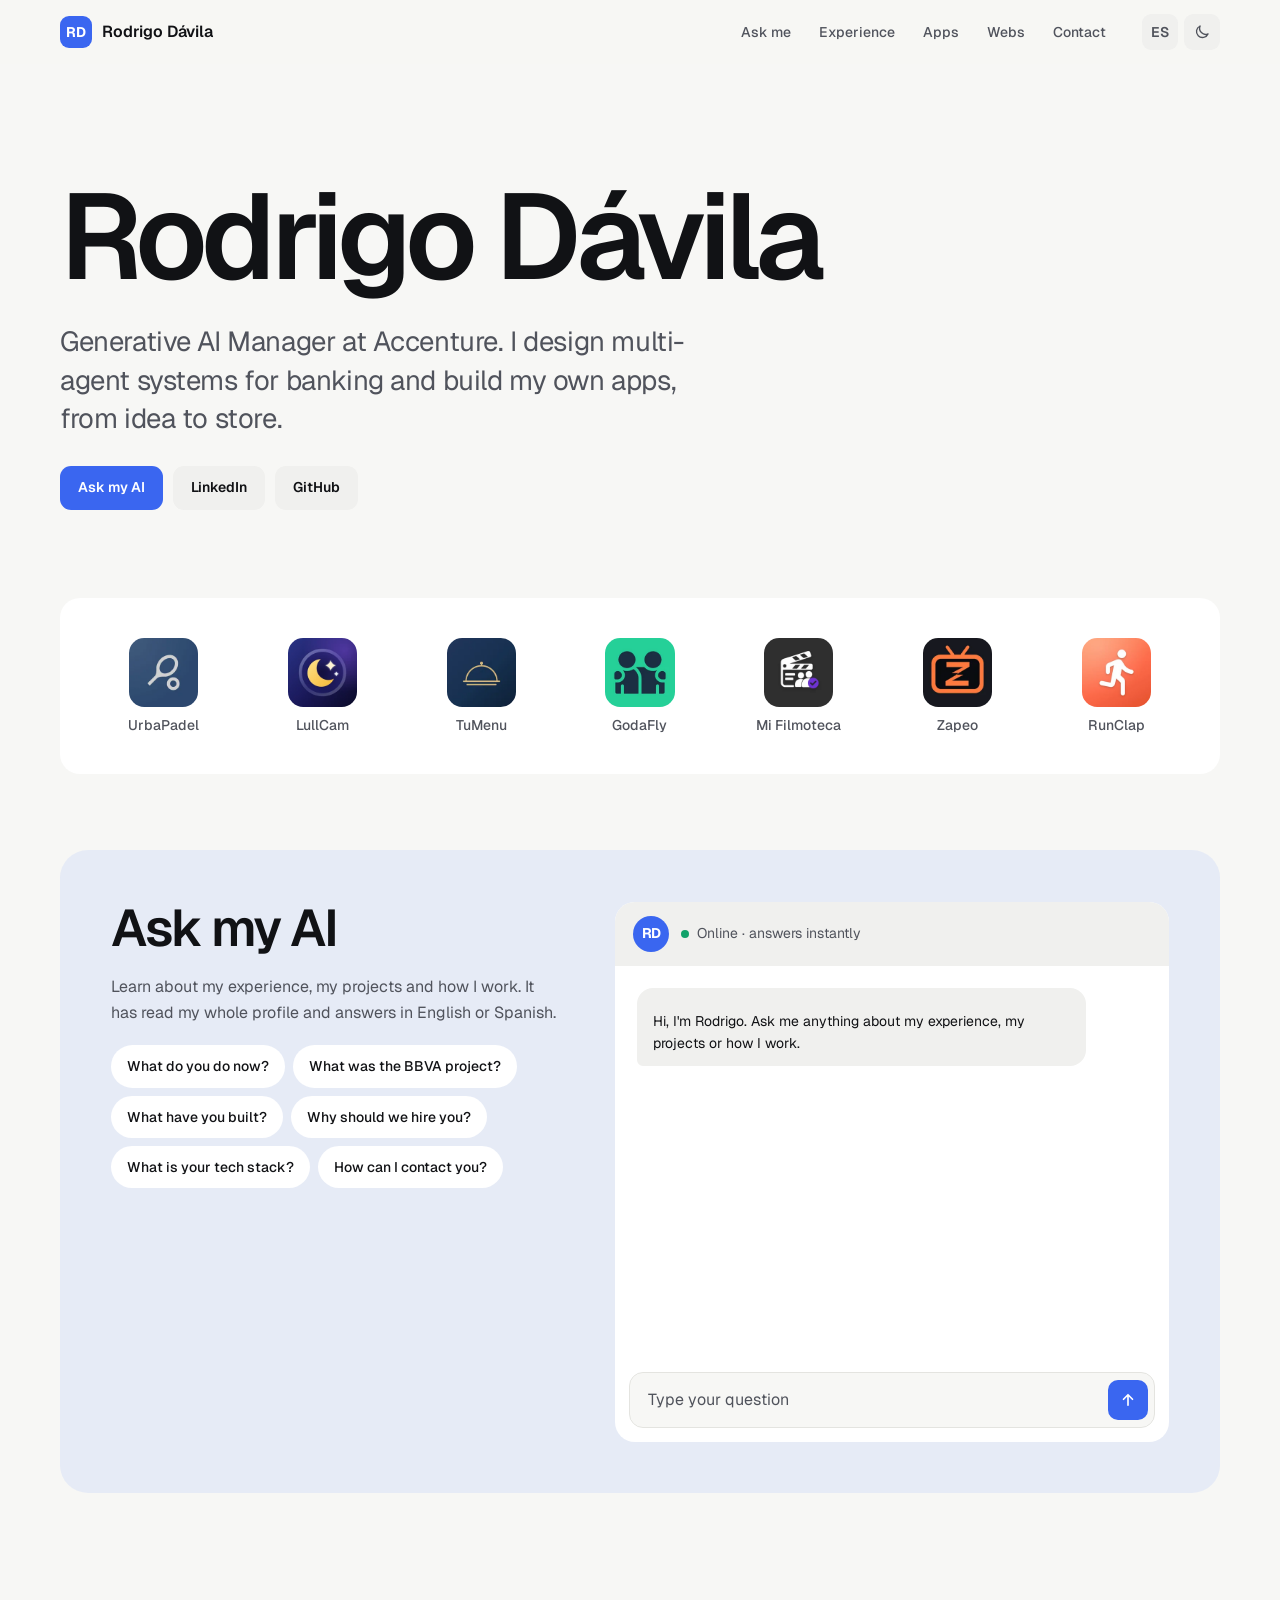
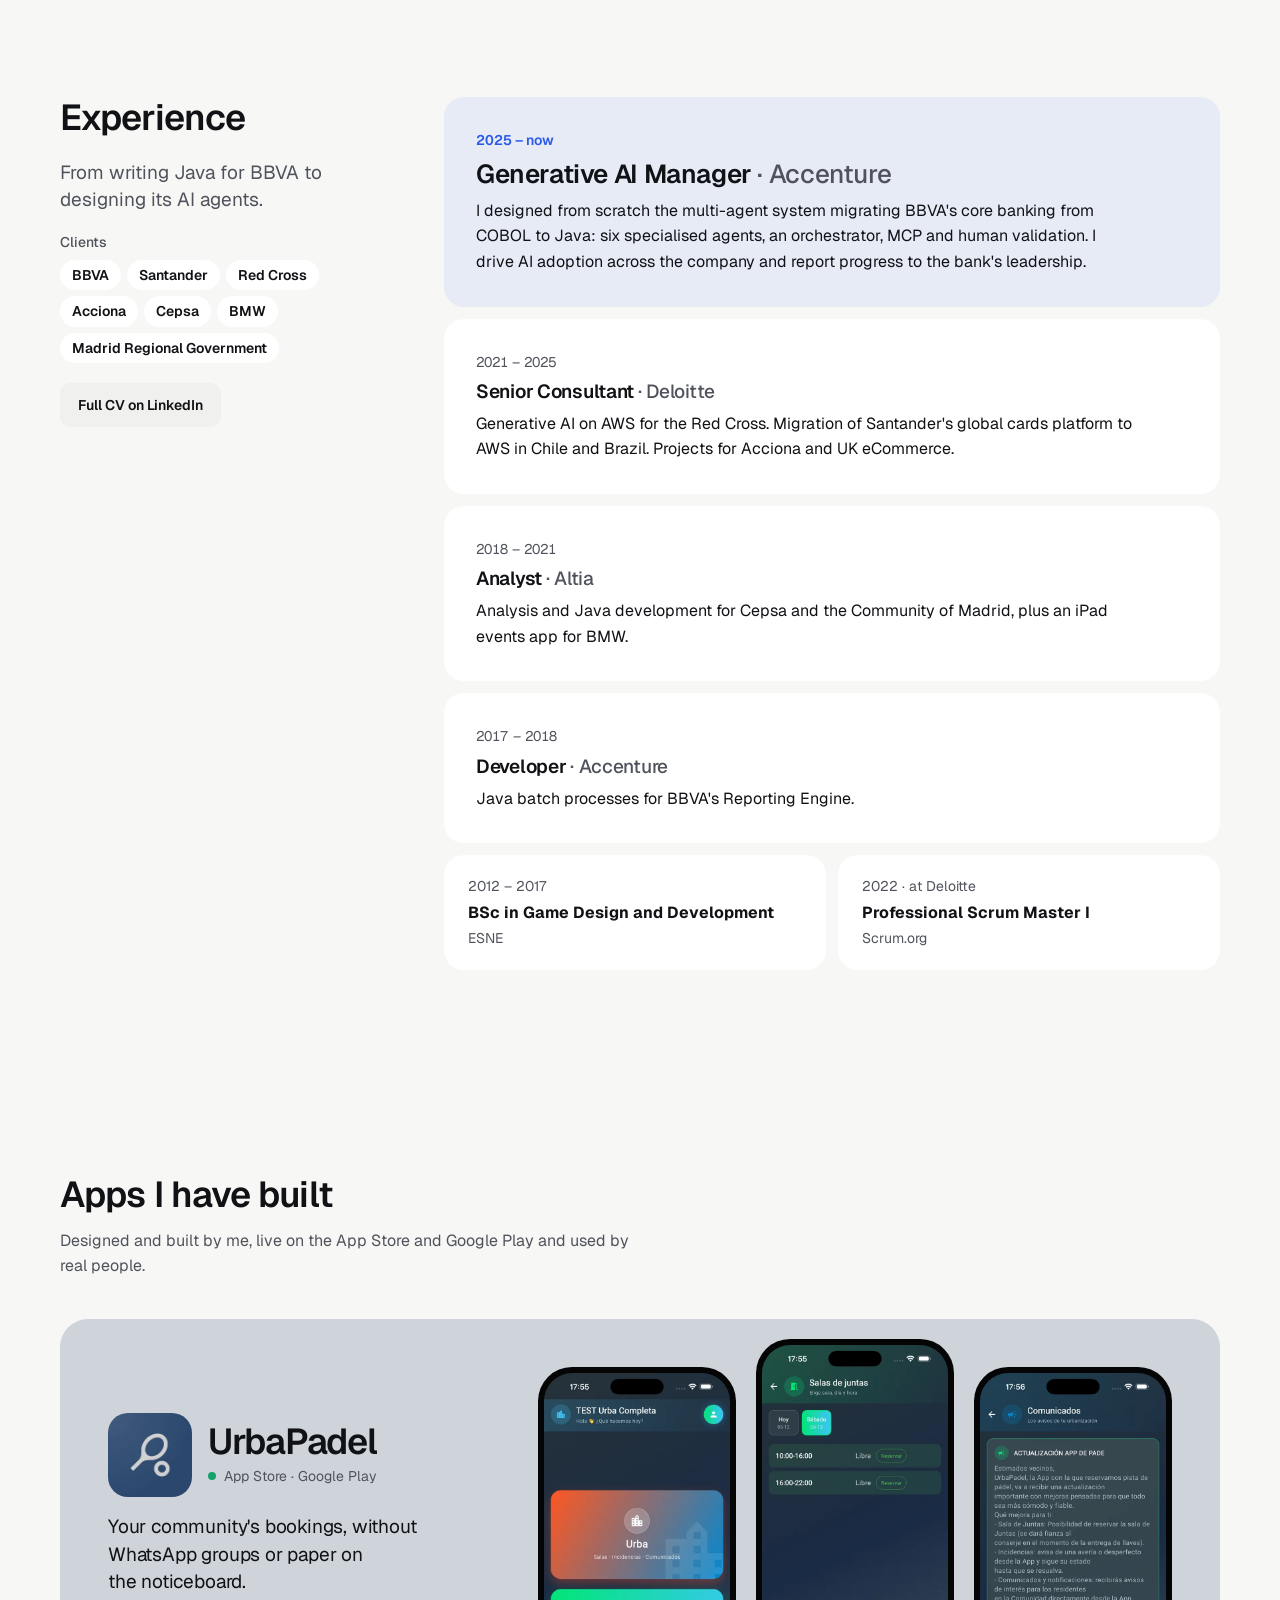
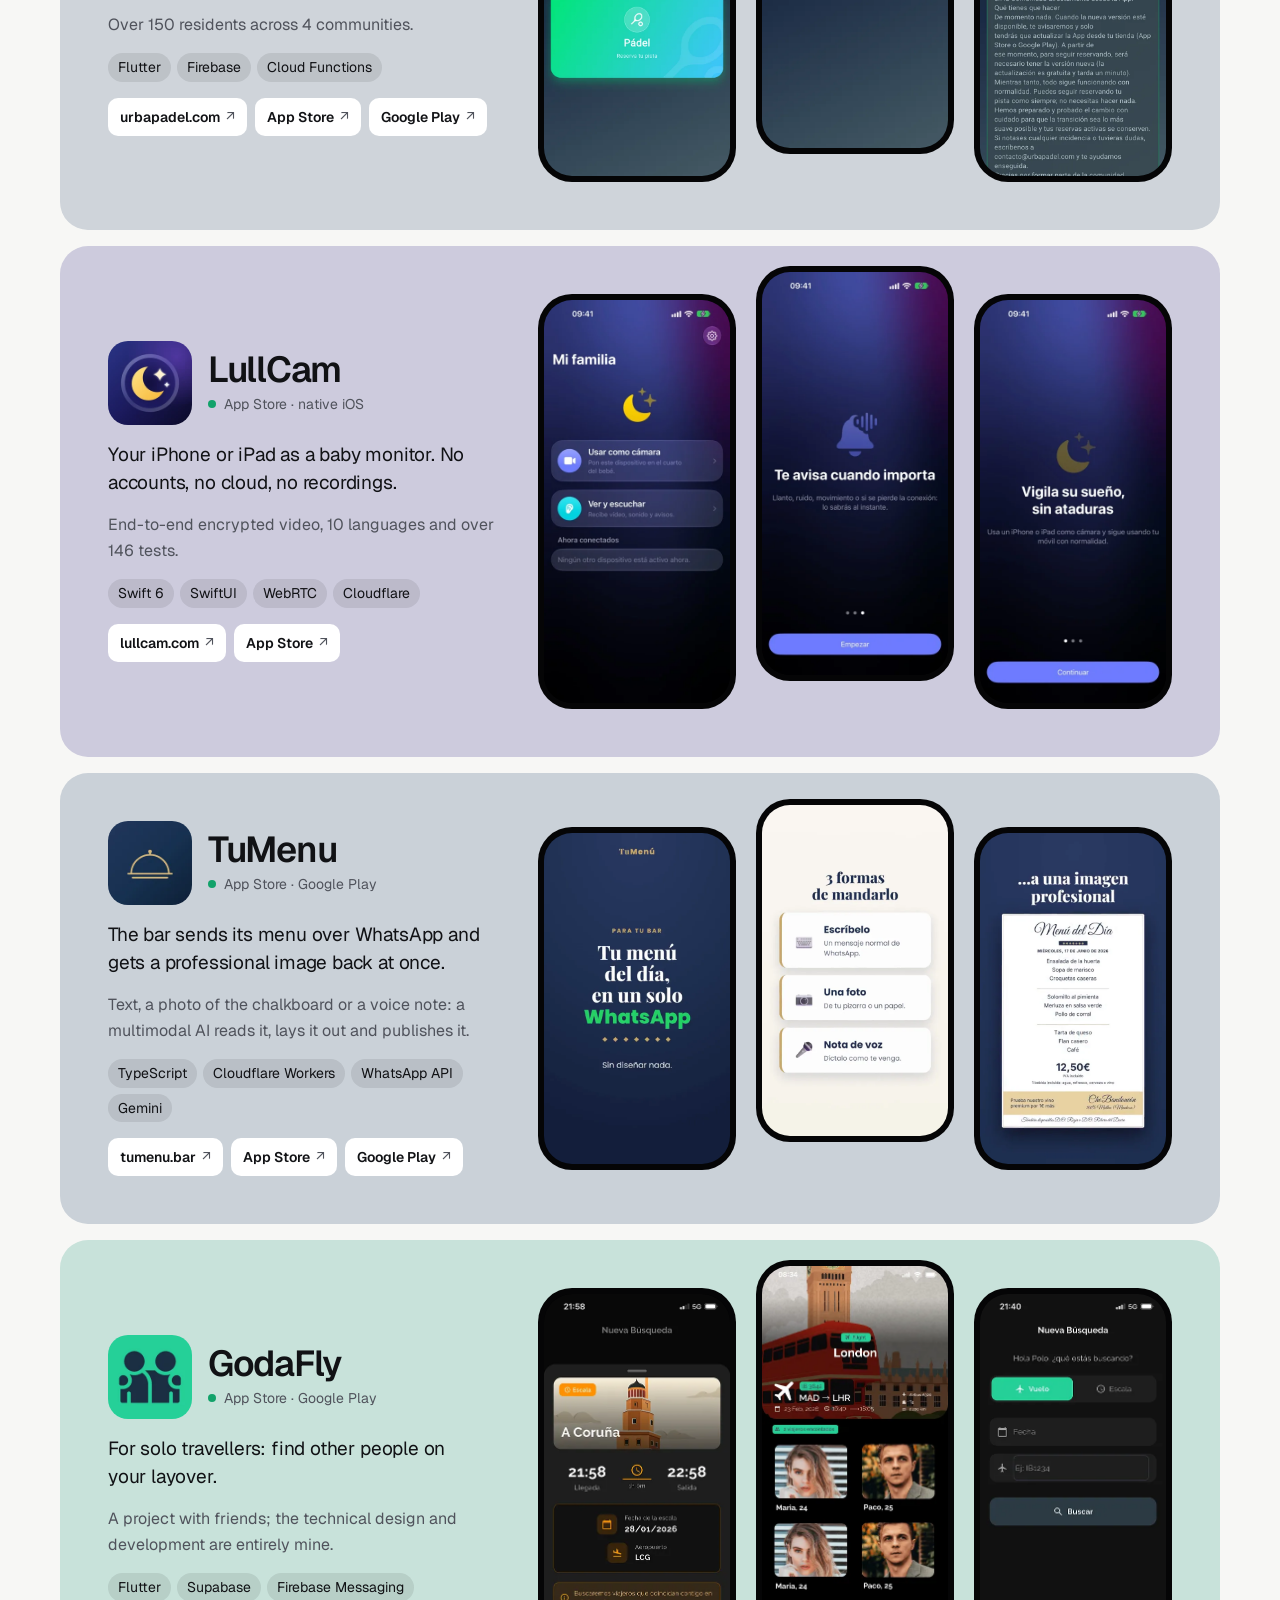
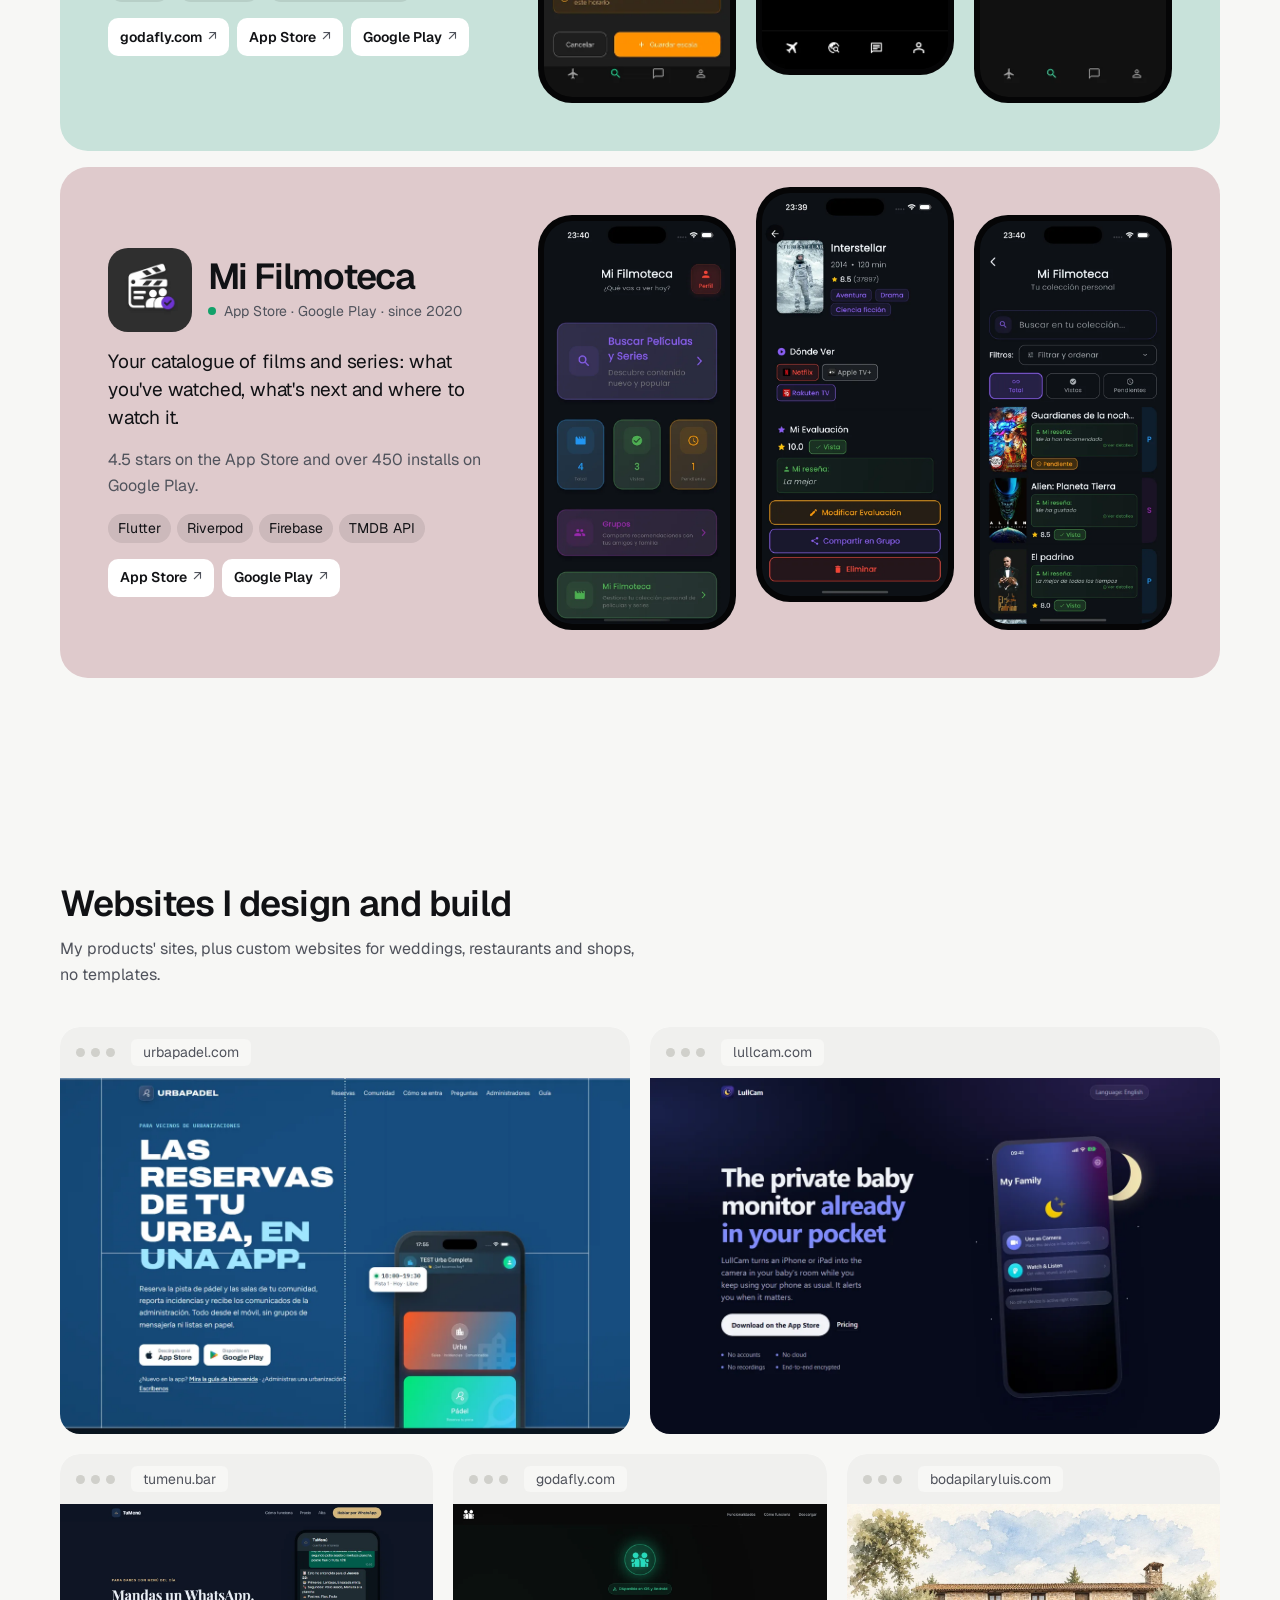
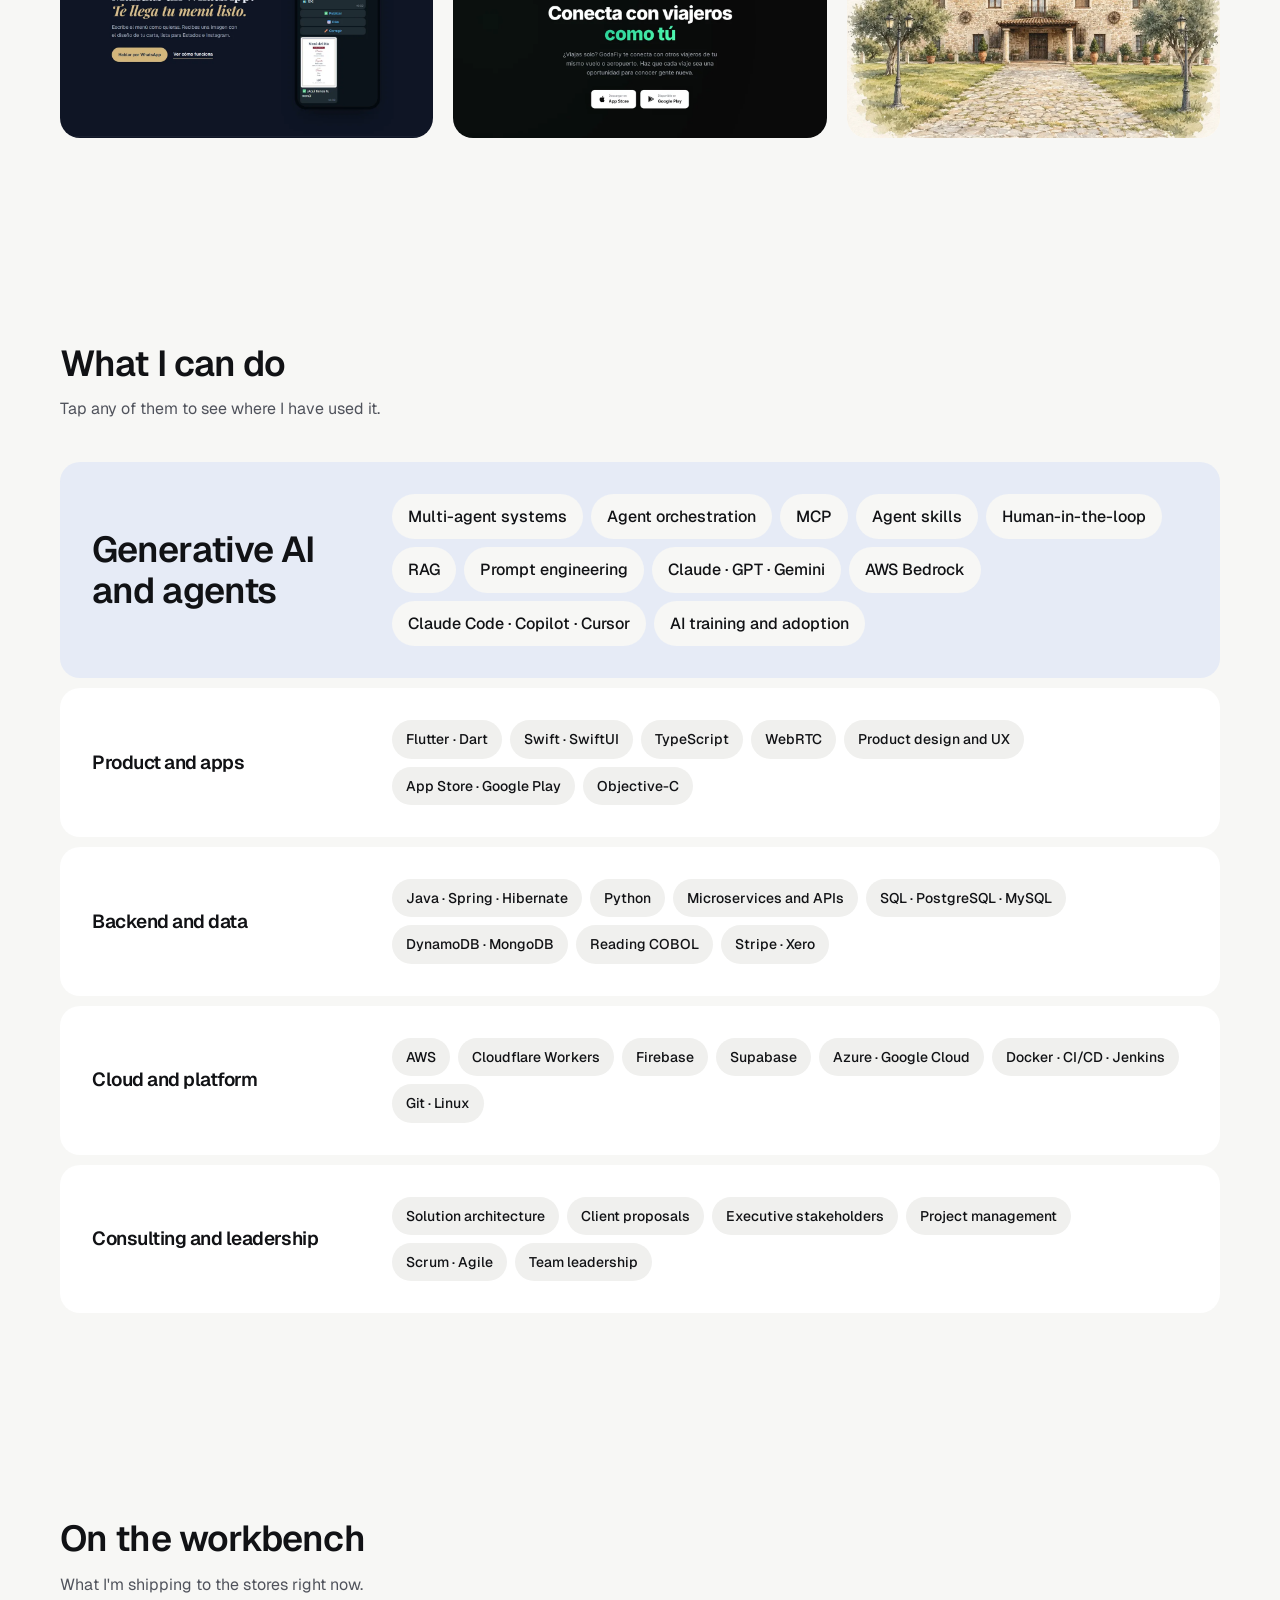
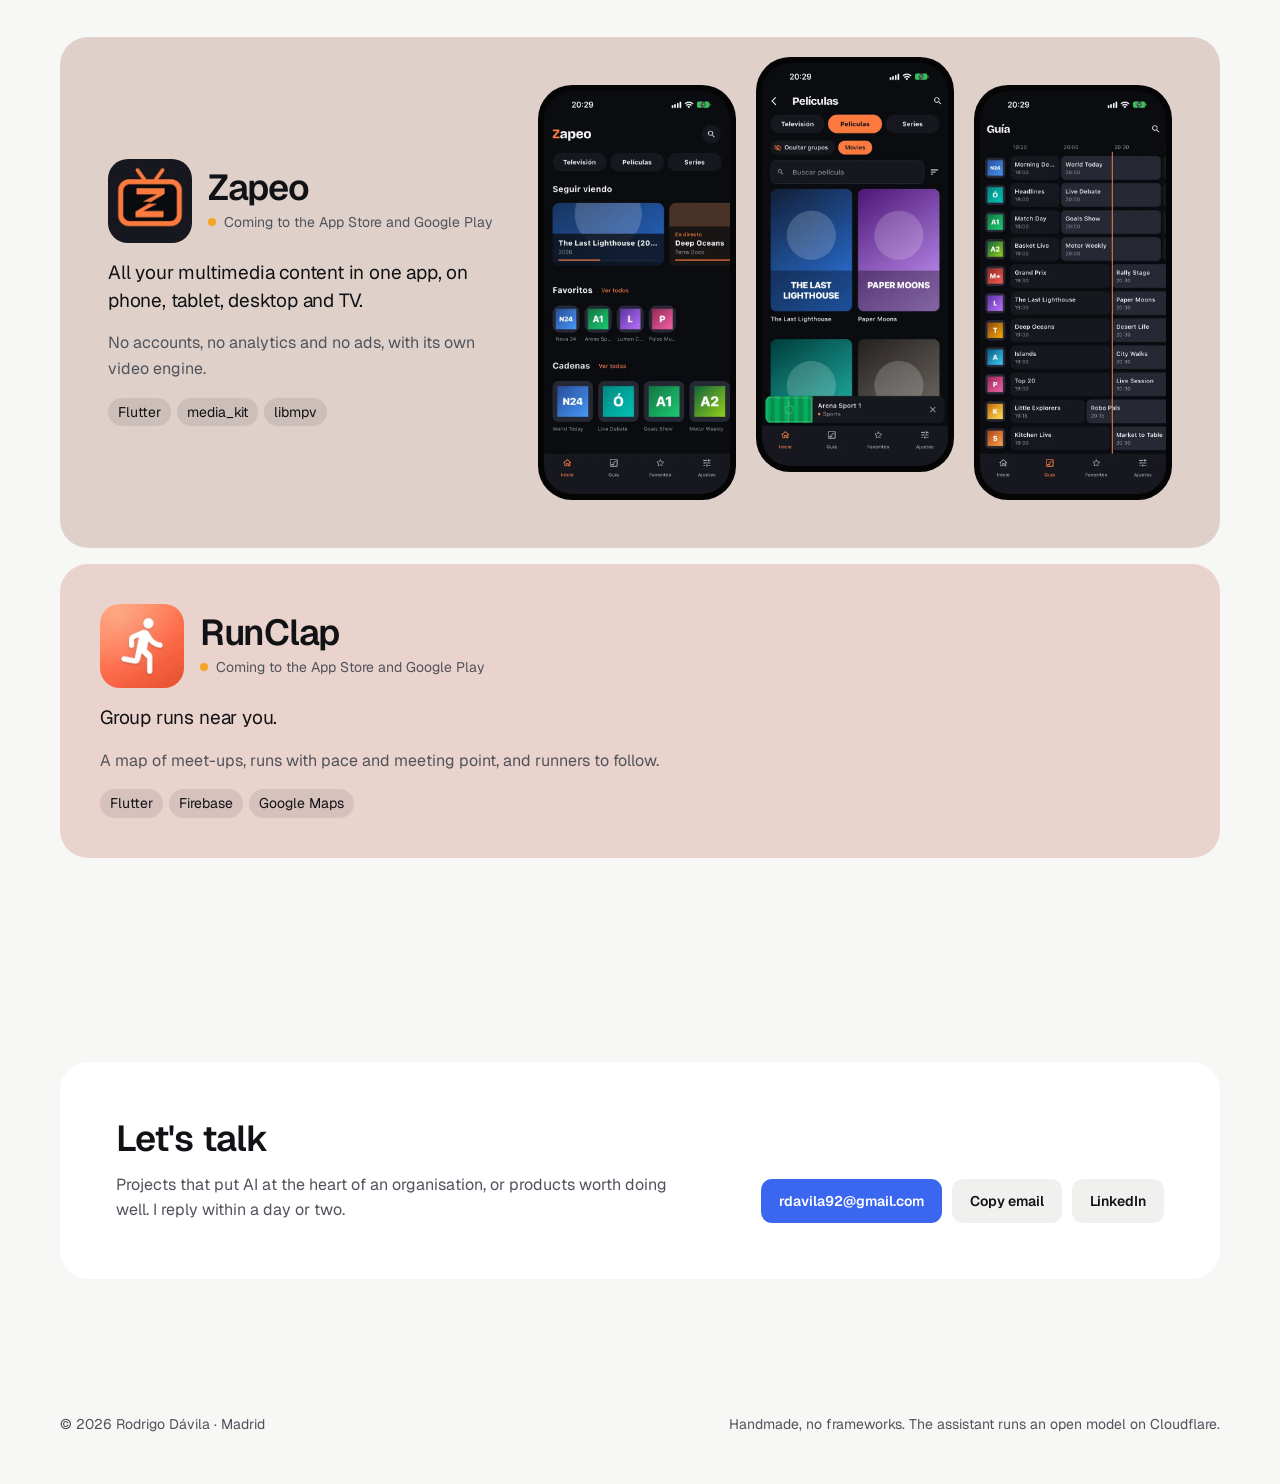
==== index.html @ 9baaa947 "Web v5: TuMenu y Zapeo con tres iPhones como el resto Co-Authored-By: Claude Opus 5.5 (1M context) <" ====
<!DOCTYPE html>
<html lang="es" data-lang="es">
<head>
    <meta charset="UTF-8">
    <meta name="viewport" content="width=device-width, initial-scale=1.0, viewport-fit=cover">
    <title>Rodrigo Dávila · IA Generativa y producto</title>
    <meta name="description" content="Rodrigo Dávila, Manager de IA Generativa en Accenture. Diseña sistemas multiagente para banca y construye sus propias apps: UrbaPadel, LullCam, TuMenu, GodaFly y Mi Filmoteca.">
    <meta name="theme-color" content="#0b0c0e">
    <link rel="canonical" href="https://rodrigodavila.com/">
    <meta property="og:type" content="website">
    <meta property="og:url" content="https://rodrigodavila.com/">
    <meta property="og:title" content="Rodrigo Dávila · IA Generativa y producto">
    <meta property="og:description" content="Diseño sistemas de IA multiagente para banca y construyo mis propias apps.">
    <meta property="og:image" content="https://rodrigodavila.com/img/og.jpg">
    <meta name="twitter:card" content="summary_large_image">
    <link rel="icon" href="img/favicon.svg" type="image/svg+xml">
    <link rel="apple-touch-icon" href="img/apple-touch-icon.png">

    <link rel="preconnect" href="https://fonts.googleapis.com">
    <link rel="preconnect" href="https://fonts.gstatic.com" crossorigin>
    <link href="https://fonts.googleapis.com/css2?family=Geist:wght@400;500;600;700&display=swap" rel="stylesheet">
    <link rel="stylesheet" href="css/estilo.css">
    <script>
        // Idioma y tema antes de pintar: lo guardado; si no, lo del sistema.
        (function () {
            var r = document.documentElement, l = null, t = null;
            try { l = localStorage.getItem('idioma'); t = localStorage.getItem('tema'); } catch (e) {}
            if (l !== 'es' && l !== 'en') l = /^es\b/i.test(navigator.language || 'es') ? 'es' : 'en';
            r.setAttribute('data-lang', l);
            r.setAttribute('lang', l);
            if (t === 'claro' || t === 'oscuro') r.setAttribute('data-theme', t === 'claro' ? 'light' : 'dark');
            r.classList.add('js');
        })();
    </script>
</head>
<body>
    <a class="saltar" href="#principal"><span lang="es">Saltar al contenido</span><span lang="en">Skip to content</span></a>

    <!-- ===== Barra superior ===== -->
    <header class="barra">
        <div class="barra-dentro">
            <a class="marca" href="#inicio" aria-label="Rodrigo Dávila, inicio">
                <span class="marca-sello" aria-hidden="true">RD</span>
                <span class="marca-nombre">Rodrigo Dávila</span>
            </a>
            <nav class="menu" aria-label="Principal">
                <a href="#asistente"><span lang="es">Pregúntame</span><span lang="en">Ask me</span></a>
                <a href="#experiencia"><span lang="es">Experiencia</span><span lang="en">Experience</span></a>
                <a href="#apps">Apps</a>
                <a href="#webs">Webs</a>
                <a href="#contacto"><span lang="es">Contacto</span><span lang="en">Contact</span></a>
            </nav>
            <div class="ajustes">
                <button type="button" class="ajuste" data-cambiar-idioma aria-label="Cambiar idioma / Change language"><span lang="es">EN</span><span lang="en">ES</span></button>
                <button type="button" class="ajuste" data-cambiar-tema data-label-es="Cambiar tema claro u oscuro" data-label-en="Switch light or dark theme" aria-label="Cambiar tema claro u oscuro">
                    <svg class="icono-sol" viewBox="0 0 24 24" width="18" height="18" aria-hidden="true"><circle cx="12" cy="12" r="4.2" fill="none" stroke="currentColor" stroke-width="1.8"/><path d="M12 2.5v2.2M12 19.3v2.2M2.5 12h2.2M19.3 12h2.2M5.3 5.3l1.6 1.6M17.1 17.1l1.6 1.6M5.3 18.7l1.6-1.6M17.1 6.9l1.6-1.6" stroke="currentColor" stroke-width="1.8" stroke-linecap="round"/></svg>
                    <svg class="icono-luna" viewBox="0 0 24 24" width="18" height="18" aria-hidden="true"><path d="M20 14.5A8 8 0 0 1 9.5 4a8 8 0 1 0 10.5 10.5z" fill="none" stroke="currentColor" stroke-width="1.8" stroke-linejoin="round"/></svg>
                </button>
            </div>
        </div>
    </header>

    <main id="principal">

        <!-- ===== Portada ===== -->
        <section class="portada" id="inicio" aria-labelledby="nombre">
            <div class="portada-texto">
                <h1 id="nombre" class="aparece">Rodrigo Dávila</h1>
                <p class="portada-lead aparece">
                    <span lang="es">Manager de IA Generativa en Accenture. Diseño sistemas multiagente para la banca y construyo mis propias apps, de la idea a la tienda.</span>
                    <span lang="en">Generative AI Manager at Accenture. I design multi-agent systems for banking and build my own apps, from idea to store.</span>
                </p>
                <div class="acciones aparece">
                    <a class="boton boton-lleno" href="#asistente"><span lang="es">Pregúntale a mi IA</span><span lang="en">Ask my AI</span></a>
                    <a class="boton" href="https://www.linkedin.com/in/rodrigo-d%C3%A1vila-5b675383/" target="_blank" rel="noopener">LinkedIn</a>
                    <a class="boton" href="https://github.com/DavilaRodri" target="_blank" rel="noopener">GitHub</a>
                </div>
            </div>
            <nav class="estante aparece" aria-label="Mis apps">
                <a href="#urbapadel"><img src="img/apps/urbapadel-icono.webp" width="96" height="96" alt=""><span>UrbaPadel</span></a>
                <a href="#lullcam"><img src="img/apps/lullcam-icono.webp" width="96" height="96" alt=""><span>LullCam</span></a>
                <a href="#tumenu"><img src="img/apps/tumenu-icono.webp" width="96" height="96" alt=""><span>TuMenu</span></a>
                <a href="#godafly"><img src="img/apps/godafly-icono.webp" width="96" height="96" alt=""><span>GodaFly</span></a>
                <a href="#mifilmoteca"><img src="img/apps/mifilmoteca-icono.webp" width="96" height="96" alt=""><span>Mi Filmoteca</span></a>
                <a href="#zapeo"><img src="img/apps/zapeo-icono.webp" width="96" height="96" alt=""><span>Zapeo</span></a>
                <a href="#runclap"><img src="img/apps/runclap-icono.webp" width="96" height="96" alt=""><span>RunClap</span></a>
            </nav>
        </section>

        <!-- ===== Asistente ===== -->
        <section class="asistente" id="asistente" aria-labelledby="chat-titulo">
            <div class="chat aparece">
                <div class="chat-intro">
                    <h2 id="chat-titulo"><span lang="es">Pregúntale a mi IA</span><span lang="en">Ask my AI</span></h2>
                    <p class="chat-sub">
                        <span lang="es">Conoce mi experiencia, mis proyectos y cómo trabajo. Se ha leído mi perfil entero y responde en español o en inglés.</span>
                        <span lang="en">Learn about my experience, my projects and how I work. It has read my whole profile and answers in English or Spanish.</span>
                    </p>
                    <div class="chat-rapidas" data-chat-rapidas aria-label="Preguntas frecuentes"></div>
                </div>
                <div class="chat-ventana">
                    <div class="chat-cabeza">
                        <span class="chat-sello" aria-hidden="true">RD</span>
                        <p><span class="punto" aria-hidden="true"></span><span lang="es">En línea · responde al momento</span><span lang="en">Online · answers instantly</span></p>
                    </div>
                    <div class="chat-registro" data-chat-registro aria-live="polite" tabindex="0">
                        <div class="msg-yo">
                            <p lang="es">Hola, soy Rodrigo. Pregúntame lo que quieras sobre mi experiencia, mis proyectos o cómo trabajo.</p>
                            <p lang="en">Hi, I'm Rodrigo. Ask me anything about my experience, my projects or how I work.</p>
                        </div>
                    </div>
                    <form class="chat-campo" data-chat-form>
                        <label class="oculto" for="chat-entrada"><span lang="es">Tu pregunta</span><span lang="en">Your question</span></label>
                        <input id="chat-entrada" name="pregunta" type="text" autocomplete="off" maxlength="600" required
                               data-placeholder-es="Escribe tu pregunta" data-placeholder-en="Type your question" placeholder="Escribe tu pregunta">
                        <button type="submit" data-label-es="Enviar pregunta" data-label-en="Send question" aria-label="Enviar pregunta">
                            <svg viewBox="0 0 24 24" width="18" height="18" aria-hidden="true"><path d="M12 19V5M6 11l6-6 6 6" fill="none" stroke="currentColor" stroke-width="2.2" stroke-linecap="round" stroke-linejoin="round"/></svg>
                        </button>
                    </form>
                </div>
            </div>
        </section>

        <!-- ===== Experiencia ===== -->
        <section class="experiencia" id="experiencia" aria-labelledby="experiencia-titulo">
            <div class="experiencia-lado">
                <h2 id="experiencia-titulo" class="aparece"><span lang="es">Experiencia</span><span lang="en">Experience</span></h2>
                <p class="aparece">
                    <span lang="es">De programar Java para BBVA a diseñar sus agentes de IA.</span>
                    <span lang="en">From writing Java for BBVA to designing its AI agents.</span>
                </p>
                <div class="clientes aparece">
                    <h3><span lang="es">Clientes</span><span lang="en">Clients</span></h3>
                    <ul>
                        <li>BBVA</li>
                        <li>Santander</li>
                        <li><span lang="es">Cruz Roja</span><span lang="en">Red Cross</span></li>
                        <li>Acciona</li>
                        <li>Cepsa</li>
                        <li>BMW</li>
                        <li><span lang="es">Comunidad de Madrid</span><span lang="en">Madrid Regional Government</span></li>
                    </ul>
                </div>
                <a class="boton aparece" href="https://www.linkedin.com/in/rodrigo-d%C3%A1vila-5b675383/" target="_blank" rel="noopener"><span lang="es">CV completo en LinkedIn</span><span lang="en">Full CV on LinkedIn</span></a>
            </div>

            <div class="experiencia-lista">
                <ol class="puestos">
                    <li class="puesto puesto-actual aparece">
                        <p class="puesto-anos">2025 – <span lang="es">hoy</span><span lang="en">now</span></p>
                        <h3><span lang="es">Manager de IA Generativa</span><span lang="en">Generative AI Manager</span> <span class="empresa">Accenture</span></h3>
                        <p lang="es">Diseñé desde cero el sistema multiagente que migra el core bancario de BBVA de COBOL a Java: seis agentes especializados, un orquestador, MCP y validación humana. Impulso la adopción de IA en la compañía y presento avances a la dirección del banco.</p>
                        <p lang="en">I designed from scratch the multi-agent system migrating BBVA's core banking from COBOL to Java: six specialised agents, an orchestrator, MCP and human validation. I drive AI adoption across the company and report progress to the bank's leadership.</p>
                    </li>
                    <li class="puesto aparece">
                        <p class="puesto-anos">2021 – 2025</p>
                        <h3>Senior Consultant <span class="empresa">Deloitte</span></h3>
                        <p lang="es">IA Generativa en AWS para Cruz Roja. Migración a AWS de la plataforma global de tarjetas de Santander en Chile y Brasil. Proyectos para Acciona y eCommerce en Reino Unido.</p>
                        <p lang="en">Generative AI on AWS for the Red Cross. Migration of Santander's global cards platform to AWS in Chile and Brazil. Projects for Acciona and UK eCommerce.</p>
                    </li>
                    <li class="puesto aparece">
                        <p class="puesto-anos">2018 – 2021</p>
                        <h3><span lang="es">Analista</span><span lang="en">Analyst</span> <span class="empresa">Altia</span></h3>
                        <p lang="es">Análisis y desarrollo Java para Cepsa y la Comunidad de Madrid, y una app de iPad para eventos de BMW.</p>
                        <p lang="en">Analysis and Java development for Cepsa and the Community of Madrid, plus an iPad events app for BMW.</p>
                    </li>
                    <li class="puesto aparece">
                        <p class="puesto-anos">2017 – 2018</p>
                        <h3><span lang="es">Programador</span><span lang="en">Developer</span> <span class="empresa">Accenture</span></h3>
                        <p lang="es">Procesos batch en Java para el Reporting Engine de BBVA.</p>
                        <p lang="en">Java batch processes for BBVA's Reporting Engine.</p>
                    </li>
                </ol>
                <ul class="formacion">
                    <li class="aparece"><span class="formacion-ano">2012 – 2017</span><strong><span lang="es">Grado en Diseño y Desarrollo de Videojuegos</span><span lang="en">BSc in Game Design and Development</span></strong><span>ESNE</span></li>
                    <li class="aparece"><span class="formacion-ano"><span lang="es">2022 · en Deloitte</span><span lang="en">2022 · at Deloitte</span></span><strong>Professional Scrum Master I</strong><span>Scrum.org</span></li>
                </ul>
            </div>
        </section>

        <!-- ===== Apps ===== -->
        <section class="apps" id="apps" aria-labelledby="apps-titulo">
            <div class="cabecera">
                <h2 id="apps-titulo" class="aparece"><span lang="es">Apps que he construido</span><span lang="en">Apps I have built</span></h2>
                <p class="aparece">
                    <span lang="es">Diseñadas y programadas por mí, publicadas en App Store y Google Play y usadas por gente real.</span>
                    <span lang="en">Designed and built by me, live on the App Store and Google Play and used by real people.</span>
                </p>
            </div>

            <article class="app" id="urbapadel" style="--tono:#40597b">
                <div class="app-texto aparece">
                    <div class="app-cabeza">
                        <img src="img/apps/urbapadel-icono.webp" width="96" height="96" alt="">
                        <div><h3>UrbaPadel</h3><p class="app-meta"><span class="punto" aria-hidden="true"></span>App Store · Google Play</p></div>
                    </div>
                    <p class="app-lead"><span lang="es">Las reservas de tu urbanización, sin grupos de WhatsApp ni hojas en el portal.</span><span lang="en">Your community's bookings, without WhatsApp groups or paper on the noticeboard.</span></p>
                    <p class="app-dato"><span lang="es">Más de 150 vecinos en 4 urbanizaciones.</span><span lang="en">Over 150 residents across 4 communities.</span></p>
                    <ul class="pila"><li>Flutter</li><li>Firebase</li><li>Cloud Functions</li></ul>
                    <p class="enlaces">
                        <a href="https://urbapadel.com" target="_blank" rel="noopener">urbapadel.com</a>
                        <a href="https://apps.apple.com/es/app/urbapadel/id6743709716" target="_blank" rel="noopener">App Store</a>
                        <a href="https://play.google.com/store/apps/details?id=com.rd.urbapadel" target="_blank" rel="noopener">Google Play</a>
                    </p>
                </div>
                <div class="app-moviles">
                    <div class="movil aparece"><div class="movil-pantalla"><img src="img/apps/urbapadel-1.webp" width="560" height="1217" loading="lazy" alt="UrbaPadel: inicio con los accesos a la urbanización y al pádel"></div></div>
                    <div class="movil aparece"><div class="movil-pantalla"><img src="img/apps/urbapadel-2.webp" width="560" height="1217" loading="lazy" alt="UrbaPadel: reserva de la sala de juntas por franjas"></div></div>
                    <div class="movil aparece"><div class="movil-pantalla"><img src="img/apps/urbapadel-4.webp" width="560" height="1217" loading="lazy" alt="UrbaPadel: comunicado de la junta a los vecinos"></div></div>
                </div>
            </article>

            <article class="app" id="lullcam" style="--tono:#3a2f8a">
                <div class="app-texto aparece">
                    <div class="app-cabeza">
                        <img src="img/apps/lullcam-icono.webp" width="96" height="96" alt="">
                        <div><h3>LullCam</h3><p class="app-meta"><span class="punto" aria-hidden="true"></span>App Store · <span lang="es">iOS nativa</span><span lang="en">native iOS</span></p></div>
                    </div>
                    <p class="app-lead"><span lang="es">Tu iPhone o iPad, convertido en vigilabebés. Sin cuentas, sin nube y sin grabaciones.</span><span lang="en">Your iPhone or iPad as a baby monitor. No accounts, no cloud, no recordings.</span></p>
                    <p class="app-dato"><span lang="es">Vídeo cifrado de extremo a extremo, 10 idiomas y más de 146 tests.</span><span lang="en">End-to-end encrypted video, 10 languages and over 146 tests.</span></p>
                    <ul class="pila"><li>Swift 6</li><li>SwiftUI</li><li>WebRTC</li><li>Cloudflare</li></ul>
                    <p class="enlaces">
                        <a href="https://lullcam.com" target="_blank" rel="noopener">lullcam.com</a>
                        <a href="https://apps.apple.com/es/app/lullcam/id6820272090" target="_blank" rel="noopener">App Store</a>
                    </p>
                </div>
                <div class="app-moviles">
                    <div class="movil aparece"><div class="movil-pantalla"><img src="img/apps/lullcam-1.webp" width="414" height="900" loading="lazy" alt="LullCam: inicio con usar como cámara o ver y escuchar"></div></div>
                    <div class="movil aparece"><div class="movil-pantalla"><img src="img/apps/lullcam-2.webp" width="414" height="900" loading="lazy" alt="LullCam: te avisa del llanto, el ruido o si se pierde la conexión"></div></div>
                    <div class="movil aparece"><div class="movil-pantalla"><img src="img/apps/lullcam-3.webp" width="414" height="900" loading="lazy" alt="LullCam: usa un iPhone o iPad como cámara"></div></div>
                </div>
            </article>

            <article class="app" id="tumenu" style="--tono:#2b4a73">
                <div class="app-texto aparece">
                    <div class="app-cabeza">
                        <img src="img/apps/tumenu-icono.webp" width="96" height="96" alt="">
                        <div><h3>TuMenu</h3><p class="app-meta"><span class="punto" aria-hidden="true"></span>App Store · Google Play</p></div>
                    </div>
                    <p class="app-lead"><span lang="es">El bar manda su menú por WhatsApp y recibe al momento una imagen profesional.</span><span lang="en">The bar sends its menu over WhatsApp and gets a professional image back at once.</span></p>
                    <p class="app-dato"><span lang="es">Texto, foto de la pizarra o nota de voz: una IA multimodal lo entiende, lo maqueta y lo publica.</span><span lang="en">Text, a photo of the chalkboard or a voice note: a multimodal AI reads it, lays it out and publishes it.</span></p>
                    <ul class="pila"><li>TypeScript</li><li>Cloudflare Workers</li><li>WhatsApp API</li><li>Gemini</li></ul>
                    <p class="enlaces">
                        <a href="https://tumenu.bar" target="_blank" rel="noopener">tumenu.bar</a>
                        <a href="https://apps.apple.com/es/app/tumen%C3%BA-bar/id6821579170" target="_blank" rel="noopener">App Store</a>
                        <a href="https://play.google.com/store/apps/details?id=com.RD.tumenu" target="_blank" rel="noopener">Google Play</a>
                    </p>
                </div>
                <div class="app-moviles app-moviles-tumenu">
                    <div class="movil aparece"><div class="movil-pantalla"><img src="img/apps/tumenu-1.webp" width="540" height="960" loading="lazy" alt="TuMenu: tu menú del día, en un solo WhatsApp"></div></div>
                    <div class="movil aparece"><div class="movil-pantalla">
                        <video src="img/apps/tumenu-demo.mp4" poster="img/apps/tumenu-poster.webp" width="540" height="960" muted loop playsinline preload="none" data-autoplay aria-label="Vídeo: un menú enviado por WhatsApp se convierte en una imagen profesional"></video>
                    </div></div>
                    <div class="movil aparece"><div class="movil-pantalla"><img src="img/apps/tumenu-3.webp" width="540" height="960" loading="lazy" alt="TuMenu: el menú del día convertido en una imagen profesional"></div></div>
                </div>
            </article>

            <article class="app" id="godafly" style="--tono:#22977a">
                <div class="app-texto aparece">
                    <div class="app-cabeza">
                        <img src="img/apps/godafly-icono.webp" width="96" height="96" alt="">
                        <div><h3>GodaFly</h3><p class="app-meta"><span class="punto" aria-hidden="true"></span>App Store · Google Play</p></div>
                    </div>
                    <p class="app-lead"><span lang="es">Para quien viaja solo: encuentra a otros viajeros en tu misma escala.</span><span lang="en">For solo travellers: find other people on your layover.</span></p>
                    <p class="app-dato"><span lang="es">Un proyecto con amigos; el diseño técnico y el desarrollo son míos de principio a fin.</span><span lang="en">A project with friends; the technical design and development are entirely mine.</span></p>
                    <ul class="pila"><li>Flutter</li><li>Supabase</li><li>Firebase Messaging</li></ul>
                    <p class="enlaces">
                        <a href="https://godafly.com" target="_blank" rel="noopener">godafly.com</a>
                        <a href="https://apps.apple.com/es/app/godafly/id6758113933" target="_blank" rel="noopener">App Store</a>
                        <a href="https://play.google.com/store/apps/details?id=com.godafly.godafly" target="_blank" rel="noopener">Google Play</a>
                    </p>
                </div>
                <div class="app-moviles">
                    <div class="movil aparece"><div class="movil-pantalla"><img src="img/apps/godafly-2.webp" width="375" height="812" loading="lazy" alt="GodaFly: escala guardada en A Coruña con horas de llegada y salida"></div></div>
                    <div class="movil aparece"><div class="movil-pantalla"><img src="img/apps/godafly-3.webp" width="375" height="812" loading="lazy" alt="GodaFly: viajeros que coinciden en el vuelo de Madrid a Londres"></div></div>
                    <div class="movil aparece"><div class="movil-pantalla"><img src="img/apps/godafly-1.webp" width="375" height="812" loading="lazy" alt="GodaFly: nueva búsqueda por vuelo o escala"></div></div>
                </div>
            </article>

            <article class="app" id="mifilmoteca" style="--tono:#8a2a3a">
                <div class="app-texto aparece">
                    <div class="app-cabeza">
                        <img src="img/apps/mifilmoteca-icono.webp" width="96" height="96" alt="">
                        <div><h3>Mi Filmoteca</h3><p class="app-meta"><span class="punto" aria-hidden="true"></span>App Store · Google Play · <span lang="es">desde 2020</span><span lang="en">since 2020</span></p></div>
                    </div>
                    <p class="app-lead"><span lang="es">Tu catálogo de películas y series: qué has visto, qué te falta y dónde verlo.</span><span lang="en">Your catalogue of films and series: what you've watched, what's next and where to watch it.</span></p>
                    <p class="app-dato"><span lang="es">4,5 estrellas en App Store y más de 450 instalaciones en Google Play.</span><span lang="en">4.5 stars on the App Store and over 450 installs on Google Play.</span></p>
                    <ul class="pila"><li>Flutter</li><li>Riverpod</li><li>Firebase</li><li>TMDB API</li></ul>
                    <p class="enlaces">
                        <a href="https://apps.apple.com/es/app/mifilmoteca/id1508750379" target="_blank" rel="noopener">App Store</a>
                        <a href="https://play.google.com/store/apps/details?id=com.rodrigodavila.mifilmoteca" target="_blank" rel="noopener">Google Play</a>
                    </p>
                </div>
                <div class="app-moviles">
                    <div class="movil aparece"><div class="movil-pantalla"><img src="img/apps/mifilmoteca-1.webp" width="560" height="1212" loading="lazy" alt="Mi Filmoteca: inicio"></div></div>
                    <div class="movil aparece"><div class="movil-pantalla"><img src="img/apps/mifilmoteca-3.webp" width="560" height="1212" loading="lazy" alt="Mi Filmoteca: ficha de Interstellar"></div></div>
                    <div class="movil aparece"><div class="movil-pantalla"><img src="img/apps/mifilmoteca-4.webp" width="560" height="1212" loading="lazy" alt="Mi Filmoteca: tu colección"></div></div>
                </div>
            </article>
        </section>

        <!-- ===== Webs ===== -->
        <section class="webs" id="webs" aria-labelledby="webs-titulo">
            <div class="cabecera">
                <h2 id="webs-titulo" class="aparece"><span lang="es">Webs que diseño y programo</span><span lang="en">Websites I design and build</span></h2>
                <p class="aparece"><span lang="es">Las de mis productos y webs a medida para bodas, restaurantes y tiendas, sin plantillas.</span><span lang="en">My products&#39; sites, plus custom websites for weddings, restaurants and shops, no templates.</span></p>
            </div>
            <div class="webs-rejilla">
                <a class="web aparece" href="https://urbapadel.com" target="_blank" rel="noopener">
                    <span class="navegador" aria-hidden="true"><span></span><span></span><span></span><em>urbapadel.com</em></span>
                    <img src="img/webs/urbapadel.webp" width="1200" height="750" loading="lazy" alt="Web de UrbaPadel: las reservas de tu urba, en una app">
                </a>
                <a class="web aparece" href="https://lullcam.com" target="_blank" rel="noopener">
                    <span class="navegador" aria-hidden="true"><span></span><span></span><span></span><em>lullcam.com</em></span>
                    <img src="img/webs/lullcam.webp" width="1200" height="750" loading="lazy" alt="Web de LullCam: el vigilabebés privado en tu bolsillo">
                </a>
                <a class="web aparece" href="https://tumenu.bar" target="_blank" rel="noopener">
                    <span class="navegador" aria-hidden="true"><span></span><span></span><span></span><em>tumenu.bar</em></span>
                    <img src="img/webs/tumenu.webp" width="1200" height="750" loading="lazy" alt="Web de TuMenu: mandas un WhatsApp y te llega tu menú listo">
                </a>
                <a class="web aparece" href="https://godafly.com" target="_blank" rel="noopener">
                    <span class="navegador" aria-hidden="true"><span></span><span></span><span></span><em>godafly.com</em></span>
                    <img src="img/webs/godafly.webp" width="1200" height="750" loading="lazy" alt="Web de GodaFly: conecta con viajeros como tú">
                </a>
                <a class="web aparece" href="https://bodapilaryluis.com" target="_blank" rel="noopener">
                    <span class="navegador" aria-hidden="true"><span></span><span></span><span></span><em>bodapilaryluis.com</em></span>
                    <img src="img/webs/boda-finca.webp" width="1200" height="800" loading="lazy" alt="Web de la boda de Pilar y Luis, con la acuarela de la finca">
                </a>
            </div>
        </section>

        <!-- ===== Capacidades ===== -->
        <section class="capacidades" id="capacidades" aria-labelledby="capacidades-titulo">
            <div class="cabecera">
                <h2 id="capacidades-titulo" class="aparece"><span lang="es">Lo que sé hacer</span><span lang="en">What I can do</span></h2>
                <p class="aparece"><span lang="es">Pulsa cualquiera para ver dónde lo he usado.</span><span lang="en">Tap any of them to see where I have used it.</span></p>
            </div>
            <div class="mapa" data-mapa>
                <div class="capa capa-principal aparece">
                    <h3><span lang="es">IA Generativa y agentes</span><span lang="en">Generative AI and agents</span></h3>
                    <ul class="capa-chips"><li><button type="button" data-donde-es="BBVA · Accenture" data-donde-en="BBVA · Accenture"><span lang="es">Sistemas multiagente</span><span lang="en">Multi-agent systems</span></button></li><li><button type="button" data-donde-es="BBVA · Accenture" data-donde-en="BBVA · Accenture"><span lang="es">Orquestación de agentes</span><span lang="en">Agent orchestration</span></button></li><li><button type="button" data-donde-es="BBVA · Accenture" data-donde-en="BBVA · Accenture">MCP</button></li><li><button type="button" data-donde-es="BBVA · Accenture" data-donde-en="BBVA · Accenture"><span lang="es">Skills de agentes</span><span lang="en">Agent skills</span></button></li><li><button type="button" data-donde-es="BBVA · Accenture" data-donde-en="BBVA · Accenture">Human-in-the-loop</button></li><li><button type="button" data-donde-es="Proyectos de IA Generativa" data-donde-en="Generative AI projects">RAG</button></li><li><button type="button" data-donde-es="Cruz Roja · Deloitte, BBVA · Accenture" data-donde-en="Red Cross · Deloitte, BBVA · Accenture">Prompt engineering</button></li><li><button type="button" data-donde-es="BBVA, TuMenu y mi día a día" data-donde-en="BBVA, TuMenu and my daily work">Claude · GPT · Gemini</button></li><li><button type="button" data-donde-es="Cruz Roja · Deloitte" data-donde-en="Red Cross · Deloitte">AWS Bedrock</button></li><li><button type="button" data-donde-es="Todas mis apps y BBVA" data-donde-en="All my apps and BBVA">Claude Code · Copilot · Cursor</button></li><li><button type="button" data-donde-es="Workshops y demos para miles de profesionales en Accenture" data-donde-en="Workshops and demos for thousands of professionals at Accenture"><span lang="es">Formación y adopción de IA</span><span lang="en">AI training and adoption</span></button></li></ul>
                </div>
                <div class="capa aparece">
                    <h3><span lang="es">Producto y apps</span><span lang="en">Product and apps</span></h3>
                    <ul class="capa-chips"><li><button type="button" data-donde-es="UrbaPadel, GodaFly, Zapeo, RunClap, Mi Filmoteca" data-donde-en="UrbaPadel, GodaFly, Zapeo, RunClap, Mi Filmoteca">Flutter · Dart</button></li><li><button type="button" data-donde-es="LullCam" data-donde-en="LullCam">Swift · SwiftUI</button></li><li><button type="button" data-donde-es="TuMenu, Cloud Functions de RunClap" data-donde-en="TuMenu, RunClap Cloud Functions">TypeScript</button></li><li><button type="button" data-donde-es="LullCam: vídeo en directo cifrado" data-donde-en="LullCam: encrypted live video">WebRTC</button></li><li><button type="button" data-donde-es="Todas mis apps y webs" data-donde-en="All my apps and sites"><span lang="es">Diseño de producto y UX</span><span lang="en">Product design and UX</span></button></li><li><button type="button" data-donde-es="Publicación y revisiones de todas mis apps" data-donde-en="Shipping and reviews for all my apps">App Store · Google Play</button></li><li><button type="button" data-donde-es="BMW · Altia" data-donde-en="BMW · Altia">Objective-C</button></li></ul>
                </div>
                <div class="capa aparece">
                    <h3><span lang="es">Backend y datos</span><span lang="en">Backend and data</span></h3>
                    <ul class="capa-chips"><li><button type="button" data-donde-es="BBVA, Cepsa, Comunidad de Madrid" data-donde-en="BBVA, Cepsa, Community of Madrid">Java · Spring · Hibernate</button></li><li><button type="button" data-donde-es="Automatización e IA" data-donde-en="Automation and AI">Python</button></li><li><button type="button" data-donde-es="Santander · Deloitte" data-donde-en="Santander · Deloitte"><span lang="es">Microservicios y APIs</span><span lang="en">Microservices and APIs</span></button></li><li><button type="button" data-donde-es="Comunidad de Madrid, Supabase en GodaFly" data-donde-en="Community of Madrid, Supabase in GodaFly">SQL · PostgreSQL · MySQL</button></li><li><button type="button" data-donde-es="Proyectos AWS en Deloitte" data-donde-en="AWS projects at Deloitte">DynamoDB · MongoDB</button></li><li><button type="button" data-donde-es="Migración del core de BBVA" data-donde-en="BBVA core migration"><span lang="es">Lectura de COBOL</span><span lang="en">Reading COBOL</span></button></li><li><button type="button" data-donde-es="eCommerce en Reino Unido · Deloitte" data-donde-en="UK eCommerce · Deloitte">Stripe · Xero</button></li></ul>
                </div>
                <div class="capa aparece">
                    <h3><span lang="es">Cloud y plataforma</span><span lang="en">Cloud and platform</span></h3>
                    <ul class="capa-chips"><li><button type="button" data-donde-es="Santander, Acciona, Cruz Roja" data-donde-en="Santander, Acciona, Red Cross">AWS</button></li><li><button type="button" data-donde-es="TuMenu, LullCam y esta web" data-donde-en="TuMenu, LullCam and this site">Cloudflare Workers</button></li><li><button type="button" data-donde-es="UrbaPadel, RunClap, Mi Filmoteca" data-donde-en="UrbaPadel, RunClap, Mi Filmoteca">Firebase</button></li><li><button type="button" data-donde-es="GodaFly" data-donde-en="GodaFly">Supabase</button></li><li><button type="button" data-donde-es="Proyectos de consultoría" data-donde-en="Consulting projects">Azure · Google Cloud</button></li><li><button type="button" data-donde-es="Despliegues en consultoría y en mis apps" data-donde-en="Deployments in consulting and my apps">Docker · CI/CD · Jenkins</button></li><li><button type="button" data-donde-es="Todos los días" data-donde-en="Every day">Git · Linux</button></li></ul>
                </div>
                <div class="capa aparece">
                    <h3><span lang="es">Consultoría y liderazgo</span><span lang="en">Consulting and leadership</span></h3>
                    <ul class="capa-chips"><li><button type="button" data-donde-es="BBVA, Santander, Acciona, Cruz Roja" data-donde-en="BBVA, Santander, Acciona, Red Cross"><span lang="es">Arquitectura de soluciones</span><span lang="en">Solution architecture</span></button></li><li><button type="button" data-donde-es="Accenture · Deloitte" data-donde-en="Accenture · Deloitte"><span lang="es">Propuestas a cliente</span><span lang="en">Client proposals</span></button></li><li><button type="button" data-donde-es="Dirección de BBVA" data-donde-en="BBVA leadership"><span lang="es">Interlocución con dirección</span><span lang="en">Executive stakeholders</span></button></li><li><button type="button" data-donde-es="Santander, Acciona" data-donde-en="Santander, Acciona"><span lang="es">Gestión de proyectos</span><span lang="en">Project management</span></button></li><li><button type="button" data-donde-es="PSM I (Scrum.org, 2022) y equipos ágiles en Deloitte y Accenture" data-donde-en="PSM I (Scrum.org, 2022) and agile teams at Deloitte and Accenture">Scrum · Agile</button></li><li><button type="button" data-donde-es="Deloitte · Altia" data-donde-en="Deloitte · Altia"><span lang="es">Liderazgo de equipos</span><span lang="en">Team leadership</span></button></li></ul>
                </div>
            </div>
            <p class="mapa-donde" data-mapa-donde aria-live="polite"></p>
        </section>

        <!-- ===== Taller ===== -->
        <section class="taller" id="taller" aria-labelledby="taller-titulo">
            <div class="cabecera">
                <h2 id="taller-titulo" class="aparece"><span lang="es">En el taller</span><span lang="en">On the workbench</span></h2>
                <p class="aparece"><span lang="es">Lo que estoy subiendo a las tiendas ahora mismo.</span><span lang="en">What I'm shipping to the stores right now.</span></p>
            </div>
            <div class="taller-rejilla">
                <article class="app" id="zapeo" style="--tono:#8a4a32">
                    <div class="app-texto aparece">
                        <div class="app-cabeza">
                            <img src="img/apps/zapeo-icono.webp" width="96" height="96" alt="">
                            <div><h3>Zapeo</h3><p class="app-meta"><span class="punto punto-beta" aria-hidden="true"></span><span lang="es">Llegando a App Store y Google Play</span><span lang="en">Coming to the App Store and Google Play</span></p></div>
                        </div>
                        <p class="app-lead"><span lang="es">Todos tus contenidos multimedia en una app, en móvil, tablet, ordenador y TV.</span><span lang="en">All your multimedia content in one app, on phone, tablet, desktop and TV.</span></p>
                        <p class="app-dato"><span lang="es">Sin cuentas, sin analítica y sin publicidad, con un motor de vídeo propio.</span><span lang="en">No accounts, no analytics and no ads, with its own video engine.</span></p>
                        <ul class="pila"><li>Flutter</li><li>media_kit</li><li>libmpv</li></ul>
                    </div>
                    <div class="app-moviles">
                        <div class="movil aparece"><div class="movil-pantalla"><img src="img/apps/zapeo-1.webp" width="560" height="1217" loading="lazy" alt="Zapeo: inicio con seguir viendo, favoritos y canales"></div></div>
                        <div class="movil aparece"><div class="movil-pantalla"><img src="img/apps/zapeo-2.webp" width="560" height="1217" loading="lazy" alt="Zapeo: catálogo de películas"></div></div>
                        <div class="movil aparece"><div class="movil-pantalla"><img src="img/apps/zapeo-4.webp" width="560" height="1217" loading="lazy" alt="Zapeo: guía de programación por horas"></div></div>
                    </div>
                </article>
                <article class="obra aparece" id="runclap" style="--tono:#b8452e">
                    <div class="obra-texto">
                        <div class="app-cabeza">
                            <img src="img/apps/runclap-icono.webp" width="96" height="96" alt="">
                            <div><h3>RunClap</h3><p class="app-meta"><span class="punto punto-beta" aria-hidden="true"></span><span lang="es">Llegando a App Store y Google Play</span><span lang="en">Coming to the App Store and Google Play</span></p></div>
                        </div>
                        <p class="app-lead"><span lang="es">Quedadas para correr en grupo cerca de ti.</span><span lang="en">Group runs near you.</span></p>
                        <p class="app-dato"><span lang="es">Mapa de quedadas, salidas con ritmo y punto de encuentro, y corredores a los que seguir.</span><span lang="en">A map of meet-ups, runs with pace and meeting point, and runners to follow.</span></p>
                        <ul class="pila"><li>Flutter</li><li>Firebase</li><li>Google Maps</li></ul>
                    </div>
                </article>
            </div>
        </section>

        <!-- ===== Contacto ===== -->
        <section class="contacto" id="contacto" aria-labelledby="contacto-titulo">
            <div class="contacto-caja aparece">
                <div>
                    <h2 id="contacto-titulo"><span lang="es">¿Hablamos?</span><span lang="en">Let's talk</span></h2>
                    <p>
                        <span lang="es">Proyectos que llevan la IA al centro de una organización, o productos que merezcan hacerse bien. Respondo en uno o dos días.</span>
                        <span lang="en">Projects that put AI at the heart of an organisation, or products worth doing well. I reply within a day or two.</span>
                    </p>
                </div>
                <div class="contacto-acciones">
                    <a class="boton boton-lleno" href="mailto:rdavila92@gmail.com">rdavila92@gmail.com</a>
                    <button type="button" class="boton" data-copiar="rdavila92@gmail.com"><span lang="es">Copiar email</span><span lang="en">Copy email</span></button>
                    <a class="boton" href="https://www.linkedin.com/in/rodrigo-d%C3%A1vila-5b675383/" target="_blank" rel="noopener">LinkedIn</a>
                </div>
            </div>
        </section>
    </main>

    <footer class="pie">
        <p>© <span data-ano>2026</span> Rodrigo Dávila · Madrid</p>
        <p><span lang="es">Hecha a mano, sin frameworks. El asistente usa un modelo abierto en Cloudflare.</span><span lang="en">Handmade, no frameworks. The assistant runs an open model on Cloudflare.</span></p>
    </footer>

    <script src="js/app.js" defer></script>
</body>
</html>
---- css/estilo.css ----
/* rodrigodavila.com
   Oscuro por defecto; claro si el sistema lo pide o se elige con el botón. */

:root {
    --bg: #0b0c0e;
    --surface: #141519;
    --surface-2: #1d1f25;
    --line: #26282f;
    --line-strong: #363944;
    --ink: #ededef;
    --muted: #afb1ba;
    --ok: #3ecf8e;
    --boton-bg: #ededef;
    --boton-ink: #0b0c0e;
    --acento: #3a66f0;
    --acento-ink: #ffffff;
    --acento-texto: #86a6ff;
    --acento-suave: #4c7dff24;
    color-scheme: dark;

    --t-s: 0.875rem;
    --t-b: 1rem;
    --t-l: 1.1875rem;
    --t-h: clamp(1.625rem, 1.2rem + 1.4vw, 2.25rem);
    --t-d: clamp(3rem, 1rem + 8.2vw, 8.75rem);

    --ancho: 1160px;
    --radio: 20px;
    --curva: cubic-bezier(.2, .7, .2, 1);
    --font: "Geist", ui-sans-serif, system-ui, -apple-system, "Segoe UI", Roboto, sans-serif;
}
@media (prefers-color-scheme: light) {
    :root:not([data-theme="dark"]) {
        --bg: #f7f7f5;
        --surface: #ffffff;
        --surface-2: #f0f0ee;
        --line: #e4e4e0;
        --line-strong: #d0d0cb;
        --ink: #111215;
        --muted: #50535c;
        --ok: #12a26a;
        --boton-bg: #111215;
        --boton-ink: #ffffff;
        --acento-texto: #2b5ae6;
        --acento-suave: #4c7dff1a;
        color-scheme: light;
    }
}
:root[data-theme="light"] {
    --bg: #f7f7f5;
    --surface: #ffffff;
    --surface-2: #f0f0ee;
    --line: #e4e4e0;
    --line-strong: #d0d0cb;
    --ink: #111215;
    --muted: #50535c;
    --ok: #12a26a;
    --boton-bg: #111215;
    --boton-ink: #ffffff;
    --acento-texto: #2b5ae6;
    --acento-suave: #4c7dff1a;
    color-scheme: light;
}

:root[data-lang="es"] [lang="en"],
:root[data-lang="en"] [lang="es"] { display: none !important; }

*, *::before, *::after { box-sizing: border-box; }
html { scroll-behavior: smooth; scroll-padding-top: 84px; -webkit-text-size-adjust: 100%; }
body {
    margin: 0;
    background: var(--bg);
    color: var(--ink);
    font-family: var(--font);
    font-size: var(--t-b);
    line-height: 1.6;
    -webkit-font-smoothing: antialiased;
    text-rendering: optimizeLegibility;
}
img, video { display: block; max-width: 100%; height: auto; }
h1, h2, h3, p, ul, ol, dl, dd, figure { margin: 0; padding: 0; }
ul, ol { list-style: none; }
h1, h2, h3 { font-weight: 600; letter-spacing: -0.025em; line-height: 1.15; text-wrap: balance; }
p { text-wrap: pretty; }
a { color: inherit; text-decoration: none; }
button, input { font: inherit; color: inherit; }
button { cursor: pointer; }
::selection { background: var(--ink); color: var(--bg); }
:focus-visible { outline: 2px solid var(--ink); outline-offset: 3px; border-radius: 6px; }

.oculto {
    position: absolute; width: 1px; height: 1px; /* taste-skill-ignore */
    overflow: hidden; clip: rect(0 0 0 0); white-space: nowrap;
}
.saltar {
    position: absolute; left: 16px; top: -60px; z-index: 50;
    padding: 10px 16px; border-radius: 10px; background: var(--boton-bg); color: var(--boton-ink);
}
.saltar:focus { top: 12px; }

/* Ancho y márgenes comunes */
.barra-dentro, main > section, .pie {
    width: 100%;
    max-width: calc(var(--ancho) + 2 * 32px);
    margin-inline: auto;
    padding-left: max(20px, env(safe-area-inset-left, 0px));
    padding-right: max(20px, env(safe-area-inset-right, 0px));
}
@media (min-width: 720px) {
    .barra-dentro, main > section, .pie {
        padding-left: max(32px, env(safe-area-inset-left, 0px));
        padding-right: max(32px, env(safe-area-inset-right, 0px));
    }
}
main > section { padding-block: clamp(56px, 8vw, 104px); }

.punto {
    display: inline-block; width: 8px; height: 8px; border-radius: 50%;
    background: var(--ok); flex: none;
}

/* ---------- Barra ---------- */
body::before {
    content: ""; position: fixed; inset: 0 0 auto; height: env(safe-area-inset-top, 0px);
    z-index: 30; background: var(--bg);
}
.barra {
    position: sticky; top: env(safe-area-inset-top, 0px); z-index: 20;
    background: color-mix(in srgb, var(--bg) 82%, transparent);
    -webkit-backdrop-filter: saturate(1.4) blur(14px);
    backdrop-filter: saturate(1.4) blur(14px);
    transition: background-color .3s;
}
.barra.con-borde { background: color-mix(in srgb, var(--surface) 88%, transparent); }
.barra-dentro { display: flex; align-items: center; gap: 24px; height: 64px; }
.marca { display: flex; align-items: center; gap: 10px; font-weight: 600; letter-spacing: -0.01em; }
.marca-sello, .chat-sello {
    display: grid; place-items: center; width: 32px; height: 32px; border-radius: 9px;
    background: var(--acento); color: var(--acento-ink);
    font-size: var(--t-s); font-weight: 700; letter-spacing: -0.02em;
}
.menu { display: flex; gap: 4px; margin-left: auto; }
.menu a {
    padding: 8px 12px; border-radius: 8px; color: var(--muted); font-size: var(--t-s); font-weight: 500;
    transition: color .2s, background-color .2s;
}
.menu a:hover { color: var(--ink); background: var(--surface-2); }
.ajustes { display: flex; gap: 6px; }
.ajuste {
    display: grid; place-items: center; min-width: 36px; height: 36px; padding: 0 8px;
    border: 0; border-radius: 9px; background: var(--surface-2);
    font-size: var(--t-s); font-weight: 600; color: var(--muted);
    transition: color .2s, transform .15s;
}
.ajuste:hover { color: var(--ink); }
.ajuste:active { transform: scale(.94); }
.icono-luna { display: none; }
:root[data-theme="light"] .icono-sol { display: none; }
:root[data-theme="light"] .icono-luna { display: block; }
@media (prefers-color-scheme: light) {
    :root:not([data-theme="dark"]) .icono-sol { display: none; }
    :root:not([data-theme="dark"]) .icono-luna { display: block; }
}
@media (max-width: 719px) {
    .menu { display: none; }
    .ajustes { margin-left: auto; }
}

/* ---------- Botones ---------- */
.acciones, .contacto-acciones { display: flex; flex-wrap: wrap; gap: 10px; }
.boton {
    display: inline-flex; align-items: center; justify-content: center; gap: 8px;
    min-height: 44px; padding: 0 18px; border-radius: 11px;
    border: 0; background: var(--surface-2);
    font-size: var(--t-s); font-weight: 600;
    transition: background-color .2s, opacity .2s, transform .15s var(--curva);
}
.boton:hover { background: var(--line-strong); }
.boton:active { transform: scale(.97); }
.boton-lleno { background: var(--acento); color: var(--acento-ink); }
.boton-lleno:hover { background: var(--acento); opacity: .88; }

/* ---------- Portada ---------- */
main > .portada { padding-block: clamp(56px, 9vw, 128px) clamp(48px, 6vw, 88px); }
.portada-texto { display: grid; gap: 28px; justify-items: start; min-width: 0; }
.portada h1 { font-size: var(--t-d); letter-spacing: -0.05em; line-height: .95; }
.portada-lead {
    font-size: clamp(1.25rem, 1rem + .9vw, 1.75rem); line-height: 1.4; letter-spacing: -0.015em;
    color: var(--muted); max-width: 36ch;
}

/* Estante de apps */
.estante {
    display: grid; grid-template-columns: repeat(7, minmax(0, 1fr)); gap: 8px;
    margin-top: clamp(48px, 7vw, 88px); padding: clamp(16px, 2.4vw, 28px);
    border-radius: var(--radio); background: var(--surface);
}
.estante a {
    display: grid; justify-items: center; gap: 10px; padding: 12px 4px; border-radius: 14px;
    font-size: var(--t-s); font-weight: 500; color: var(--muted); text-align: center; line-height: 1.2;
    transition: background-color .2s, color .2s;
}
.estante a:hover { background: var(--surface-2); color: var(--ink); }
.estante img { width: clamp(52px, 5.4vw, 76px); height: auto; aspect-ratio: 1; border-radius: 22%; transition: transform .3s var(--curva); }
.estante a:hover img { transform: translateY(-4px) scale(1.05); }
.estante a:active img { transform: scale(.95); }
.estante span { white-space: nowrap; max-width: 100%; overflow: hidden; text-overflow: ellipsis; }
@media (max-width: 719px) {
    .estante { grid-template-columns: repeat(4, minmax(0, 1fr)); gap: 4px; }
    .estante a { font-size: 13px; padding: 10px 2px; }
}

/* ---------- Asistente ---------- */
main > .asistente { padding-block: 0 clamp(56px, 8vw, 104px); }
.chat {
    display: grid; gap: clamp(28px, 4vw, 56px); grid-template-columns: minmax(0, 1fr);
    padding: clamp(20px, 4vw, 56px); border-radius: calc(var(--radio) + 8px);
    background: var(--acento-suave);
}
@media (min-width: 960px) { .chat { grid-template-columns: minmax(0, .9fr) minmax(0, 1.1fr); align-items: stretch; } }
.chat-intro { display: grid; gap: 20px; align-content: start; min-width: 0; }
.chat-cabeza { display: flex; align-items: center; gap: 12px; padding: 14px 18px; background: var(--surface-2); }
.chat-sello { display: grid; place-items: center; width: 36px; height: 36px; border-radius: 50%; background: var(--acento); color: var(--acento-ink); font-size: var(--t-s); font-weight: 700; }
.chat-cabeza p { display: flex; align-items: center; gap: 8px; font-size: var(--t-s); color: var(--muted); }
.chat-intro h2 { font-size: clamp(2rem, 1.3rem + 2.4vw, 3.25rem); letter-spacing: -0.04em; line-height: 1.02; }
.chat-sub { color: var(--muted); max-width: 44ch; }
.chat-ventana {
    display: flex; flex-direction: column; min-width: 0; height: 540px;
    border-radius: var(--radio); background: var(--surface); overflow: hidden;
}
@media (max-width: 959px) { .chat-ventana { height: 460px; } }
.chat-registro {
    position: relative; flex: 1; min-height: 0; overflow-y: auto; overscroll-behavior: contain;
    display: flex; flex-direction: column; gap: 12px; padding: 22px;
    scrollbar-width: thin; scrollbar-color: var(--line-strong) transparent;
}
.chat-registro:focus-visible { outline-offset: -3px; }
.msg-yo, .msg-tu {
    max-width: 88%; padding: 12px 16px; border-radius: 16px;
    font-size: var(--t-s); line-height: 1.6;
    animation: entra .35s var(--curva) both;
}
.msg-yo { align-self: flex-start; background: var(--surface-2); border-bottom-left-radius: 6px; }
.msg-tu { align-self: flex-end; background: var(--acento); color: var(--acento-ink); border-bottom-right-radius: 6px; }
.msg-yo > * + * { margin-top: 10px; }
.msg-yo ul, .msg-yo ol { padding-left: 20px; }
.msg-yo ul { list-style: disc; }
.msg-yo ol { list-style: decimal; }
.msg-yo li + li { margin-top: 4px; }
.msg-yo li::marker { color: var(--muted); }
.msg-yo a { text-decoration: underline; text-underline-offset: 3px; text-decoration-color: var(--line-strong); }
.msg-yo a:hover { text-decoration-color: currentColor; }
.msg-yo .aviso { color: var(--muted); }
.escribiendo { color: var(--muted); }
.escribiendo span { animation: parpadeo 1.2s infinite; }
.escribiendo span:nth-child(2) { animation-delay: .2s; }
.escribiendo span:nth-child(3) { animation-delay: .4s; }
@keyframes parpadeo { 0%, 100% { opacity: .2; } 50% { opacity: 1; } }
@keyframes entra { from { opacity: 0; transform: translateY(8px); } }

.chat-rapidas { display: flex; flex-wrap: wrap; gap: 8px; }
.chat-rapidas button {
    flex: none; padding: 10px 16px; border: 0; border-radius: 999px;
    background: var(--surface); font-size: var(--t-s); font-weight: 500; color: var(--ink); white-space: nowrap;
    transition: background-color .2s, color .2s, transform .15s;
}
.chat-rapidas button:hover:not(:disabled) { background: var(--acento); color: var(--acento-ink); }
.chat-rapidas button:active { transform: scale(.97); }
.chat-rapidas button:disabled { opacity: .5; cursor: default; }
/* En móvil, tras la primera pregunta las sugerencias pasan a una fila deslizable. */
@media (max-width: 959px) {
    .chat.en-marcha .chat-rapidas {
        flex-wrap: nowrap; overflow-x: auto; scrollbar-width: none;
        mask-image: linear-gradient(90deg, #000 88%, transparent); /* taste-skill-ignore */
    }
    .chat-rapidas::-webkit-scrollbar { display: none; }
}
.chat-campo {
    display: flex; gap: 8px; align-items: center;
    margin: 0 14px 14px; padding: 6px 6px 6px 16px;
    border: 1px solid var(--line); border-radius: 14px; background: var(--bg); /* taste-skill-ignore: campo de formulario */
    transition: border-color .2s;
}
.chat-campo:focus-within { border-color: var(--acento); }
.chat-campo input {
    flex: 1; min-width: 0; height: 42px; border: 0; background: transparent; outline: none;
    font-size: var(--t-b);
}
.chat-campo input::placeholder { color: var(--muted); }
.chat-campo button {
    display: grid; place-items: center; width: 40px; height: 40px; flex: none;
    border: 0; border-radius: 10px; background: var(--acento); color: var(--acento-ink);
    transition: opacity .2s, transform .15s;
}
.chat-campo button:active { transform: scale(.94); }
.chat-campo button:disabled { opacity: .4; cursor: default; }

/* ---------- Cabeceras de sección ---------- */
.cabecera { display: grid; gap: 12px; max-width: 640px; margin-bottom: 40px; }
.cabecera h2, .experiencia-lado h2 { font-size: var(--t-h); }
.cabecera p { color: var(--muted); }

/* ---------- Experiencia ---------- */
.experiencia { display: grid; gap: 40px; grid-template-columns: minmax(0, 1fr); }
@media (min-width: 960px) {
    .experiencia { grid-template-columns: 320px minmax(0, 1fr); gap: 64px; align-items: start; }
    .experiencia-lado { position: sticky; top: 100px; }
}
.experiencia-lado { display: grid; gap: 20px; justify-items: start; }
.experiencia-lado > p { color: var(--muted); font-size: var(--t-l); line-height: 1.45; }
.clientes { display: grid; gap: 10px; }
.clientes h3 { font-size: var(--t-s); font-weight: 500; color: var(--muted); letter-spacing: 0; }
.clientes ul { display: flex; flex-wrap: wrap; gap: 6px; }
.clientes li { padding: 4px 12px; border-radius: 999px; background: var(--surface); font-size: var(--t-s); font-weight: 600; }
.experiencia-lista { display: grid; gap: 12px; min-width: 0; }
.puestos { display: grid; gap: 12px; }
.puesto {
    display: grid; gap: 8px; padding: clamp(22px, 3vw, 32px);
    border-radius: var(--radio); background: var(--surface);
}
.puesto-actual { background: var(--acento-suave); }
.puesto-anos { font-size: var(--t-s); color: var(--muted); font-variant-numeric: tabular-nums; }
.puesto-actual .puesto-anos { color: var(--acento-texto); font-weight: 600; }
.puesto h3 { font-size: var(--t-l); letter-spacing: -0.015em; }
.puesto-actual h3 { font-size: clamp(1.25rem, 1rem + 1vw, 1.625rem); }
.puesto > p[lang] { max-width: 60ch; }
.empresa { color: var(--muted); font-weight: 500; }
.empresa::before { content: "· "; }
.formacion { display: grid; gap: 12px; grid-template-columns: minmax(0, 1fr); }
@media (min-width: 720px) { .formacion { grid-template-columns: repeat(2, minmax(0, 1fr)); } }
.formacion li { display: grid; gap: 2px; padding: 20px 24px; border-radius: var(--radio); background: var(--surface); }
.formacion-ano, .formacion li > span:last-child { font-size: var(--t-s); color: var(--muted); }

/* ---------- Apps ---------- */
.app {
    display: grid; gap: 32px; grid-template-columns: minmax(0, 1fr);
    padding: clamp(24px, 4vw, 48px); border-radius: calc(var(--radio) + 8px);
    background: color-mix(in srgb, var(--tono) 22%, var(--bg));
    overflow: hidden;
}
.app + .app { margin-top: 16px; }
@media (min-width: 1000px) {
    .app { grid-template-columns: minmax(0, 390px) minmax(0, 1fr); gap: 40px; align-items: center; }
}
.app-texto, .obra-texto { display: grid; gap: 16px; align-content: start; min-width: 0; }
.app-cabeza { display: flex; align-items: center; gap: 16px; }
.app-cabeza img { width: 84px; height: 84px; border-radius: 20px; flex: none; }
.app-cabeza > div { display: grid; gap: 4px; min-width: 0; }
.app h3, .obra h3 { font-size: var(--t-h); letter-spacing: -0.035em; line-height: 1.05; }
.app-meta { font-size: var(--t-s); color: var(--muted); }
.app-meta .punto { margin-right: 8px; vertical-align: 1px; }
.app-lead { font-size: var(--t-l); line-height: 1.45; letter-spacing: -0.01em; }
.app-dato { color: var(--muted); }
.pila { display: flex; flex-wrap: wrap; gap: 6px; }
.pila li {
    padding: 3px 10px; background: color-mix(in srgb, var(--ink) 9%, transparent); border-radius: 999px;
    font-size: var(--t-s); color: var(--ink); line-height: 1.6;
}
.enlaces { display: flex; flex-wrap: wrap; gap: 8px; }
.enlaces a {
    display: inline-flex; align-items: center; gap: 6px; min-height: 38px; padding: 0 12px;
    border-radius: 10px; background: var(--surface); font-size: var(--t-s); font-weight: 600;
    transition: background-color .2s, transform .15s var(--curva);
}
.enlaces a::after { content: "↗"; font-weight: 400; color: var(--muted); }
.enlaces a:hover { background: var(--surface-2); }
.enlaces a:active { transform: scale(.97); }

.app-moviles, .obra-moviles { display: flex; gap: clamp(12px, 1.6vw, 20px); justify-content: center; min-width: 0; }
.movil {
    position: relative; flex: 0 1 210px; min-width: 0;
    padding: 6px; border-radius: 34px;
    background: #050506; /* taste-skill-ignore: marco del móvil */
}
.app-moviles .movil:nth-child(2) { transform: translateY(-20px); }
.app-moviles-tumenu .movil-pantalla { aspect-ratio: 9 / 16; }
.movil-pantalla {
    position: relative; overflow: hidden; border-radius: 28px;
    aspect-ratio: 9 / 19.5; max-width: 100%; background: #000; /* taste-skill-ignore */
}
.movil-pantalla img, .movil-pantalla video {
    position: absolute; inset: 0; width: 100%; height: 100%; object-fit: cover; object-position: top;
}
@media (min-width: 1000px) { .app-moviles .movil:nth-child(2) { transform: translateY(-28px); } }
@media (max-width: 999px) {
    .app-moviles { padding-top: 20px; }
}
@media (max-width: 599px) {
    .app-moviles { gap: 8px; }
    .app-moviles .movil { flex: 1 1 0; padding: 4px; border-radius: 20px; }
    .app-moviles .movil-pantalla { border-radius: 16px; }
    .obra-moviles .movil { padding: 4px; border-radius: 22px; }
    .obra-moviles .movil-pantalla { border-radius: 18px; }
}

/* ---------- Webs ---------- */
.webs-rejilla { display: grid; gap: 20px; grid-template-columns: minmax(0, 1fr); }
@media (min-width: 760px) {
    .webs-rejilla { grid-template-columns: repeat(6, minmax(0, 1fr)); }
    .webs-rejilla > :nth-child(-n+2) { grid-column: span 3; }
    .webs-rejilla > :nth-child(n+3) { grid-column: span 2; }
}
.web {
    display: flex; flex-direction: column; overflow: hidden;
    border-radius: var(--radio); background: var(--surface);
    transition: background-color .2s, transform .3s var(--curva);
}
a.web:hover { background: var(--surface-2); transform: translateY(-4px); }
.navegador { display: flex; align-items: center; gap: 6px; padding: 12px 16px; background: var(--surface-2); }
.navegador > span { width: 9px; height: 9px; border-radius: 50%; background: var(--line-strong); }
.navegador em {
    margin-left: 10px; padding: 2px 12px; border-radius: 6px; background: var(--bg);
    font-style: normal; font-size: var(--t-s); color: var(--muted);
    overflow: hidden; text-overflow: ellipsis; white-space: nowrap;
}
.web img { width: 100%; aspect-ratio: 16 / 10; object-fit: cover; object-position: top; }

/* ---------- Capacidades ---------- */
.mapa { display: grid; gap: 10px; }
.capa {
    display: grid; gap: 16px 40px; grid-template-columns: minmax(0, 1fr);
    padding: clamp(20px, 3vw, 32px); border-radius: var(--radio); background: var(--surface);
}
@media (min-width: 900px) { .capa { grid-template-columns: 260px minmax(0, 1fr); align-items: center; } }
.capa-principal { background: var(--acento-suave); }
.capa h3 { font-size: var(--t-l); }
.capa-principal h3 { font-size: var(--t-h); }
.capa-chips { display: flex; flex-wrap: wrap; gap: 8px; }
.capa-chips button {
    padding: 8px 14px; border: 0; border-radius: 999px; background: var(--surface-2);
    font-size: var(--t-s); font-weight: 500; color: var(--ink);
    transition: background-color .2s, color .2s, transform .15s var(--curva);
}
.capa-principal .capa-chips button { background: var(--bg); padding: 10px 16px; font-size: var(--t-b); }
.capa-chips button:hover { background: var(--line-strong); }
.capa-chips button:active { transform: scale(.96); }
.capa-chips button[aria-pressed="true"] { background: var(--acento); color: var(--acento-ink); }
.mapa-donde {
    position: fixed; left: 50%; bottom: max(20px, env(safe-area-inset-bottom, 0px)); z-index: 25;
    width: max-content; max-width: calc(100% - 32px); padding: 14px 20px; border-radius: 14px;
    background: var(--boton-bg); color: var(--boton-ink); font-size: var(--t-s);
    transform: translate(-50%, 16px); opacity: 0; pointer-events: none;
    transition: opacity .3s var(--curva), transform .3s var(--curva);
}
.mapa-donde.visible { opacity: 1; transform: translate(-50%, 0); }
.mapa-donde strong { font-weight: 600; }

/* ---------- Taller ---------- */
.taller-rejilla { display: grid; gap: 16px; grid-template-columns: minmax(0, 1fr); }

.obra {
    display: grid; gap: 28px; align-content: start; min-width: 0;
    padding: clamp(24px, 3.5vw, 40px); border-radius: calc(var(--radio) + 8px); background: var(--surface);
}
.obra[style] { background: color-mix(in srgb, var(--tono) 20%, var(--bg)); }
.punto-beta { background: #f5a524; } /* taste-skill-ignore: estado en pruebas */

/* ---------- Contacto ---------- */
.contacto-caja {
    display: grid; gap: 28px; align-items: end;
    padding: clamp(28px, 5vw, 56px);
    border-radius: calc(var(--radio) + 8px); background: var(--surface);
}
@media (min-width: 900px) { .contacto-caja { grid-template-columns: minmax(0, 1fr) auto; } }
.contacto-caja > div:first-child { display: grid; gap: 12px; max-width: 560px; }
.contacto-caja h2 { font-size: var(--t-h); }
.contacto-caja p { color: var(--muted); }

/* ---------- Pie ---------- */
.pie {
    display: flex; flex-wrap: wrap; justify-content: space-between; gap: 8px 24px;
    padding-block: 32px 48px; font-size: var(--t-s); color: var(--muted);
}

/* ---------- Apariciones ---------- */
.js .aparece { opacity: 0; transform: translateY(20px); }
.js .aparece.visto {
    opacity: 1; transform: none;
    transition: opacity .6s var(--curva), transform .7s var(--curva);
    transition-delay: calc(var(--i, 0) * 70ms);
}
.js .app-moviles .movil.aparece.visto:nth-child(2) { transform: translateY(-28px); }
@media (max-width: 999px) { .js .app-moviles .movil.aparece.visto:nth-child(2) { transform: translateY(-20px); } }
@media (max-width: 599px) { .js .app-moviles .movil.aparece.visto:nth-child(2) { transform: translateY(-12px); } }
@media (prefers-reduced-motion: reduce) {
    html { scroll-behavior: auto; }
    *, *::before, *::after { animation-duration: .01ms !important; transition-duration: .01ms !important; }
    .js .aparece { opacity: 1; transform: none; }
}
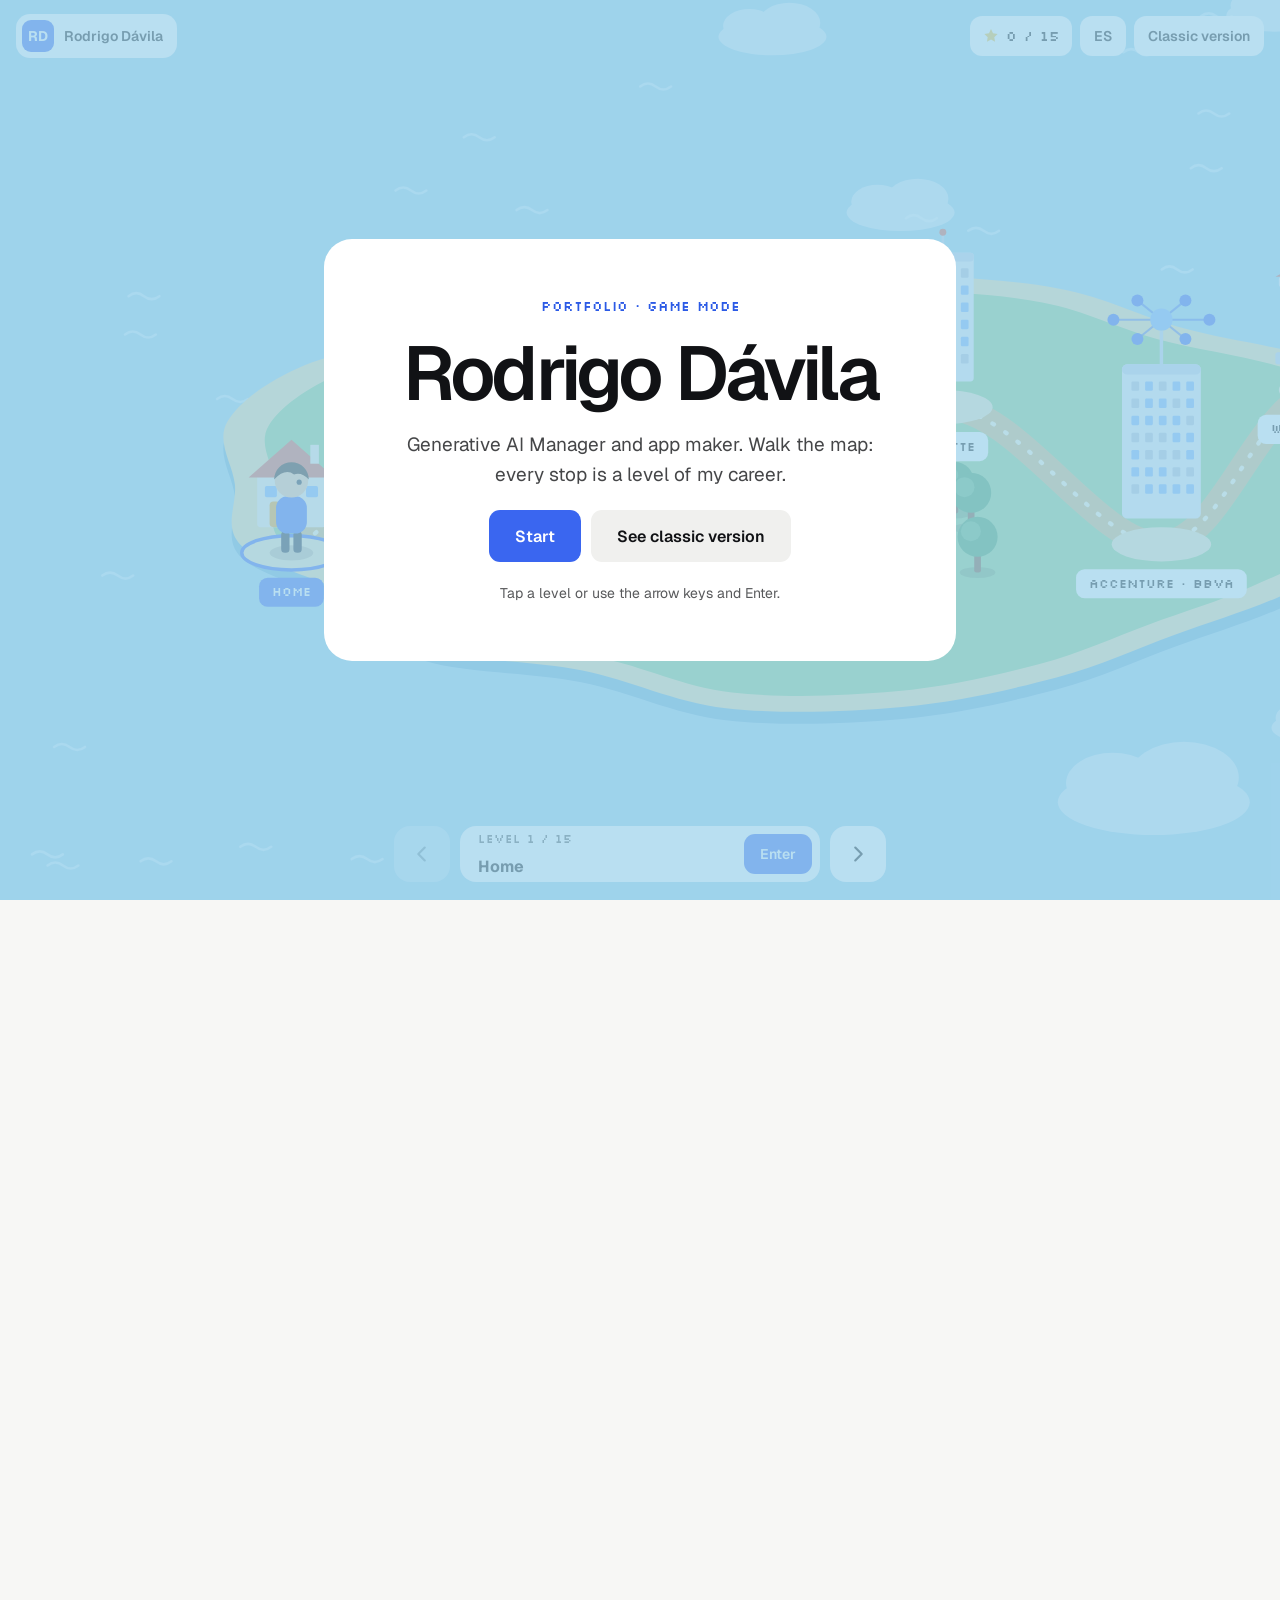
==== commit ca28fd5d: "Modo juego: la portada es un mapa de mundo con niveles - Mapa de islas (de noche o de día según el t" ====
--- a/index.html
+++ b/index.html
@@ -18,8 +18,9 @@
 
     <link rel="preconnect" href="https://fonts.googleapis.com">
     <link rel="preconnect" href="https://fonts.gstatic.com" crossorigin>
-    <link href="https://fonts.googleapis.com/css2?family=Geist:wght@400;500;600;700&display=swap" rel="stylesheet">
+    <link href="https://fonts.googleapis.com/css2?family=Geist:wght@400;500;600;700&family=Silkscreen&display=swap" rel="stylesheet">
     <link rel="stylesheet" href="css/estilo.css">
+    <link rel="stylesheet" href="css/juego.css">
     <script>
         // Idioma y tema antes de pintar: lo guardado; si no, lo del sistema.
         (function () {
@@ -51,6 +52,7 @@
                 <a href="#contacto"><span lang="es">Contacto</span><span lang="en">Contact</span></a>
             </nav>
             <div class="ajustes">
+                <button type="button" class="ajuste" data-modo-juego hidden><span lang="es">Modo juego</span><span lang="en">Game mode</span></button>
                 <button type="button" class="ajuste" data-cambiar-idioma aria-label="Cambiar idioma / Change language"><span lang="es">EN</span><span lang="en">ES</span></button>
                 <button type="button" class="ajuste" data-cambiar-tema data-label-es="Cambiar tema claro u oscuro" data-label-en="Switch light or dark theme" aria-label="Cambiar tema claro u oscuro">
                     <svg class="icono-sol" viewBox="0 0 24 24" width="18" height="18" aria-hidden="true"><circle cx="12" cy="12" r="4.2" fill="none" stroke="currentColor" stroke-width="1.8"/><path d="M12 2.5v2.2M12 19.3v2.2M2.5 12h2.2M19.3 12h2.2M5.3 5.3l1.6 1.6M17.1 17.1l1.6 1.6M5.3 18.7l1.6-1.6M17.1 6.9l1.6-1.6" stroke="currentColor" stroke-width="1.8" stroke-linecap="round"/></svg>
@@ -422,5 +424,6 @@
     </footer>
 
     <script src="js/app.js" defer></script>
+    <script src="js/juego.js" defer></script>
 </body>
 </html>
--- a/css/juego.css
+++ b/css/juego.css
@@ -0,0 +1,256 @@
+/* rodrigodavila.com · modo juego
+   Mapa de noche por defecto; de día con el tema claro. */
+
+.juego {
+    --mar: #0a1630;
+    --ola: #1b3466;
+    --orilla: #071026;
+    --arena: #22365e;
+    --hierba: #13294a;
+    --camino: #f4cf74;
+    --camino-base: #2c4573;
+    --copa: #1e5a63;
+    --copa-luz: #2b7480;
+    --tronco: #3a2a22;
+    --muro: #2a3d63;
+    --tejado: #e0614a;
+    --puerta: #13213d;
+    --edificio: #2b3f68;
+    --edificio-alto: #3a5285;
+    --luz: #ffd67a;
+    --apagada: #1c2b4b;
+    --columna: #c9d3ea;
+    --plataforma: #2f4a7d;
+    --etiqueta: #0b1428;
+    --etiqueta-texto: #ededef;
+    --nube: #ffffff;
+    --nube-o: .06;
+    --hud: #0b1428;
+    --hud-texto: #ededef;
+    --sombra-o: .35;
+    position: fixed; inset: 0; z-index: 60;
+    background: var(--mar); color: var(--hud-texto);
+    overflow: hidden; touch-action: manipulation;
+    -webkit-tap-highlight-color: transparent;
+}
+@media (prefers-color-scheme: light) {
+    :root:not([data-theme="dark"]) .juego {
+        --mar: #9fd3ec; --ola: #c9e9f7; --orilla: #6fb3d6; --arena: #f1dfab; --hierba: #8ccf84;
+        --camino: #fff7de; --camino-base: #d9b978; --copa: #3f9a58; --copa-luz: #5db571; --tronco: #7a5232;
+        --muro: #f6efe2; --tejado: #e0614a; --puerta: #6b4a35; --edificio: #e9edf6; --edificio-alto: #c9d3ea;
+        --luz: #7fb4ff; --apagada: #b8c3da; --columna: #ffffff; --plataforma: #f3e7c4;
+        --etiqueta: #ffffff; --etiqueta-texto: #111215; --nube-o: .55; --hud: #ffffff; --hud-texto: #111215; --sombra-o: .18;
+    }
+}
+:root[data-theme="light"] .juego {
+    --mar: #9fd3ec; --ola: #c9e9f7; --orilla: #6fb3d6; --arena: #f1dfab; --hierba: #8ccf84;
+    --camino: #fff7de; --camino-base: #d9b978; --copa: #3f9a58; --copa-luz: #5db571; --tronco: #7a5232;
+    --muro: #f6efe2; --tejado: #e0614a; --puerta: #6b4a35; --edificio: #e9edf6; --edificio-alto: #c9d3ea;
+    --luz: #7fb4ff; --apagada: #b8c3da; --columna: #ffffff; --plataforma: #f3e7c4;
+    --etiqueta: #ffffff; --etiqueta-texto: #111215; --nube-o: .55; --hud: #ffffff; --hud-texto: #111215; --sombra-o: .18;
+}
+.juego[hidden] { display: none; }
+html.en-juego, html.en-juego body { overflow: hidden; }
+html.en-juego .barra, html.en-juego main, html.en-juego .pie, html.en-juego .saltar { visibility: hidden; }
+
+.juego-mundo { position: absolute; inset: 0; width: 100%; height: 100%; display: block; }
+.juego-mundo .mar { fill: var(--mar); }
+.juego-mundo .ola { fill: none; stroke: var(--ola); stroke-width: 3; stroke-linecap: round; }
+.juego-mundo .olas { animation: olas 6s ease-in-out infinite alternate; }
+@keyframes olas { to { transform: translateX(14px); } }
+.juego-mundo .orilla { fill: var(--orilla); }
+.juego-mundo .arena { fill: var(--arena); }
+.juego-mundo .hierba { fill: var(--hierba); }
+.juego-mundo .camino-base { fill: none; stroke: var(--camino-base); stroke-width: 30; stroke-linecap: round; stroke-linejoin: round; }
+.juego-mundo .camino { fill: none; stroke: var(--camino); stroke-width: 5; stroke-dasharray: 2 16; stroke-linecap: round; }
+.juego-mundo .sombra { fill: #000; opacity: var(--sombra-o); } /* taste-skill-ignore: sombra del dibujo */
+.juego-mundo .tronco { fill: var(--tronco); }
+.juego-mundo .copa { fill: var(--copa); }
+.juego-mundo .copa-luz { fill: var(--copa-luz); }
+.juego-mundo .muro { fill: var(--muro); }
+.juego-mundo .tejado { fill: var(--tejado); }
+.juego-mundo .puerta { fill: var(--puerta); }
+.juego-mundo .edificio { fill: var(--edificio); }
+.juego-mundo .edificio-alto { fill: var(--edificio-alto); }
+.juego-mundo .luz { fill: var(--luz); }
+.juego-mundo .apagada { fill: var(--apagada); }
+.juego-mundo .ok { fill: #3ecf8e; } /* taste-skill-ignore */
+.juego-mundo .columna { fill: var(--columna); }
+.juego-mundo .antena { fill: var(--edificio-alto); }
+.juego-mundo .baliza { fill: var(--tejado); animation: baliza 1.6s ease-in-out infinite; }
+@keyframes baliza { 50% { opacity: .35; } }
+.juego-mundo .enlace { stroke: var(--acento); stroke-width: 2.5; opacity: .7; }
+.juego-mundo .agente { fill: var(--acento); animation: agente 2.1s ease-in-out infinite; }
+@keyframes agente { 50% { fill: var(--luz); } }
+.juego-mundo .orquestador { fill: var(--luz); }
+.juego-mundo .engranaje { fill: var(--columna); animation: gira 8s linear infinite; }
+.juego-mundo .engranaje .hueco, .juego-mundo .hueco { fill: var(--puerta); }
+@keyframes gira { to { transform: rotate(360deg); } }
+.juego-mundo .faro { fill: var(--columna); }
+.juego-mundo .faro-raya { fill: var(--acento); }
+.juego-mundo .globo { fill: var(--acento); }
+.juego-mundo .punto-chat { fill: #fff; animation: escribe 1.4s ease-in-out infinite; } /* taste-skill-ignore */
+.juego-mundo .punto-chat:nth-of-type(3) { animation-delay: .2s; }
+.juego-mundo .punto-chat:nth-of-type(4) { animation-delay: .4s; }
+@keyframes escribe { 50% { opacity: .3; } }
+.juego-mundo .bocadillo { animation: flota 3s ease-in-out infinite; }
+.juego-mundo .icono-flota { animation: flota 3.2s ease-in-out infinite; }
+@keyframes flota { 50% { transform: translateY(-8px); } }
+.juego-mundo .buzon { fill: var(--acento); }
+.juego-mundo .bandera { fill: var(--tejado); }
+
+.juego-mundo .nube { fill: var(--nube); opacity: var(--nube-o); animation: nube 90s linear infinite; }
+@keyframes nube { from { translate: -300px 0; } to { translate: 300px 0; } }
+
+/* Niveles del mapa */
+.nivel-mapa { cursor: pointer; }
+.nivel-mapa .zona { fill: transparent; }
+.nivel-mapa .plataforma { fill: var(--plataforma); }
+.nivel-mapa .anillo { fill: none; stroke: var(--acento); stroke-width: 4; opacity: 0; }
+.nivel-mapa.activo .anillo { opacity: 1; animation: anillo 1.6s ease-out infinite; transform-box: fill-box; transform-origin: center; }
+@keyframes anillo { from { transform: scale(.9); opacity: 1; } to { transform: scale(1.35); opacity: 0; } }
+.nivel-mapa .etiqueta-fondo { fill: var(--etiqueta); }
+.nivel-mapa .etiqueta-texto {
+    fill: var(--etiqueta-texto); font-family: "Silkscreen", var(--font); font-size: 15px;
+    text-anchor: middle; dominant-baseline: middle;
+}
+.nivel-mapa.activo .etiqueta-fondo { fill: var(--acento); }
+.nivel-mapa.activo .etiqueta-texto { fill: #fff; } /* taste-skill-ignore */
+.nivel-mapa .visto-marca { display: none; }
+.nivel-mapa.visitado .visto-marca { display: inline; }
+.nivel-mapa .visto-marca circle { fill: #3ecf8e; } /* taste-skill-ignore */
+.nivel-mapa .visto-marca path { fill: none; stroke: #0b1428; stroke-width: 2.6; stroke-linecap: round; stroke-linejoin: round; } /* taste-skill-ignore */
+.nivel-mapa:hover .plataforma { fill: var(--edificio-alto); }
+
+/* Personaje */
+#j-heroe .camiseta { fill: var(--acento); }
+#j-heroe .mochila { fill: #f5a524; } /* taste-skill-ignore */
+#j-heroe .cara { fill: #f1c7a3; } /* taste-skill-ignore */
+#j-heroe .pelo { fill: #2b1d14; } /* taste-skill-ignore */
+#j-heroe .ojo { fill: #1d2433; } /* taste-skill-ignore */
+#j-heroe .pierna { fill: #1d2433; } /* taste-skill-ignore */
+#j-heroe .cuerpo-heroe { animation: respira 2.4s ease-in-out infinite; }
+#j-heroe.andando .cuerpo-heroe { animation: bota .32s ease-in-out infinite; }
+#j-heroe.andando .p1 { animation: pierna .32s ease-in-out infinite; }
+#j-heroe.andando .p2 { animation: pierna .32s ease-in-out infinite reverse; }
+@keyframes respira { 50% { transform: translateY(-1.5px); } }
+@keyframes bota { 50% { transform: translateY(-3px); } }
+@keyframes pierna { 0%, 100% { transform: translateY(0); } 50% { transform: translateY(-4px); } }
+
+/* HUD */
+.hud {
+    position: absolute; left: 0; right: 0; z-index: 2; display: flex; align-items: center; gap: 10px;
+    padding-left: max(16px, env(safe-area-inset-left, 0px)); padding-right: max(16px, env(safe-area-inset-right, 0px));
+    pointer-events: none;
+}
+.hud > * { pointer-events: auto; }
+.hud-arriba { top: 0; padding-top: max(14px, env(safe-area-inset-top, 0px)); justify-content: space-between; }
+.hud-abajo { bottom: 0; padding-bottom: max(18px, env(safe-area-inset-bottom, 0px)); justify-content: center; }
+.hud-marca {
+    display: flex; align-items: center; gap: 10px; padding: 6px 14px 6px 6px; border-radius: 14px;
+    background: var(--hud); color: var(--hud-texto); font-weight: 600; font-size: var(--t-s);
+}
+.hud-botones { display: flex; align-items: center; gap: 8px; }
+.hud-estrellas {
+    display: flex; align-items: center; gap: 6px; height: 40px; padding: 0 12px; border-radius: 12px;
+    background: var(--hud); color: var(--hud-texto); font-family: "Silkscreen", var(--font); font-size: var(--t-s);
+}
+.hud-estrellas svg { color: #f5c542; } /* taste-skill-ignore */
+.hud-boton {
+    height: 40px; padding: 0 14px; border: 0; border-radius: 12px; background: var(--hud); color: var(--hud-texto);
+    font-size: var(--t-s); font-weight: 600; transition: transform .15s, background-color .2s;
+}
+.hud-boton:hover { background: var(--acento); color: #fff; } /* taste-skill-ignore */
+.hud-boton:active { transform: scale(.95); }
+@media (max-width: 599px) {
+    .hud-marca > span:last-child { display: none; }
+    .hud-marca { padding: 6px; }
+}
+.hud-paso, .hud-entrar {
+    border: 0; background: var(--hud); color: var(--hud-texto); transition: transform .15s, background-color .2s, opacity .2s;
+}
+.hud-paso { display: grid; place-items: center; width: 56px; height: 56px; border-radius: 16px; }
+.hud-paso:disabled { opacity: .35; cursor: default; }
+.hud-paso:active:not(:disabled), .hud-entrar:active { transform: scale(.95); }
+.hud-entrar {
+    display: grid; grid-template-columns: minmax(0, 1fr) auto; grid-template-rows: auto auto; align-items: center; column-gap: 16px;
+    min-width: min(360px, calc(100vw - 160px)); max-width: 420px; height: 56px; padding: 0 8px 0 18px; border-radius: 16px; text-align: left;
+}
+.hud-nivel { grid-column: 1; font-family: "Silkscreen", var(--font); font-size: 12px; color: color-mix(in srgb, var(--hud-texto) 70%, transparent); line-height: 1.1; } /* taste-skill-ignore: marcador del juego */
+.hud-entrar strong { grid-column: 1; font-size: var(--t-b); line-height: 1.2; white-space: nowrap; overflow: hidden; text-overflow: ellipsis; }
+.hud-accion {
+    grid-column: 2; grid-row: 1 / span 2; display: grid; place-items: center; height: 40px; padding: 0 16px; border-radius: 11px;
+    background: var(--acento); color: #fff; font-weight: 600; font-size: var(--t-s); /* taste-skill-ignore */
+}
+
+/* Pantalla de título */
+.juego-titulo {
+    position: absolute; inset: 0; z-index: 3; display: grid; place-items: center;
+    padding-left: max(16px, env(safe-area-inset-left, 0px)); padding-right: max(16px, env(safe-area-inset-right, 0px));
+    background: color-mix(in srgb, var(--mar) 72%, transparent);
+    transition: opacity .35s var(--curva);
+}
+.juego-titulo.fuera { opacity: 0; }
+.titulo-caja {
+    display: grid; gap: 20px; justify-items: center; text-align: center; max-width: 720px;
+    padding: clamp(28px, 5vw, 56px); border-radius: 28px; background: var(--hud); color: var(--hud-texto);
+    animation: entra-titulo .6s var(--curva) both;
+}
+@keyframes entra-titulo { from { opacity: 0; transform: translateY(24px) scale(.98); } }
+.titulo-pixel { font-family: "Silkscreen", var(--font); font-size: var(--t-s); color: var(--acento-texto); }
+.titulo-caja h2 { font-size: clamp(2.5rem, 1.4rem + 4.6vw, 4.75rem); letter-spacing: -0.05em; line-height: .95; }
+.titulo-lead { font-size: var(--t-l); color: color-mix(in srgb, var(--hud-texto) 78%, transparent); max-width: 40ch; }
+.titulo-botones { display: flex; flex-wrap: wrap; justify-content: center; gap: 10px; }
+.titulo-botones .boton { min-height: 52px; padding: 0 26px; font-size: var(--t-b); }
+.titulo-botones .boton-lleno { animation: latido 1.8s ease-in-out infinite; }
+@keyframes latido { 50% { transform: scale(1.04); } }
+.titulo-ayuda { font-size: var(--t-s); color: color-mix(in srgb, var(--hud-texto) 70%, transparent); }
+
+/* Panel de nivel */
+.juego-panel {
+    position: absolute; inset: 0; z-index: 4; display: grid; place-items: end center;
+    background: color-mix(in srgb, var(--mar) 60%, transparent);
+    opacity: 0; transition: opacity .25s var(--curva);
+}
+.juego-panel.abierto { opacity: 1; }
+.juego-panel[hidden] { display: none; }
+@media (min-width: 900px) { .juego-panel { place-items: center; padding: 28px; } }
+.panel-caja {
+    width: 100%; max-width: 1180px; max-height: 100%; overflow-y: auto; overscroll-behavior: contain;
+    background: var(--bg); color: var(--ink); border-radius: 28px 28px 0 0;
+    transform: translateY(40px); transition: transform .35s var(--curva);
+}
+@media (min-width: 900px) { .panel-caja { max-height: calc(100vh - 56px); border-radius: 28px; } }
+.juego-panel.abierto .panel-caja { transform: none; }
+.panel-cabeza {
+    position: sticky; top: 0; z-index: 2; display: flex; align-items: center; justify-content: space-between; gap: 16px;
+    padding: 18px clamp(16px, 3vw, 32px); background: var(--bg);
+}
+.panel-num { font-family: "Silkscreen", var(--font); font-size: 13px; color: var(--acento-texto); }
+.panel-cabeza h2 { font-size: var(--t-h); outline: none; }
+.panel-cerrar {
+    display: inline-flex; align-items: center; gap: 8px; height: 44px; padding: 0 14px; flex: none;
+    border: 0; border-radius: 12px; background: var(--surface-2); font-size: var(--t-s); font-weight: 600;
+}
+.panel-cerrar:hover { background: var(--line-strong); }
+.panel-cuerpo { display: grid; gap: 16px; padding: 4px clamp(16px, 3vw, 32px) 24px; }
+.panel-cuerpo > .portada-texto h1 { font-size: clamp(2.5rem, 1.2rem + 5vw, 5rem); }
+.panel-cuerpo .chat { padding: clamp(16px, 3vw, 36px); }
+.panel-pie {
+    position: sticky; bottom: 0; display: flex; justify-content: space-between; gap: 10px;
+    padding: 14px clamp(16px, 3vw, 32px) max(14px, env(safe-area-inset-bottom, 0px)); background: var(--bg);
+}
+.panel-pie .boton[hidden] { display: none; }
+.panel-pie .boton:last-child { margin-left: auto; }
+@media (max-width: 599px) {
+    .panel-cerrar > span { display: none; }
+    .panel-cerrar { width: 44px; padding: 0; justify-content: center; }
+    .panel-pie .boton { flex: 1; }
+}
+
+/* Botón para volver al modo juego desde la versión clásica */
+.ajuste[data-modo-juego] { width: auto; }
+
+@media (prefers-reduced-motion: reduce) {
+    .juego *, .juego *::before { animation: none !important; }
+}
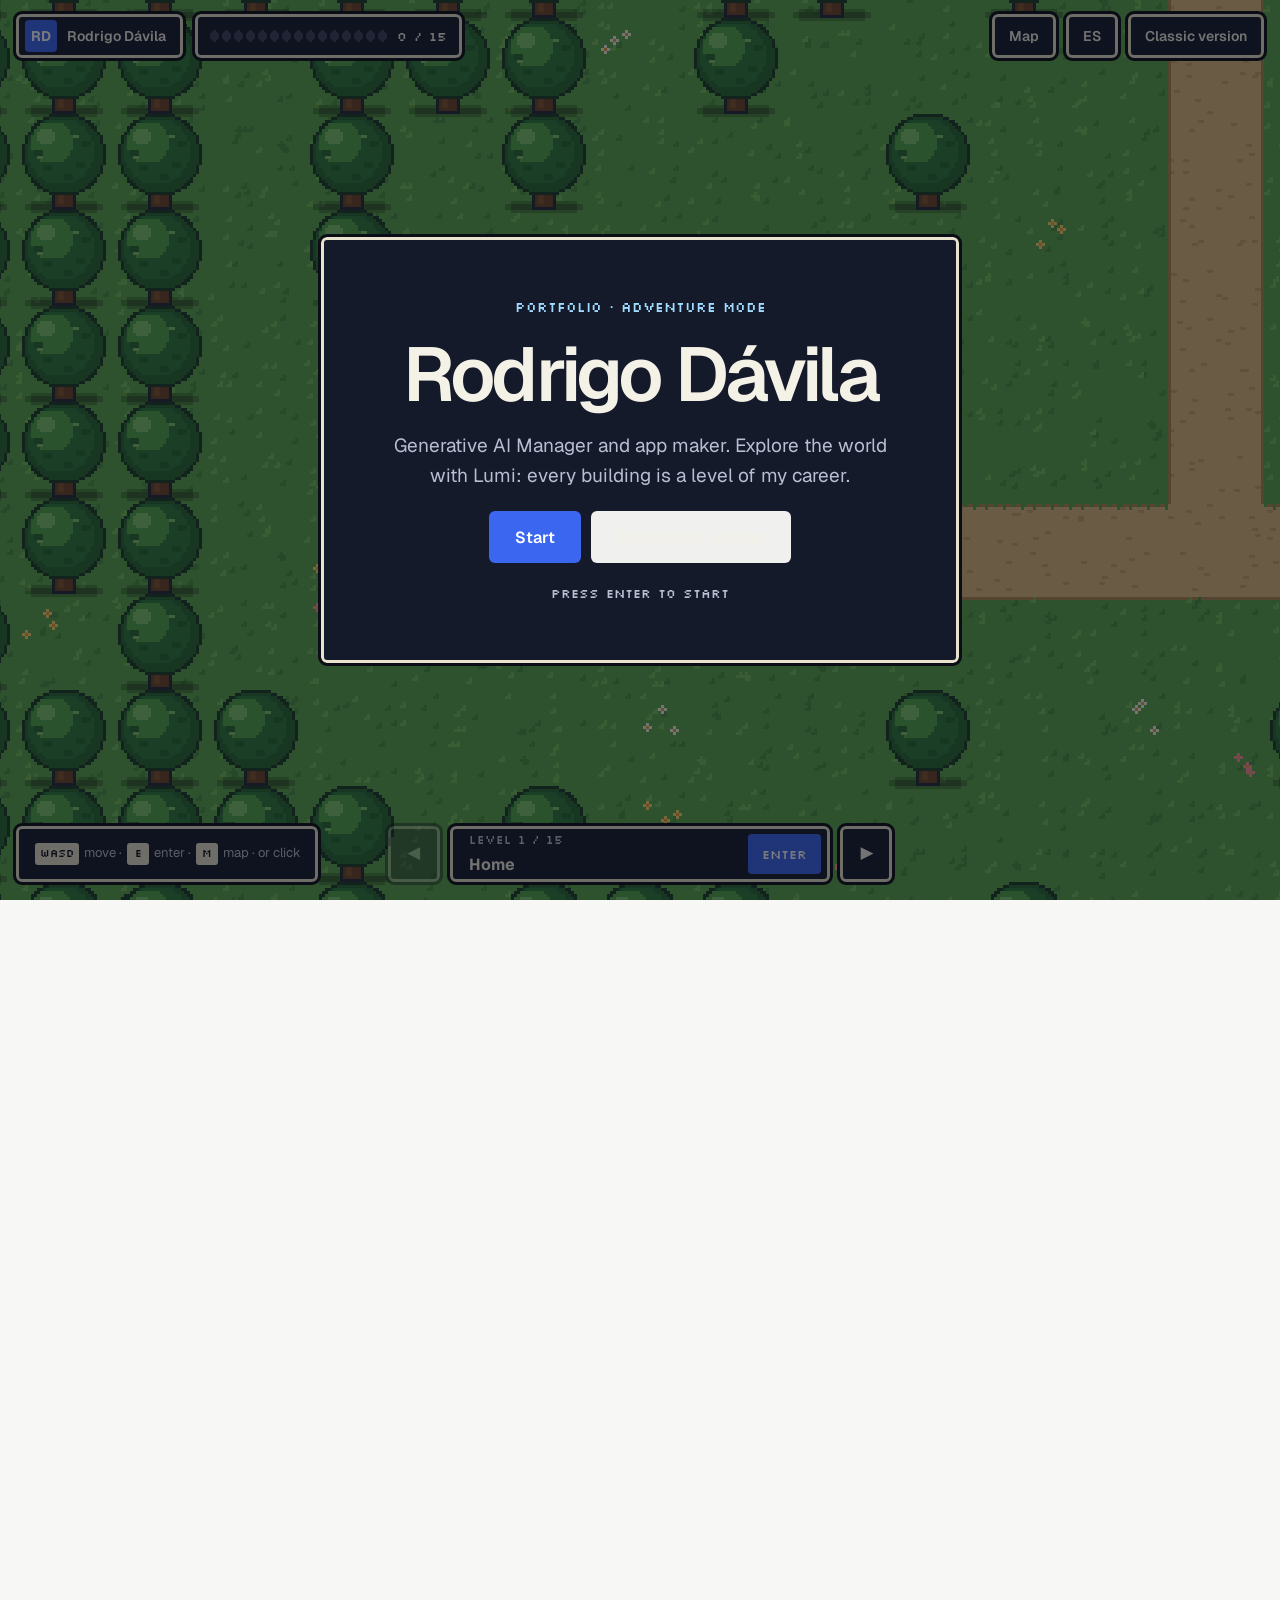
==== commit 5d65add1: "Modo juego estilo aventura: mundo en pixel art, WASD, clic y mando táctil, hada guía, proyectos por " ====
--- a/index.html
+++ b/index.html
@@ -423,6 +423,10 @@
         <p><span lang="es">Hecha a mano, sin frameworks. El asistente usa un modelo abierto en Cloudflare.</span><span lang="en">Handmade, no frameworks. The assistant runs an open model on Cloudflare.</span></p>
     </footer>
 
+    <a href="#inicio" class="subir" data-subir aria-label="Volver arriba" hidden>
+        <svg viewBox="0 0 24 24" width="22" height="22" aria-hidden="true"><path d="M12 19V5M5 12l7-7 7 7" fill="none" stroke="currentColor" stroke-width="2.4" stroke-linecap="round" stroke-linejoin="round"/></svg>
+    </a>
+
     <script src="js/app.js" defer></script>
     <script src="js/juego.js" defer></script>
 </body>
--- a/css/estilo.css
+++ b/css/estilo.css
@@ -482,6 +482,18 @@
 .js .app-moviles .movil.aparece.visto:nth-child(2) { transform: translateY(-28px); }
 @media (max-width: 999px) { .js .app-moviles .movil.aparece.visto:nth-child(2) { transform: translateY(-20px); } }
 @media (max-width: 599px) { .js .app-moviles .movil.aparece.visto:nth-child(2) { transform: translateY(-12px); } }
+/* Volver arriba */
+.subir {
+    position: fixed; z-index: 40; right: max(16px, env(safe-area-inset-right, 0px)); bottom: max(16px, env(safe-area-inset-bottom, 0px));
+    display: grid; place-items: center; width: 52px; height: 52px; border-radius: 16px;
+    background: var(--boton-bg); color: var(--boton-ink);
+    opacity: 0; transform: translateY(16px); pointer-events: none;
+    transition: opacity .25s var(--curva), transform .25s var(--curva), background-color .2s;
+}
+.subir.visible { opacity: 1; transform: none; pointer-events: auto; }
+.subir:hover { background: var(--acento); color: var(--acento-ink); }
+.subir:active { transform: scale(.94); }
+
 @media (prefers-reduced-motion: reduce) {
     html { scroll-behavior: auto; }
     *, *::before, *::after { animation-duration: .01ms !important; transition-duration: .01ms !important; }
--- a/css/juego.css
+++ b/css/juego.css
@@ -1,244 +1,221 @@
 /* rodrigodavila.com · modo juego
-   Mapa de noche por defecto; de día con el tema claro. */
+   Mundo en pixel art dibujado en canvas; la interfaz imita los marcos de
+   diálogo de los juegos de aventuras de 16 bits. Es el mismo marco en los
+   dos temas; el mundo se oscurece de noche con el tema oscuro. */
 
 .juego {
-    --mar: #0a1630;
-    --ola: #1b3466;
-    --orilla: #071026;
-    --arena: #22365e;
-    --hierba: #13294a;
-    --camino: #f4cf74;
-    --camino-base: #2c4573;
-    --copa: #1e5a63;
-    --copa-luz: #2b7480;
-    --tronco: #3a2a22;
-    --muro: #2a3d63;
-    --tejado: #e0614a;
-    --puerta: #13213d;
-    --edificio: #2b3f68;
-    --edificio-alto: #3a5285;
-    --luz: #ffd67a;
-    --apagada: #1c2b4b;
-    --columna: #c9d3ea;
-    --plataforma: #2f4a7d;
-    --etiqueta: #0b1428;
-    --etiqueta-texto: #ededef;
-    --nube: #ffffff;
-    --nube-o: .06;
-    --hud: #0b1428;
-    --hud-texto: #ededef;
-    --sombra-o: .35;
+    --caja: #141a2a;
+    --caja-2: #222a40;
+    --marco: #e9e2cc;
+    --marco-o: #0b0e16;
+    --texto-j: #f4f1e6;
+    --tenue-j: #b9bfd3;
+    --gema: #3ee6a0;
+    --pixel: "Silkscreen", var(--font);
     position: fixed; inset: 0; z-index: 60;
-    background: var(--mar); color: var(--hud-texto);
-    overflow: hidden; touch-action: manipulation;
+    background: #3b86d1; color: var(--texto-j); /* taste-skill-ignore: color del agua del mundo */
+    overflow: hidden; touch-action: none; user-select: none;
     -webkit-tap-highlight-color: transparent;
-}
-@media (prefers-color-scheme: light) {
-    :root:not([data-theme="dark"]) .juego {
-        --mar: #9fd3ec; --ola: #c9e9f7; --orilla: #6fb3d6; --arena: #f1dfab; --hierba: #8ccf84;
-        --camino: #fff7de; --camino-base: #d9b978; --copa: #3f9a58; --copa-luz: #5db571; --tronco: #7a5232;
-        --muro: #f6efe2; --tejado: #e0614a; --puerta: #6b4a35; --edificio: #e9edf6; --edificio-alto: #c9d3ea;
-        --luz: #7fb4ff; --apagada: #b8c3da; --columna: #ffffff; --plataforma: #f3e7c4;
-        --etiqueta: #ffffff; --etiqueta-texto: #111215; --nube-o: .55; --hud: #ffffff; --hud-texto: #111215; --sombra-o: .18;
-    }
-}
-:root[data-theme="light"] .juego {
-    --mar: #9fd3ec; --ola: #c9e9f7; --orilla: #6fb3d6; --arena: #f1dfab; --hierba: #8ccf84;
-    --camino: #fff7de; --camino-base: #d9b978; --copa: #3f9a58; --copa-luz: #5db571; --tronco: #7a5232;
-    --muro: #f6efe2; --tejado: #e0614a; --puerta: #6b4a35; --edificio: #e9edf6; --edificio-alto: #c9d3ea;
-    --luz: #7fb4ff; --apagada: #b8c3da; --columna: #ffffff; --plataforma: #f3e7c4;
-    --etiqueta: #ffffff; --etiqueta-texto: #111215; --nube-o: .55; --hud: #ffffff; --hud-texto: #111215; --sombra-o: .18;
 }
 .juego[hidden] { display: none; }
 html.en-juego, html.en-juego body { overflow: hidden; }
-html.en-juego .barra, html.en-juego main, html.en-juego .pie, html.en-juego .saltar { visibility: hidden; }
-
-.juego-mundo { position: absolute; inset: 0; width: 100%; height: 100%; display: block; }
-.juego-mundo .mar { fill: var(--mar); }
-.juego-mundo .ola { fill: none; stroke: var(--ola); stroke-width: 3; stroke-linecap: round; }
-.juego-mundo .olas { animation: olas 6s ease-in-out infinite alternate; }
-@keyframes olas { to { transform: translateX(14px); } }
-.juego-mundo .orilla { fill: var(--orilla); }
-.juego-mundo .arena { fill: var(--arena); }
-.juego-mundo .hierba { fill: var(--hierba); }
-.juego-mundo .camino-base { fill: none; stroke: var(--camino-base); stroke-width: 30; stroke-linecap: round; stroke-linejoin: round; }
-.juego-mundo .camino { fill: none; stroke: var(--camino); stroke-width: 5; stroke-dasharray: 2 16; stroke-linecap: round; }
-.juego-mundo .sombra { fill: #000; opacity: var(--sombra-o); } /* taste-skill-ignore: sombra del dibujo */
-.juego-mundo .tronco { fill: var(--tronco); }
-.juego-mundo .copa { fill: var(--copa); }
-.juego-mundo .copa-luz { fill: var(--copa-luz); }
-.juego-mundo .muro { fill: var(--muro); }
-.juego-mundo .tejado { fill: var(--tejado); }
-.juego-mundo .puerta { fill: var(--puerta); }
-.juego-mundo .edificio { fill: var(--edificio); }
-.juego-mundo .edificio-alto { fill: var(--edificio-alto); }
-.juego-mundo .luz { fill: var(--luz); }
-.juego-mundo .apagada { fill: var(--apagada); }
-.juego-mundo .ok { fill: #3ecf8e; } /* taste-skill-ignore */
-.juego-mundo .columna { fill: var(--columna); }
-.juego-mundo .antena { fill: var(--edificio-alto); }
-.juego-mundo .baliza { fill: var(--tejado); animation: baliza 1.6s ease-in-out infinite; }
-@keyframes baliza { 50% { opacity: .35; } }
-.juego-mundo .enlace { stroke: var(--acento); stroke-width: 2.5; opacity: .7; }
-.juego-mundo .agente { fill: var(--acento); animation: agente 2.1s ease-in-out infinite; }
-@keyframes agente { 50% { fill: var(--luz); } }
-.juego-mundo .orquestador { fill: var(--luz); }
-.juego-mundo .engranaje { fill: var(--columna); animation: gira 8s linear infinite; }
-.juego-mundo .engranaje .hueco, .juego-mundo .hueco { fill: var(--puerta); }
-@keyframes gira { to { transform: rotate(360deg); } }
-.juego-mundo .faro { fill: var(--columna); }
-.juego-mundo .faro-raya { fill: var(--acento); }
-.juego-mundo .globo { fill: var(--acento); }
-.juego-mundo .punto-chat { fill: #fff; animation: escribe 1.4s ease-in-out infinite; } /* taste-skill-ignore */
-.juego-mundo .punto-chat:nth-of-type(3) { animation-delay: .2s; }
-.juego-mundo .punto-chat:nth-of-type(4) { animation-delay: .4s; }
-@keyframes escribe { 50% { opacity: .3; } }
-.juego-mundo .bocadillo { animation: flota 3s ease-in-out infinite; }
-.juego-mundo .icono-flota { animation: flota 3.2s ease-in-out infinite; }
-@keyframes flota { 50% { transform: translateY(-8px); } }
-.juego-mundo .buzon { fill: var(--acento); }
-.juego-mundo .bandera { fill: var(--tejado); }
-
-.juego-mundo .nube { fill: var(--nube); opacity: var(--nube-o); animation: nube 90s linear infinite; }
-@keyframes nube { from { translate: -300px 0; } to { translate: 300px 0; } }
-
-/* Niveles del mapa */
-.nivel-mapa { cursor: pointer; }
-.nivel-mapa .zona { fill: transparent; }
-.nivel-mapa .plataforma { fill: var(--plataforma); }
-.nivel-mapa .anillo { fill: none; stroke: var(--acento); stroke-width: 4; opacity: 0; }
-.nivel-mapa.activo .anillo { opacity: 1; animation: anillo 1.6s ease-out infinite; transform-box: fill-box; transform-origin: center; }
-@keyframes anillo { from { transform: scale(.9); opacity: 1; } to { transform: scale(1.35); opacity: 0; } }
-.nivel-mapa .etiqueta-fondo { fill: var(--etiqueta); }
-.nivel-mapa .etiqueta-texto {
-    fill: var(--etiqueta-texto); font-family: "Silkscreen", var(--font); font-size: 15px;
-    text-anchor: middle; dominant-baseline: middle;
-}
-.nivel-mapa.activo .etiqueta-fondo { fill: var(--acento); }
-.nivel-mapa.activo .etiqueta-texto { fill: #fff; } /* taste-skill-ignore */
-.nivel-mapa .visto-marca { display: none; }
-.nivel-mapa.visitado .visto-marca { display: inline; }
-.nivel-mapa .visto-marca circle { fill: #3ecf8e; } /* taste-skill-ignore */
-.nivel-mapa .visto-marca path { fill: none; stroke: #0b1428; stroke-width: 2.6; stroke-linecap: round; stroke-linejoin: round; } /* taste-skill-ignore */
-.nivel-mapa:hover .plataforma { fill: var(--edificio-alto); }
-
-/* Personaje */
-#j-heroe .camiseta { fill: var(--acento); }
-#j-heroe .mochila { fill: #f5a524; } /* taste-skill-ignore */
-#j-heroe .cara { fill: #f1c7a3; } /* taste-skill-ignore */
-#j-heroe .pelo { fill: #2b1d14; } /* taste-skill-ignore */
-#j-heroe .ojo { fill: #1d2433; } /* taste-skill-ignore */
-#j-heroe .pierna { fill: #1d2433; } /* taste-skill-ignore */
-#j-heroe .cuerpo-heroe { animation: respira 2.4s ease-in-out infinite; }
-#j-heroe.andando .cuerpo-heroe { animation: bota .32s ease-in-out infinite; }
-#j-heroe.andando .p1 { animation: pierna .32s ease-in-out infinite; }
-#j-heroe.andando .p2 { animation: pierna .32s ease-in-out infinite reverse; }
-@keyframes respira { 50% { transform: translateY(-1.5px); } }
-@keyframes bota { 50% { transform: translateY(-3px); } }
-@keyframes pierna { 0%, 100% { transform: translateY(0); } 50% { transform: translateY(-4px); } }
+html.en-juego .barra, html.en-juego main, html.en-juego .pie, html.en-juego .saltar, html.en-juego .subir { visibility: hidden; }
+
+.juego-lienzo { position: absolute; inset: 0; width: 100%; height: 100%; display: block; image-rendering: pixelated; cursor: crosshair; }
+
+/* Marco de diálogo: borde claro con contorno oscuro, esquinas casi rectas */
+.marco-j, .hud-marca, .hud-gemas, .hud-boton, .hud-paso, .hud-entrar, .hud-ayuda, .boton-a, .mapa-aviso, .hada-globo, .titulo-caja {
+    background: var(--caja); color: var(--texto-j);
+    border: 3px solid var(--marco); border-radius: 6px;
+    outline: 3px solid var(--marco-o);
+}
 
 /* HUD */
-.hud {
-    position: absolute; left: 0; right: 0; z-index: 2; display: flex; align-items: center; gap: 10px;
-    padding-left: max(16px, env(safe-area-inset-left, 0px)); padding-right: max(16px, env(safe-area-inset-right, 0px));
-    pointer-events: none;
-}
+.hud { position: absolute; left: 0; right: 0; z-index: 2; display: flex; align-items: center; gap: 12px; pointer-events: none; }
 .hud > * { pointer-events: auto; }
-.hud-arriba { top: 0; padding-top: max(14px, env(safe-area-inset-top, 0px)); justify-content: space-between; }
-.hud-abajo { bottom: 0; padding-bottom: max(18px, env(safe-area-inset-bottom, 0px)); justify-content: center; }
-.hud-marca {
-    display: flex; align-items: center; gap: 10px; padding: 6px 14px 6px 6px; border-radius: 14px;
-    background: var(--hud); color: var(--hud-texto); font-weight: 600; font-size: var(--t-s);
-}
-.hud-botones { display: flex; align-items: center; gap: 8px; }
-.hud-estrellas {
-    display: flex; align-items: center; gap: 6px; height: 40px; padding: 0 12px; border-radius: 12px;
-    background: var(--hud); color: var(--hud-texto); font-family: "Silkscreen", var(--font); font-size: var(--t-s);
-}
-.hud-estrellas svg { color: #f5c542; } /* taste-skill-ignore */
-.hud-boton {
-    height: 40px; padding: 0 14px; border: 0; border-radius: 12px; background: var(--hud); color: var(--hud-texto);
-    font-size: var(--t-s); font-weight: 600; transition: transform .15s, background-color .2s;
-}
-.hud-boton:hover { background: var(--acento); color: #fff; } /* taste-skill-ignore */
-.hud-boton:active { transform: scale(.95); }
-@media (max-width: 599px) {
-    .hud-marca > span:last-child { display: none; }
-    .hud-marca { padding: 6px; }
-}
-.hud-paso, .hud-entrar {
-    border: 0; background: var(--hud); color: var(--hud-texto); transition: transform .15s, background-color .2s, opacity .2s;
-}
-.hud-paso { display: grid; place-items: center; width: 56px; height: 56px; border-radius: 16px; }
-.hud-paso:disabled { opacity: .35; cursor: default; }
-.hud-paso:active:not(:disabled), .hud-entrar:active { transform: scale(.95); }
+.hud-arriba {
+    top: 0; justify-content: space-between; flex-wrap: wrap;
+    padding: max(14px, env(safe-area-inset-top, 0px)) max(16px, env(safe-area-inset-right, 0px)) 0 max(16px, env(safe-area-inset-left, 0px));
+}
+.hud-marca { display: flex; align-items: center; gap: 10px; height: 44px; padding: 0 14px 0 6px; font-weight: 600; font-size: var(--t-s); }
+.hud-marca .marca-sello { border-radius: 4px; }
+.hud-gemas { display: flex; align-items: center; gap: 10px; height: 44px; padding: 0 12px; margin-right: auto; }
+.gemas-fila { display: flex; gap: 3px; }
+.gemas-fila i {
+    width: 9px; height: 13px; background: #39415a; /* taste-skill-ignore: hueco de gema */
+    clip-path: polygon(50% 0, 100% 35%, 100% 65%, 50% 100%, 0 65%, 0 35%);
+    transition: background-color .3s, transform .3s;
+}
+.gemas-fila i.llena { background: var(--gema); transform: scale(1.12); }
+.gemas-cuenta { font-family: var(--pixel); font-size: 13px; } /* taste-skill-ignore: marcador del juego */
+.hud-botones { display: flex; align-items: center; gap: 10px; }
+.hud-boton { height: 44px; padding: 0 14px; font-size: var(--t-s); font-weight: 600; transition: transform .15s, background-color .2s; }
+.hud-boton:hover, .hud-paso:hover:not(:disabled) { background: var(--caja-2); }
+.hud-boton:active, .hud-paso:active:not(:disabled), .hud-entrar:active, .boton-a:active { transform: scale(.94); }
+.juego.en-mapa [data-j-mapa] { background: var(--acento); }
+.juego.en-mapa .juego-lienzo { cursor: grab; }
+
+.hud-niveles {
+    position: absolute; left: 50%; bottom: max(18px, env(safe-area-inset-bottom, 0px)); z-index: 2;
+    display: flex; align-items: center; gap: 10px; transform: translateX(-50%);
+}
+.hud-paso { display: grid; place-items: center; width: 52px; height: 56px; font-size: 18px; transition: transform .15s, opacity .2s, background-color .2s; }
+.hud-paso:disabled { opacity: .4; cursor: default; }
 .hud-entrar {
     display: grid; grid-template-columns: minmax(0, 1fr) auto; grid-template-rows: auto auto; align-items: center; column-gap: 16px;
-    min-width: min(360px, calc(100vw - 160px)); max-width: 420px; height: 56px; padding: 0 8px 0 18px; border-radius: 16px; text-align: left;
-}
-.hud-nivel { grid-column: 1; font-family: "Silkscreen", var(--font); font-size: 12px; color: color-mix(in srgb, var(--hud-texto) 70%, transparent); line-height: 1.1; } /* taste-skill-ignore: marcador del juego */
-.hud-entrar strong { grid-column: 1; font-size: var(--t-b); line-height: 1.2; white-space: nowrap; overflow: hidden; text-overflow: ellipsis; }
+    width: min(380px, calc(100vw - 180px)); height: 56px; padding: 0 6px 0 16px; text-align: left; transition: transform .15s;
+}
+.hud-nivel { grid-column: 1; font-family: var(--pixel); font-size: 12px; color: var(--tenue-j); line-height: 1.1; } /* taste-skill-ignore: marcador del juego */
+.hud-entrar strong { grid-column: 1; font-size: var(--t-b); line-height: 1.25; white-space: nowrap; overflow: hidden; text-overflow: ellipsis; }
 .hud-accion {
-    grid-column: 2; grid-row: 1 / span 2; display: grid; place-items: center; height: 40px; padding: 0 16px; border-radius: 11px;
-    background: var(--acento); color: #fff; font-weight: 600; font-size: var(--t-s); /* taste-skill-ignore */
-}
+    grid-column: 2; grid-row: 1 / span 2; display: grid; place-items: center; min-width: 64px; height: 40px; padding: 0 14px;
+    border-radius: 4px; background: var(--caja-2); font-family: var(--pixel); font-size: 13px; /* taste-skill-ignore */
+}
+.hud-entrar.listo .hud-accion { background: var(--acento); color: #fff; animation: latido 1.2s ease-in-out infinite; } /* taste-skill-ignore */
+@keyframes latido { 50% { transform: scale(1.06); } }
+
+.hud-ayuda {
+    position: absolute; z-index: 2; left: max(16px, env(safe-area-inset-left, 0px)); bottom: max(18px, env(safe-area-inset-bottom, 0px));
+    display: flex; align-items: center; height: 56px; padding: 0 14px; font-size: 13px; color: var(--tenue-j); /* taste-skill-ignore */
+}
+.hud-ayuda kbd {
+    display: inline-grid; place-items: center; min-width: 22px; height: 22px; padding: 0 5px; margin: 0 2px;
+    border-radius: 3px; background: var(--marco); color: var(--marco-o); font-family: var(--pixel); font-size: 11px; /* taste-skill-ignore */
+}
+@media (max-width: 1180px) { .hud-ayuda { display: none; } }
+
+/* Mando y botón A (pantallas táctiles) */
+.mando, .boton-a { display: none; }
+.juego.tactil .mando, .juego.tactil .boton-a { display: grid; }
+.juego.tactil .hud-ayuda { display: none; }
+.mando {
+    position: absolute; z-index: 2; left: max(18px, env(safe-area-inset-left, 0px)); bottom: max(22px, env(safe-area-inset-bottom, 0px));
+    width: 124px; height: 124px; place-items: center; border-radius: 50%;
+    background: color-mix(in srgb, var(--caja) 70%, transparent); border: 3px solid var(--marco); outline: 3px solid var(--marco-o);
+    touch-action: none;
+}
+.mando::before, .mando::after { content: ""; position: absolute; background: color-mix(in srgb, var(--marco) 30%, transparent); }
+.mando::before { width: 70%; height: 4px; }
+.mando::after { width: 4px; height: 70%; }
+.mando-bola {
+    position: relative; z-index: 1; width: 52px; height: 52px; border-radius: 50%;
+    background: var(--marco); border: 3px solid var(--marco-o); transition: transform .12s;
+}
+.mando.activo .mando-bola { transition: none; background: #fff; } /* taste-skill-ignore */
+.boton-a {
+    position: absolute; z-index: 2; right: max(18px, env(safe-area-inset-right, 0px)); bottom: max(34px, env(safe-area-inset-bottom, 0px));
+    width: 88px; height: 88px; place-items: center; align-content: center; gap: 0; border-radius: 50%; padding: 0;
+    transition: transform .15s, background-color .2s;
+}
+.boton-a span { font-family: var(--pixel); font-size: 28px; line-height: 1; } /* taste-skill-ignore: botón del mando */
+.boton-a small { font-size: 12px; color: var(--tenue-j); } /* taste-skill-ignore */
+.boton-a.listo { background: var(--acento); animation: latido 1.2s ease-in-out infinite; }
+.boton-a.listo small { color: #fff; } /* taste-skill-ignore */
+
+@media (max-width: 899px) {
+    .hud-marca > span:last-child { display: none; }
+    .hud-marca { padding: 0 6px; }
+    .hud-niveles { bottom: auto; top: calc(max(14px, env(safe-area-inset-top, 0px)) + 60px); }
+    .hud-entrar { width: min(300px, calc(100vw - 160px)); height: 50px; }
+    .hud-paso { width: 46px; height: 50px; }
+}
+@media (max-width: 520px) {
+    .hud-arriba { gap: 8px; }
+    .hud-marca { display: none; }
+    .gemas-fila { display: none; }
+    .hud-boton { padding: 0 10px; }
+    .hud-gemas::before {
+        content: ""; width: 10px; height: 14px; background: var(--gema);
+        clip-path: polygon(50% 0, 100% 35%, 100% 65%, 50% 100%, 0 65%, 0 35%);
+    }
+    .hud-clasica [lang] { font-size: 0; }
+    .hud-clasica [lang]::after { font-size: var(--t-s); }
+    .hud-clasica [lang="es"]::after { content: "Clásica"; }
+    .hud-clasica [lang="en"]::after { content: "Classic"; }
+}
+
+.mapa-aviso {
+    position: absolute; z-index: 2; left: 50%; bottom: max(18px, env(safe-area-inset-bottom, 0px)); transform: translateX(-50%);
+    display: none; padding: 12px 16px; font-size: var(--t-s); white-space: nowrap;
+}
+.juego.en-mapa .mapa-aviso { display: block; }
+.juego.en-mapa .hud-niveles, .juego.en-mapa .mando, .juego.en-mapa .boton-a, .juego.en-mapa .hud-ayuda, .juego.en-mapa .hada-globo { display: none; }
+
+/* Bocadillo del hada */
+.hada-globo {
+    position: absolute; left: 0; top: 0; z-index: 1; width: max-content; max-width: min(300px, 70vw);
+    padding: 10px 14px 12px; margin: 0; pointer-events: auto; cursor: pointer;
+    translate: -50% 18px;
+    opacity: 0; scale: .9; transition: opacity .2s, scale .2s;
+    visibility: hidden;
+}
+.hada-globo.visible { opacity: 1; scale: 1; visibility: visible; }
+.hada-globo::after {
+    content: ""; position: absolute; left: 50%; top: -12px; width: 14px; height: 10px; translate: -50% 0;
+    background: var(--marco); clip-path: polygon(50% 0, 100% 100%, 0 100%);
+}
+.hada-nombre { font-family: var(--pixel); font-size: 12px; color: #9fdcff; line-height: 1.2; } /* taste-skill-ignore: nombre del hada */
+.hada-texto { font-size: 15px; line-height: 1.4; min-height: 1.4em; }
 
 /* Pantalla de título */
 .juego-titulo {
     position: absolute; inset: 0; z-index: 3; display: grid; place-items: center;
     padding-left: max(16px, env(safe-area-inset-left, 0px)); padding-right: max(16px, env(safe-area-inset-right, 0px));
-    background: color-mix(in srgb, var(--mar) 72%, transparent);
+    background: color-mix(in srgb, #0b0e16 55%, transparent); /* taste-skill-ignore */
     transition: opacity .35s var(--curva);
 }
 .juego-titulo.fuera { opacity: 0; }
+.juego-titulo[hidden] { display: none; }
 .titulo-caja {
     display: grid; gap: 20px; justify-items: center; text-align: center; max-width: 720px;
-    padding: clamp(28px, 5vw, 56px); border-radius: 28px; background: var(--hud); color: var(--hud-texto);
+    padding: clamp(28px, 5vw, 56px);
     animation: entra-titulo .6s var(--curva) both;
 }
 @keyframes entra-titulo { from { opacity: 0; transform: translateY(24px) scale(.98); } }
-.titulo-pixel { font-family: "Silkscreen", var(--font); font-size: var(--t-s); color: var(--acento-texto); }
+.titulo-pixel { font-family: var(--pixel); font-size: var(--t-s); color: #9fdcff; } /* taste-skill-ignore */
 .titulo-caja h2 { font-size: clamp(2.5rem, 1.4rem + 4.6vw, 4.75rem); letter-spacing: -0.05em; line-height: .95; }
-.titulo-lead { font-size: var(--t-l); color: color-mix(in srgb, var(--hud-texto) 78%, transparent); max-width: 40ch; }
+.titulo-lead { font-size: var(--t-l); color: var(--tenue-j); max-width: 40ch; }
 .titulo-botones { display: flex; flex-wrap: wrap; justify-content: center; gap: 10px; }
-.titulo-botones .boton { min-height: 52px; padding: 0 26px; font-size: var(--t-b); }
-.titulo-botones .boton-lleno { animation: latido 1.8s ease-in-out infinite; }
-@keyframes latido { 50% { transform: scale(1.04); } }
-.titulo-ayuda { font-size: var(--t-s); color: color-mix(in srgb, var(--hud-texto) 70%, transparent); }
+.titulo-botones .boton { min-height: 52px; padding: 0 26px; font-size: var(--t-b); border-radius: 6px; }
+.titulo-botones .boton:not(.boton-lleno) { color: var(--texto-j); border-color: var(--marco); }
+.titulo-botones .boton-lleno { background: var(--acento); color: #fff; animation: latido 1.8s ease-in-out infinite; } /* taste-skill-ignore */
+.titulo-ayuda { font-family: var(--pixel); font-size: 13px; color: var(--tenue-j); animation: parpadeo 1.2s steps(2) infinite; } /* taste-skill-ignore */
+@keyframes parpadeo { 50% { opacity: .35; } }
 
 /* Panel de nivel */
 .juego-panel {
     position: absolute; inset: 0; z-index: 4; display: grid; place-items: end center;
-    background: color-mix(in srgb, var(--mar) 60%, transparent);
-    opacity: 0; transition: opacity .25s var(--curva);
+    background: color-mix(in srgb, #0b0e16 55%, transparent); /* taste-skill-ignore */
+    opacity: 0; transition: opacity .25s var(--curva); touch-action: auto; user-select: text;
 }
 .juego-panel.abierto { opacity: 1; }
 .juego-panel[hidden] { display: none; }
 @media (min-width: 900px) { .juego-panel { place-items: center; padding: 28px; } }
 .panel-caja {
-    width: 100%; max-width: 1180px; max-height: 100%; overflow-y: auto; overscroll-behavior: contain;
-    background: var(--bg); color: var(--ink); border-radius: 28px 28px 0 0;
+    width: 100%; max-width: 1180px; max-height: calc(100% - 12px); overflow-y: auto; overscroll-behavior: contain;
+    background: var(--bg); color: var(--ink);
+    border: 3px solid var(--marco); outline: 3px solid var(--marco-o); border-radius: 8px 8px 0 0;
     transform: translateY(40px); transition: transform .35s var(--curva);
 }
-@media (min-width: 900px) { .panel-caja { max-height: calc(100vh - 56px); border-radius: 28px; } }
+@media (min-width: 900px) { .panel-caja { max-height: calc(100vh - 56px); border-radius: 8px; } }
 .juego-panel.abierto .panel-caja { transform: none; }
 .panel-cabeza {
     position: sticky; top: 0; z-index: 2; display: flex; align-items: center; justify-content: space-between; gap: 16px;
-    padding: 18px clamp(16px, 3vw, 32px); background: var(--bg);
-}
-.panel-num { font-family: "Silkscreen", var(--font); font-size: 13px; color: var(--acento-texto); }
+    padding: 18px clamp(16px, 3vw, 32px); background: var(--surface);
+}
+.panel-num { font-family: var(--pixel); font-size: 13px; color: var(--acento-texto); }
 .panel-cabeza h2 { font-size: var(--t-h); outline: none; }
 .panel-cerrar {
     display: inline-flex; align-items: center; gap: 8px; height: 44px; padding: 0 14px; flex: none;
-    border: 0; border-radius: 12px; background: var(--surface-2); font-size: var(--t-s); font-weight: 600;
+    border: 0; border-radius: 6px; background: var(--surface-2); font-size: var(--t-s); font-weight: 600;
 }
 .panel-cerrar:hover { background: var(--line-strong); }
-.panel-cuerpo { display: grid; gap: 16px; padding: 4px clamp(16px, 3vw, 32px) 24px; }
+.panel-cuerpo { display: grid; gap: 16px; padding: 20px clamp(16px, 3vw, 32px) 24px; }
 .panel-cuerpo > .portada-texto h1 { font-size: clamp(2.5rem, 1.2rem + 5vw, 5rem); }
 .panel-cuerpo .chat { padding: clamp(16px, 3vw, 36px); }
 .panel-pie {
     position: sticky; bottom: 0; display: flex; justify-content: space-between; gap: 10px;
-    padding: 14px clamp(16px, 3vw, 32px) max(14px, env(safe-area-inset-bottom, 0px)); background: var(--bg);
+    padding: 14px clamp(16px, 3vw, 32px) max(14px, env(safe-area-inset-bottom, 0px)); background: var(--surface);
 }
 .panel-pie .boton[hidden] { display: none; }
 .panel-pie .boton:last-child { margin-left: auto; }
@@ -246,11 +223,33 @@
     .panel-cerrar > span { display: none; }
     .panel-cerrar { width: 44px; padding: 0; justify-content: center; }
     .panel-pie .boton { flex: 1; }
-}
+    .sig-nombre { display: none; }
+}
+
+/* Empresas: todos los proyectos */
+.mision-cabeza { display: grid; gap: 6px; max-width: 70ch; }
+.mision-rol { font-size: var(--t-l); font-weight: 600; }
+.mision-fechas { color: var(--muted); font-size: var(--t-s); }
+.mision-intro { font-size: var(--t-b); line-height: 1.6; margin-top: 6px; }
+.misiones { display: grid; grid-template-columns: repeat(auto-fit, minmax(min(100%, 340px), 1fr)); gap: 14px; margin-top: 8px; }
+.mision { display: grid; align-content: start; gap: 10px; padding: 22px; border-radius: 10px; background: var(--surface); }
+.mision-grande { grid-column: 1 / -1; background: var(--acento-suave); }
+.mision-cliente { font-family: var(--pixel); font-size: 13px; color: var(--acento-texto); }
+.mision h3 { font-size: var(--t-l); letter-spacing: -0.015em; line-height: 1.25; }
+.mision-texto { line-height: 1.6; }
+.mision-grande .mision-texto { max-width: 75ch; }
+.mision-puntos { display: grid; gap: 8px; padding-left: 0; list-style: none; }
+.mision-puntos li { position: relative; padding-left: 18px; line-height: 1.55; }
+.mision-puntos li::before {
+    content: ""; position: absolute; left: 0; top: .5em; width: 7px; height: 9px; background: var(--acento);
+    clip-path: polygon(50% 0, 100% 35%, 100% 65%, 50% 100%, 0 65%, 0 35%);
+}
+.mision-grande .mision-puntos { grid-template-columns: repeat(auto-fit, minmax(min(100%, 320px), 1fr)); column-gap: 24px; }
+.mision .pila { margin-top: 4px; }
 
 /* Botón para volver al modo juego desde la versión clásica */
 .ajuste[data-modo-juego] { width: auto; }
 
 @media (prefers-reduced-motion: reduce) {
-    .juego *, .juego *::before { animation: none !important; }
-}
+    .juego *, .juego *::before { animation: none !important; transition: none !important; }
+}
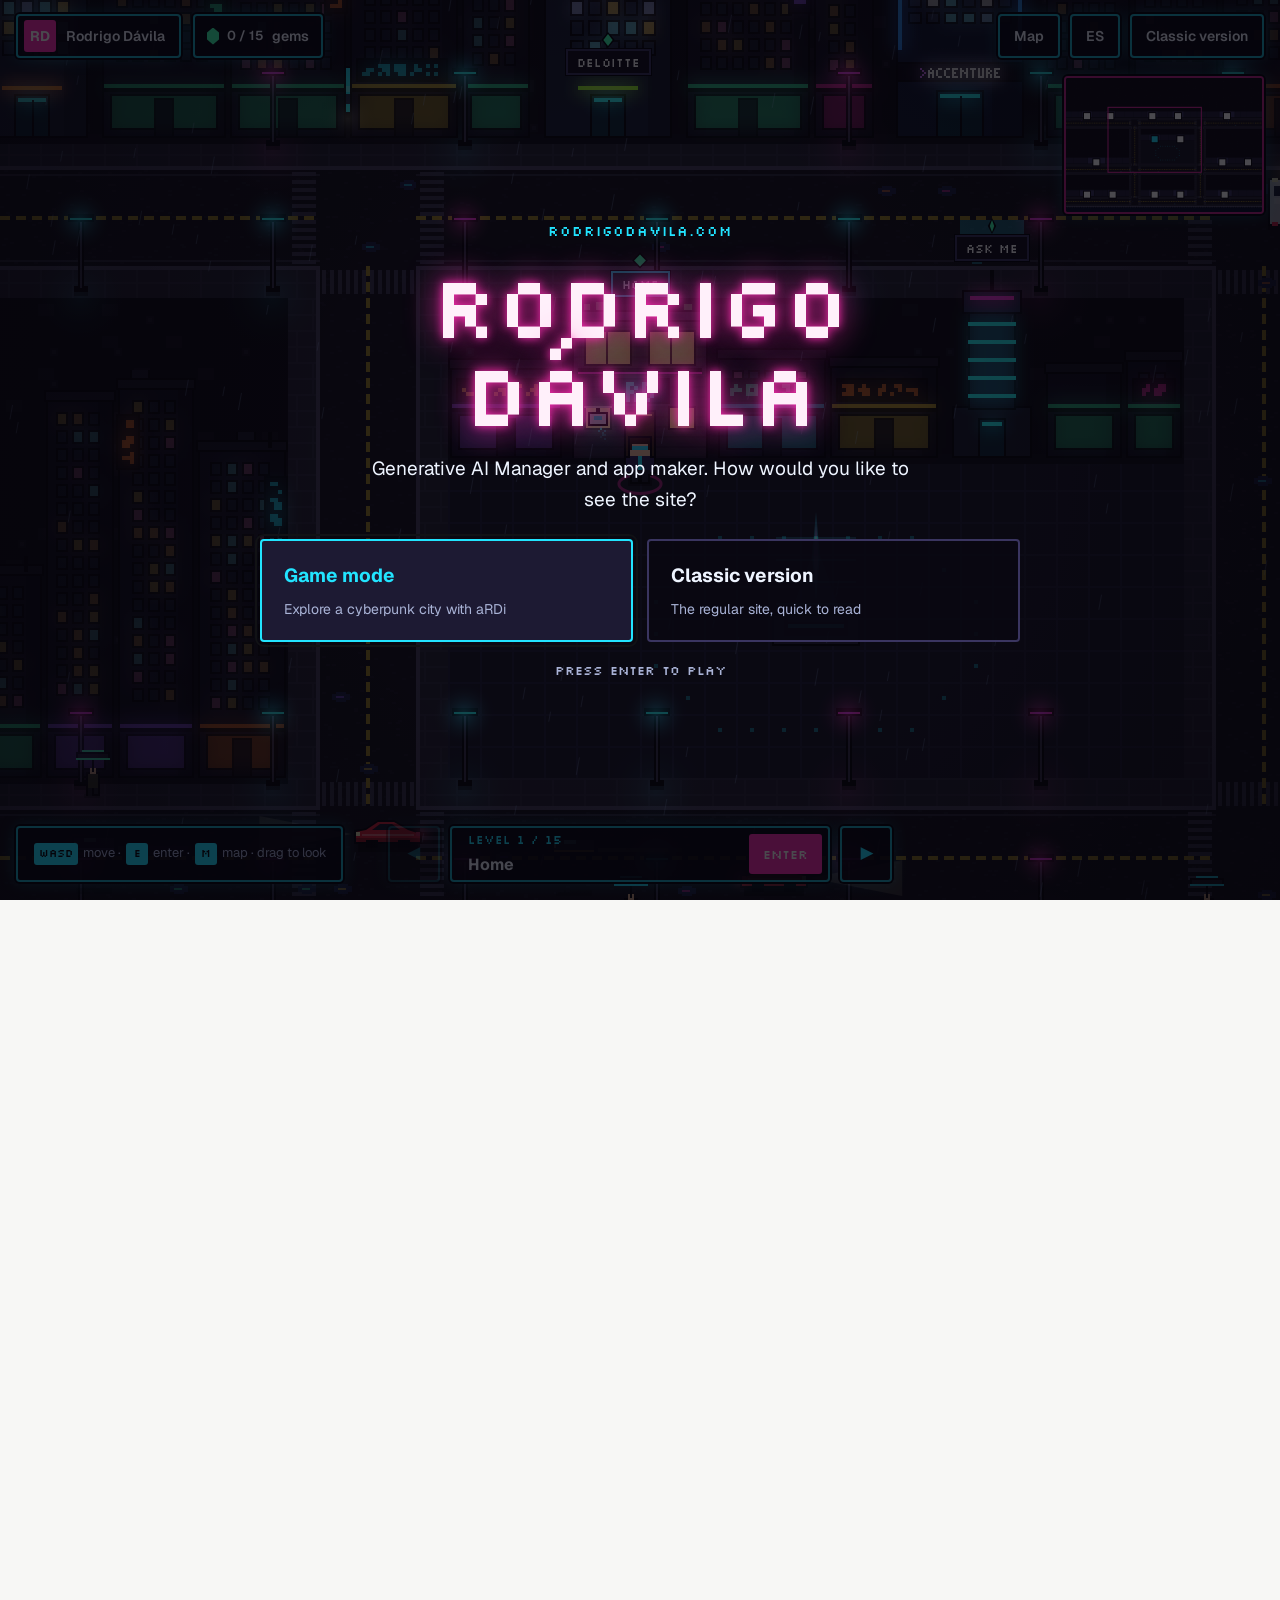
==== commit 6540b6e6: "Móvil: nombres de los edificios de arriba fijados al borde; versión en los enlaces de CSS y JS para " ====
--- a/index.html
+++ b/index.html
@@ -19,8 +19,8 @@
     <link rel="preconnect" href="https://fonts.googleapis.com">
     <link rel="preconnect" href="https://fonts.gstatic.com" crossorigin>
     <link href="https://fonts.googleapis.com/css2?family=Geist:wght@400;500;600;700&family=Silkscreen&display=swap" rel="stylesheet">
-    <link rel="stylesheet" href="css/estilo.css">
-    <link rel="stylesheet" href="css/juego.css">
+    <link rel="stylesheet" href="css/estilo.css?v=17">
+    <link rel="stylesheet" href="css/juego.css?v=17">
     <script>
         // Idioma y tema antes de pintar: lo guardado; si no, lo del sistema.
         (function () {
@@ -427,7 +427,7 @@
         <svg viewBox="0 0 24 24" width="22" height="22" aria-hidden="true"><path d="M12 19V5M5 12l7-7 7 7" fill="none" stroke="currentColor" stroke-width="2.4" stroke-linecap="round" stroke-linejoin="round"/></svg>
     </a>
 
-    <script src="js/app.js" defer></script>
-    <script src="js/juego.js" defer></script>
+    <script src="js/app.js?v=17" defer></script>
+    <script src="js/juego.js?v=17" defer></script>
 </body>
 </html>
--- a/css/juego.css
+++ b/css/juego.css
@@ -1,33 +1,33 @@
 /* rodrigodavila.com · modo juego
-   Mundo en pixel art dibujado en canvas; la interfaz imita los marcos de
-   diálogo de los juegos de aventuras de 16 bits. Es el mismo marco en los
-   dos temas; el mundo se oscurece de noche con el tema oscuro. */
+   Ciudad cyberpunk en pixel art dibujada en canvas. La interfaz va en
+   paneles oscuros con filo de neón; es siempre de noche, en los dos temas. */
 
 .juego {
-    --caja: #141a2a;
-    --caja-2: #222a40;
-    --marco: #e9e2cc;
-    --marco-o: #0b0e16;
-    --texto-j: #f4f1e6;
-    --tenue-j: #b9bfd3;
-    --gema: #3ee6a0;
+    --caja: rgba(9, 8, 18, .9); /* taste-skill-ignore: panel del juego */
+    --caja-2: #1d1a33;
+    --marco: #22e4ff;
+    --marco-2: #ff2fb3;
+    --texto-j: #eef4ff;
+    --tenue-j: #a9b3d6;
+    --gema: #3dffb0;
     --pixel: "Silkscreen", var(--font);
     position: fixed; inset: 0; z-index: 60;
-    background: #3b86d1; color: var(--texto-j); /* taste-skill-ignore: color del agua del mundo */
-    overflow: hidden; touch-action: none; user-select: none;
+    background: #05040a; color: var(--texto-j); /* taste-skill-ignore: noche del juego */
+    overflow: hidden; touch-action: manipulation; user-select: none;
     -webkit-tap-highlight-color: transparent;
 }
 .juego[hidden] { display: none; }
 html.en-juego, html.en-juego body { overflow: hidden; }
 html.en-juego .barra, html.en-juego main, html.en-juego .pie, html.en-juego .saltar, html.en-juego .subir { visibility: hidden; }
 
-.juego-lienzo { position: absolute; inset: 0; width: 100%; height: 100%; display: block; image-rendering: pixelated; cursor: crosshair; }
-
-/* Marco de diálogo: borde claro con contorno oscuro, esquinas casi rectas */
-.marco-j, .hud-marca, .hud-gemas, .hud-boton, .hud-paso, .hud-entrar, .hud-ayuda, .boton-a, .mapa-aviso, .hada-globo, .titulo-caja {
+.juego-lienzo { position: absolute; inset: 0; width: 100%; height: 100%; display: block; image-rendering: pixelated; cursor: grab; touch-action: none; }
+.juego.arrastrando .juego-lienzo { cursor: grabbing; }
+
+/* Paneles con filo de neón */
+.hud-marca, .hud-gemas, .hud-boton, .hud-paso, .hud-entrar, .hud-ayuda, .boton-a, .mapa-aviso, .hada-globo, .inventario, .minimapa {
     background: var(--caja); color: var(--texto-j);
-    border: 3px solid var(--marco); border-radius: 6px;
-    outline: 3px solid var(--marco-o);
+    border: 2px solid color-mix(in srgb, var(--marco) 75%, transparent); border-radius: 4px;
+    box-shadow: 0 0 0 2px #05040a, 0 0 16px color-mix(in srgb, var(--marco) 28%, transparent); /* taste-skill-ignore: brillo de neón del HUD */
 }
 
 /* HUD */
@@ -38,40 +38,74 @@
     padding: max(14px, env(safe-area-inset-top, 0px)) max(16px, env(safe-area-inset-right, 0px)) 0 max(16px, env(safe-area-inset-left, 0px));
 }
 .hud-marca { display: flex; align-items: center; gap: 10px; height: 44px; padding: 0 14px 0 6px; font-weight: 600; font-size: var(--t-s); }
-.hud-marca .marca-sello { border-radius: 4px; }
-.hud-gemas { display: flex; align-items: center; gap: 10px; height: 44px; padding: 0 12px; margin-right: auto; }
-.gemas-fila { display: flex; gap: 3px; }
-.gemas-fila i {
-    width: 9px; height: 13px; background: #39415a; /* taste-skill-ignore: hueco de gema */
-    clip-path: polygon(50% 0, 100% 35%, 100% 65%, 50% 100%, 0 65%, 0 35%);
-    transition: background-color .3s, transform .3s;
-}
-.gemas-fila i.llena { background: var(--gema); transform: scale(1.12); }
+.hud-marca .marca-sello { border-radius: 3px; background: var(--marco-2); color: #fff; } /* taste-skill-ignore */
+.hud-gemas-caja { position: relative; margin-right: auto; }
+.hud-gemas { display: flex; align-items: center; gap: 8px; height: 44px; padding: 0 12px; font-size: var(--t-s); font-weight: 600; transition: transform .15s, background-color .2s; }
+.hud-gemas:hover { background: var(--caja-2); }
+.hud-gemas:active { transform: scale(.94); }
+.gema-icono, .inv-gema {
+    display: block; width: 12px; height: 17px; background: var(--gema);
+    clip-path: polygon(50% 0, 100% 30%, 100% 70%, 50% 100%, 0 70%, 0 30%);
+}
+.inv-gema { width: 10px; height: 14px; background: #2e2b4a; transition: background-color .3s; } /* taste-skill-ignore: hueco de gema */
+.inv-gema.llena { background: var(--gema); }
+.inventario {
+    position: absolute; top: calc(100% + 12px); left: 0; z-index: 4; width: min(280px, calc(100vw - 32px));
+    max-height: min(60vh, 520px); overflow: auto; padding: 12px;
+}
+.inventario-titulo { font-family: var(--pixel); font-size: 13px; color: var(--marco); padding: 2px 6px 8px; } /* taste-skill-ignore */
+.inventario ol { list-style: none; padding: 0; margin: 0; display: grid; gap: 2px; }
+.inventario button {
+    display: flex; align-items: center; gap: 10px; width: 100%; min-height: 40px; padding: 6px 8px; border-radius: 4px;
+    appearance: none; background: transparent; border: 0; outline: 0; cursor: pointer;
+    font: inherit; font-size: var(--t-s); color: var(--tenue-j); text-align: left; transition: background-color .15s;
+}
+.inventario button:hover, .inventario button:focus-visible { background: var(--caja-2); color: var(--texto-j); }
+.inventario li.hecho button { color: var(--texto-j); }
+.inventario .inventario-reinicio { justify-content: center; margin-top: 8px; color: var(--tenue-j); font-size: 13px; background: var(--caja-2); }
+
+/* Minimapa siempre visible */
+.minimapa {
+    position: absolute; z-index: 2; right: max(16px, env(safe-area-inset-right, 0px)); top: calc(max(14px, env(safe-area-inset-top, 0px)) + 62px);
+    width: 200px; height: 138px; cursor: pointer; image-rendering: auto; padding: 0;
+    border-color: color-mix(in srgb, var(--marco-2) 75%, transparent);
+}
+.juego.en-mapa .minimapa { display: none; }
+
+/* Cartel del barrio al entrar en él */
+.barrio-cartel {
+    position: absolute; z-index: 1; left: 50%; top: calc(max(14px, env(safe-area-inset-top, 0px)) + 70px); translate: -50% 0;
+    font-family: var(--pixel); font-size: clamp(1rem, .8rem + 1vw, 1.5rem); color: #ffd6f1; letter-spacing: .08em; text-transform: uppercase; /* taste-skill-ignore */
+    text-shadow: 0 0 8px #ff2fb3, 0 0 22px #ff2fb3; /* taste-skill-ignore: rótulo de neón */
+    white-space: nowrap; pointer-events: none; opacity: 0;
+}
+.barrio-cartel.visible { animation: cartel 3.2s ease both; }
+@keyframes cartel { 0% { opacity: 0; transform: translateY(-8px); } 12%, 70% { opacity: 1; transform: none; } 100% { opacity: 0; } }
+
 .gemas-cuenta { font-family: var(--pixel); font-size: 13px; } /* taste-skill-ignore: marcador del juego */
 .hud-botones { display: flex; align-items: center; gap: 10px; }
 .hud-boton { height: 44px; padding: 0 14px; font-size: var(--t-s); font-weight: 600; transition: transform .15s, background-color .2s; }
 .hud-boton:hover, .hud-paso:hover:not(:disabled) { background: var(--caja-2); }
 .hud-boton:active, .hud-paso:active:not(:disabled), .hud-entrar:active, .boton-a:active { transform: scale(.94); }
-.juego.en-mapa [data-j-mapa] { background: var(--acento); }
-.juego.en-mapa .juego-lienzo { cursor: grab; }
+.juego.en-mapa [data-j-mapa] { background: var(--marco); color: #05040a; } /* taste-skill-ignore */
 
 .hud-niveles {
     position: absolute; left: 50%; bottom: max(18px, env(safe-area-inset-bottom, 0px)); z-index: 2;
     display: flex; align-items: center; gap: 10px; transform: translateX(-50%);
 }
-.hud-paso { display: grid; place-items: center; width: 52px; height: 56px; font-size: 18px; transition: transform .15s, opacity .2s, background-color .2s; }
-.hud-paso:disabled { opacity: .4; cursor: default; }
+.hud-paso { display: grid; place-items: center; width: 52px; height: 56px; font-size: 18px; color: var(--marco); transition: transform .15s, opacity .2s, background-color .2s; }
+.hud-paso:disabled { opacity: .35; cursor: default; }
 .hud-entrar {
     display: grid; grid-template-columns: minmax(0, 1fr) auto; grid-template-rows: auto auto; align-items: center; column-gap: 16px;
     width: min(380px, calc(100vw - 180px)); height: 56px; padding: 0 6px 0 16px; text-align: left; transition: transform .15s;
 }
-.hud-nivel { grid-column: 1; font-family: var(--pixel); font-size: 12px; color: var(--tenue-j); line-height: 1.1; } /* taste-skill-ignore: marcador del juego */
+.hud-nivel { grid-column: 1; font-family: var(--pixel); font-size: 12px; color: var(--marco); line-height: 1.1; } /* taste-skill-ignore: marcador del juego */
 .hud-entrar strong { grid-column: 1; font-size: var(--t-b); line-height: 1.25; white-space: nowrap; overflow: hidden; text-overflow: ellipsis; }
 .hud-accion {
     grid-column: 2; grid-row: 1 / span 2; display: grid; place-items: center; min-width: 64px; height: 40px; padding: 0 14px;
-    border-radius: 4px; background: var(--caja-2); font-family: var(--pixel); font-size: 13px; /* taste-skill-ignore */
-}
-.hud-entrar.listo .hud-accion { background: var(--acento); color: #fff; animation: latido 1.2s ease-in-out infinite; } /* taste-skill-ignore */
+    border-radius: 3px; background: var(--caja-2); font-family: var(--pixel); font-size: 13px; /* taste-skill-ignore */
+}
+.hud-entrar.listo .hud-accion { background: var(--marco-2); color: #fff; animation: latido 1.2s ease-in-out infinite; } /* taste-skill-ignore */
 @keyframes latido { 50% { transform: scale(1.06); } }
 
 .hud-ayuda {
@@ -80,9 +114,9 @@
 }
 .hud-ayuda kbd {
     display: inline-grid; place-items: center; min-width: 22px; height: 22px; padding: 0 5px; margin: 0 2px;
-    border-radius: 3px; background: var(--marco); color: var(--marco-o); font-family: var(--pixel); font-size: 11px; /* taste-skill-ignore */
-}
-@media (max-width: 1180px) { .hud-ayuda { display: none; } }
+    border-radius: 3px; background: var(--marco); color: #05040a; font-family: var(--pixel); font-size: 11px; /* taste-skill-ignore */
+}
+@media (max-width: 1240px) { .hud-ayuda { display: none; } }
 
 /* Mando y botón A (pantallas táctiles) */
 .mando, .boton-a { display: none; }
@@ -91,7 +125,7 @@
 .mando {
     position: absolute; z-index: 2; left: max(18px, env(safe-area-inset-left, 0px)); bottom: max(22px, env(safe-area-inset-bottom, 0px));
     width: 124px; height: 124px; place-items: center; border-radius: 50%;
-    background: color-mix(in srgb, var(--caja) 70%, transparent); border: 3px solid var(--marco); outline: 3px solid var(--marco-o);
+    background: rgba(9, 8, 18, .7); border: 2px solid var(--marco); /* taste-skill-ignore */
     touch-action: none;
 }
 .mando::before, .mando::after { content: ""; position: absolute; background: color-mix(in srgb, var(--marco) 30%, transparent); }
@@ -99,7 +133,7 @@
 .mando::after { width: 4px; height: 70%; }
 .mando-bola {
     position: relative; z-index: 1; width: 52px; height: 52px; border-radius: 50%;
-    background: var(--marco); border: 3px solid var(--marco-o); transition: transform .12s;
+    background: var(--marco); border: 3px solid #05040a; transition: transform .12s;
 }
 .mando.activo .mando-bola { transition: none; background: #fff; } /* taste-skill-ignore */
 .boton-a {
@@ -109,7 +143,7 @@
 }
 .boton-a span { font-family: var(--pixel); font-size: 28px; line-height: 1; } /* taste-skill-ignore: botón del mando */
 .boton-a small { font-size: 12px; color: var(--tenue-j); } /* taste-skill-ignore */
-.boton-a.listo { background: var(--acento); animation: latido 1.2s ease-in-out infinite; }
+.boton-a.listo { background: var(--marco-2); animation: latido 1.2s ease-in-out infinite; }
 .boton-a.listo small { color: #fff; } /* taste-skill-ignore */
 
 @media (max-width: 899px) {
@@ -118,16 +152,15 @@
     .hud-niveles { bottom: auto; top: calc(max(14px, env(safe-area-inset-top, 0px)) + 60px); }
     .hud-entrar { width: min(300px, calc(100vw - 160px)); height: 50px; }
     .hud-paso { width: 46px; height: 50px; }
+    .minimapa { width: 150px; height: 104px; top: calc(max(14px, env(safe-area-inset-top, 0px)) + 124px); }
+    .barrio-cartel { top: auto; bottom: calc(max(22px, env(safe-area-inset-bottom, 0px)) + 140px); }
 }
 @media (max-width: 520px) {
     .hud-arriba { gap: 8px; }
     .hud-marca { display: none; }
-    .gemas-fila { display: none; }
+    .gemas-txt { display: none; }
     .hud-boton { padding: 0 10px; }
-    .hud-gemas::before {
-        content: ""; width: 10px; height: 14px; background: var(--gema);
-        clip-path: polygon(50% 0, 100% 35%, 100% 65%, 50% 100%, 0 65%, 0 35%);
-    }
+    .minimapa { width: 120px; height: 83px; }
     .hud-clasica [lang] { font-size: 0; }
     .hud-clasica [lang]::after { font-size: var(--t-s); }
     .hud-clasica [lang="es"]::after { content: "Clásica"; }
@@ -139,9 +172,9 @@
     display: none; padding: 12px 16px; font-size: var(--t-s); white-space: nowrap;
 }
 .juego.en-mapa .mapa-aviso { display: block; }
-.juego.en-mapa .hud-niveles, .juego.en-mapa .mando, .juego.en-mapa .boton-a, .juego.en-mapa .hud-ayuda, .juego.en-mapa .hada-globo { display: none; }
-
-/* Bocadillo del hada */
+.juego.en-mapa .hud-niveles, .juego.en-mapa .mando, .juego.en-mapa .boton-a, .juego.en-mapa .hud-ayuda, .juego.en-mapa .hada-globo, .juego.en-mapa .barrio-cartel { display: none; }
+
+/* Bocadillo de aRDi */
 .hada-globo {
     position: absolute; left: 0; top: 0; z-index: 1; width: max-content; max-width: min(300px, 70vw);
     padding: 10px 14px 12px; margin: 0; pointer-events: auto; cursor: pointer;
@@ -151,41 +184,124 @@
 }
 .hada-globo.visible { opacity: 1; scale: 1; visibility: visible; }
 .hada-globo::after {
-    content: ""; position: absolute; left: 50%; top: -12px; width: 14px; height: 10px; translate: -50% 0;
+    content: ""; position: absolute; left: 50%; top: -11px; width: 14px; height: 9px; translate: -50% 0;
     background: var(--marco); clip-path: polygon(50% 0, 100% 100%, 0 100%);
 }
-.hada-nombre { font-family: var(--pixel); font-size: 12px; color: #9fdcff; line-height: 1.2; } /* taste-skill-ignore: nombre del hada */
+.hada-globo.arriba { translate: -50% calc(-100% - 18px); }
+.hada-globo.arriba::after { top: auto; bottom: -11px; clip-path: polygon(0 0, 100% 0, 50% 100%); }
+.hada-nombre { font-family: var(--pixel); font-size: 12px; color: var(--marco); line-height: 1.2; } /* taste-skill-ignore: nombre del dron */
 .hada-texto { font-size: 15px; line-height: 1.4; min-height: 1.4em; }
 
-/* Pantalla de título */
+/* En el móvil se juega en horizontal */
+.girar {
+    position: absolute; inset: 0; z-index: 3; display: none; place-content: center; justify-items: center; gap: 14px; text-align: center;
+    padding-left: max(24px, env(safe-area-inset-left, 0px)); padding-right: max(24px, env(safe-area-inset-right, 0px));
+    background: rgba(5, 4, 10, .9); color: var(--marco); /* taste-skill-ignore */
+}
+.girar svg { animation: girar 2.4s ease-in-out infinite; }
+@keyframes girar { 0%, 30% { transform: rotate(0); } 60%, 100% { transform: rotate(-90deg); } }
+.girar-titulo { font-family: var(--pixel); font-size: 1.25rem; color: #ffd6f1; text-shadow: 0 0 10px #ff2fb3; } /* taste-skill-ignore: rótulo de neón */
+.girar-texto { color: var(--tenue-j); }
+.girar .opcion { margin-top: 10px; text-align: center; }
+@media (orientation: portrait) and (pointer: coarse) {
+    .juego.tactil .girar { display: grid; }
+}
+/* Móvil en horizontal: HUD mínimo. Arriba, gemas a la izquierda y Mapa + menú a la
+   derecha; abajo, el mando y el botón A. El nombre del edificio solo aparece junto a su puerta. */
+.hud-menu { display: none; }
+.hud-sitio { display: none; }
+.juego.movil .hud-sitio {
+    display: block; order: 2; margin-right: auto; align-self: center; pointer-events: none;
+    font-family: var(--pixel); font-size: 11px; color: #ffd6f1; text-transform: uppercase; letter-spacing: .06em; /* taste-skill-ignore */
+    text-shadow: 0 0 8px #ff2fb3; white-space: nowrap; /* taste-skill-ignore: rótulo de neón */
+}
+.juego.movil .hud-gemas-caja { order: 1; margin-right: 0; }
+.juego.movil .hud-botones { order: 3; }
+.juego.movil .hud-arriba { padding-top: max(10px, env(safe-area-inset-top, 0px)); gap: 8px; }
+.juego.movil .hud-marca, .juego.movil .minimapa, .juego.movil .barrio-cartel, .juego.movil .gemas-txt, .juego.movil .hud-paso { display: none; }
+.juego.movil .hud-gemas, .juego.movil .hud-boton { height: 40px; }
+.juego.movil .hud-menu { display: grid; place-items: center; width: 40px; padding: 0; }
+.juego.movil .hud-botones { gap: 8px; }
+.juego.movil .hud-botones [data-j-idioma], .juego.movil .hud-botones .hud-clasica { display: none; }
+.juego.movil .hud-botones.abierto [data-j-idioma], .juego.movil .hud-botones.abierto .hud-clasica { display: block; }
+.juego.movil.menu-abierto .hada-globo { visibility: hidden; }
+.juego.movil .hud-clasica [lang] { font-size: 0; }
+.juego.movil .hud-clasica [lang]::after { font-size: var(--t-s); }
+.juego.movil .hud-clasica [lang="es"]::after { content: "Clásica"; }
+.juego.movil .hud-clasica [lang="en"]::after { content: "Classic"; }
+.juego.movil .hud-entrar { width: auto; min-width: 200px; max-width: calc(100vw - 340px); }
+.juego.movil .hud-botones.abierto .hud-menu { background: var(--marco); color: #05040a; } /* taste-skill-ignore */
+.juego.movil .hud-niveles { display: flex; top: auto; bottom: max(14px, env(safe-area-inset-bottom, 0px)); }
+.juego.movil .hud-entrar { width: min(320px, calc(100vw - 380px)); height: 52px; }
+.juego.movil .hud-nivel { font-size: 10px; } /* taste-skill-ignore */
+.juego.movil .hud-entrar strong { font-size: var(--t-s); }
+.juego.movil .hud-accion { height: 38px; }
+/* Mando grande y algo más arriba, donde cae el pulgar */
+.juego.movil .mando { width: 140px; height: 140px; left: max(20px, env(safe-area-inset-left, 0px)); bottom: max(34px, env(safe-area-inset-bottom, 0px)); background: rgba(9, 8, 18, .5); } /* taste-skill-ignore */
+.juego.movil .mando-bola { width: 58px; height: 58px; }
+.juego.movil .boton-a { width: 92px; height: 92px; right: max(24px, env(safe-area-inset-right, 0px)); bottom: max(46px, env(safe-area-inset-bottom, 0px)); }
+.juego.movil .boton-a span { font-size: 26px; } /* taste-skill-ignore */
+.juego.movil .boton-a small { font-size: 13px; font-weight: 600; } /* taste-skill-ignore */
+/* aRDi habla arriba, en el centro, sin tapar al personaje */
+.juego.movil .hada-globo {
+    left: 50%; top: max(10px, env(safe-area-inset-top, 0px)); translate: -50% 0;
+    max-width: min(400px, calc(100vw - 340px)); padding: 7px 12px 8px;
+}
+.juego.movil .hada-globo::after { display: none; }
+.juego.movil .hada-texto { font-size: 13px; line-height: 1.35; } /* taste-skill-ignore */
+.juego.movil .hada-nombre { font-size: 10px; } /* taste-skill-ignore */
+.juego.movil .mapa-aviso { top: calc(max(10px, env(safe-area-inset-top, 0px)) + 48px); bottom: auto; padding: 6px 12px; font-size: 13px; } /* taste-skill-ignore */
+.juego.movil .mapa-aviso, .juego.movil.en-mapa .mapa-aviso { display: none; }
+.juego.movil.hablando:not(.en-mapa) .hud-sitio { visibility: hidden; }
+.juego.movil .hud { z-index: 3; }
+.juego.movil.en-mapa .hud-niveles { display: none; }
+@media (max-height: 500px) and (orientation: landscape) {
+    .titulo-caja { gap: 10px; }
+    .titulo-caja h2 { font-size: 2.2rem; }
+    .titulo-opciones { grid-template-columns: 1fr 1fr; }
+    .opcion { padding: 12px 16px; }
+}
+
+/* Pantalla de entrada: juego o clásica */
 .juego-titulo {
     position: absolute; inset: 0; z-index: 3; display: grid; place-items: center;
     padding-left: max(16px, env(safe-area-inset-left, 0px)); padding-right: max(16px, env(safe-area-inset-right, 0px));
-    background: color-mix(in srgb, #0b0e16 55%, transparent); /* taste-skill-ignore */
+    background: rgba(5, 4, 10, .72); /* taste-skill-ignore */
     transition: opacity .35s var(--curva);
 }
 .juego-titulo.fuera { opacity: 0; }
 .juego-titulo[hidden] { display: none; }
 .titulo-caja {
-    display: grid; gap: 20px; justify-items: center; text-align: center; max-width: 720px;
-    padding: clamp(28px, 5vw, 56px);
+    display: grid; gap: 18px; justify-items: center; text-align: center; max-width: 760px;
     animation: entra-titulo .6s var(--curva) both;
 }
 @keyframes entra-titulo { from { opacity: 0; transform: translateY(24px) scale(.98); } }
-.titulo-pixel { font-family: var(--pixel); font-size: var(--t-s); color: #9fdcff; } /* taste-skill-ignore */
-.titulo-caja h2 { font-size: clamp(2.5rem, 1.4rem + 4.6vw, 4.75rem); letter-spacing: -0.05em; line-height: .95; }
-.titulo-lead { font-size: var(--t-l); color: var(--tenue-j); max-width: 40ch; }
-.titulo-botones { display: flex; flex-wrap: wrap; justify-content: center; gap: 10px; }
-.titulo-botones .boton { min-height: 52px; padding: 0 26px; font-size: var(--t-b); border-radius: 6px; }
-.titulo-botones .boton:not(.boton-lleno) { color: var(--texto-j); border-color: var(--marco); }
-.titulo-botones .boton-lleno { background: var(--acento); color: #fff; animation: latido 1.8s ease-in-out infinite; } /* taste-skill-ignore */
+.titulo-pixel { font-family: var(--pixel); font-size: var(--t-s); color: var(--marco); letter-spacing: .06em; } /* taste-skill-ignore */
+.titulo-caja h2 {
+    font-family: var(--pixel); font-weight: 400; font-size: clamp(2.4rem, 1rem + 6vw, 5.5rem); line-height: 1; letter-spacing: -0.02em;
+    color: #fff0fa; text-shadow: 0 0 10px #ff2fb3, 0 0 34px #ff2fb3; /* taste-skill-ignore: rótulo de neón */
+}
+.titulo-lead { font-size: var(--t-l); color: var(--texto-j); max-width: 42ch; }
+.titulo-opciones { display: grid; grid-template-columns: repeat(auto-fit, minmax(min(100%, 260px), 1fr)); gap: 14px; width: 100%; margin-top: 6px; }
+.opcion {
+    display: grid; gap: 6px; padding: 20px 22px; text-align: left; cursor: pointer;
+    background: var(--caja); color: var(--texto-j); border: 2px solid #3a3560; border-radius: 4px; /* taste-skill-ignore */
+    transition: transform .15s, border-color .2s, background-color .2s;
+}
+.opcion strong { font-size: var(--t-l); }
+.opcion small { font-size: var(--t-s); color: var(--tenue-j); }
+.opcion:hover, .opcion:focus-visible { border-color: var(--marco); background: var(--caja-2); }
+.opcion:active { transform: scale(.97); }
+.opcion-juego { border-color: var(--marco); }
+.opcion-juego strong { color: var(--marco); }
 .titulo-ayuda { font-family: var(--pixel); font-size: 13px; color: var(--tenue-j); animation: parpadeo 1.2s steps(2) infinite; } /* taste-skill-ignore */
 @keyframes parpadeo { 50% { opacity: .35; } }
+@media (pointer: coarse) { .titulo-ayuda { display: none; } }
 
 /* Panel de nivel */
 .juego-panel {
     position: absolute; inset: 0; z-index: 4; display: grid; place-items: end center;
-    background: color-mix(in srgb, #0b0e16 55%, transparent); /* taste-skill-ignore */
+    background: rgba(5, 4, 10, .6); /* taste-skill-ignore */
     opacity: 0; transition: opacity .25s var(--curva); touch-action: auto; user-select: text;
 }
 .juego-panel.abierto { opacity: 1; }
@@ -194,7 +310,7 @@
 .panel-caja {
     width: 100%; max-width: 1180px; max-height: calc(100% - 12px); overflow-y: auto; overscroll-behavior: contain;
     background: var(--bg); color: var(--ink);
-    border: 3px solid var(--marco); outline: 3px solid var(--marco-o); border-radius: 8px 8px 0 0;
+    border: 2px solid var(--marco); border-radius: 6px 6px 0 0;
     transform: translateY(40px); transition: transform .35s var(--curva);
 }
 @media (min-width: 900px) { .panel-caja { max-height: calc(100vh - 56px); border-radius: 8px; } }
@@ -225,6 +341,40 @@
     .panel-pie .boton { flex: 1; }
     .sig-nombre { display: none; }
 }
+
+/* Panel en el móvil (horizontal): una barra fina arriba (cerrar, nivel y título, anterior
+   y siguiente) y el contenido a todo lo ancho, con su propio scroll. */
+.juego.movil .juego-panel { place-items: stretch; padding: 0; }
+.juego.movil .panel-caja {
+    display: grid; grid-template-columns: minmax(0, 1fr) auto; grid-template-rows: auto minmax(0, 1fr);
+    max-width: none; max-height: none; height: 100%; overflow: hidden; border: 0; border-radius: 0;
+}
+.juego.movil .panel-cabeza {
+    grid-column: 1; grid-row: 1; position: static; justify-content: flex-start; gap: 12px;
+    padding: max(6px, env(safe-area-inset-top, 0px)) 8px 6px max(12px, env(safe-area-inset-left, 0px));
+    border-bottom: 2px solid var(--marco);
+}
+.juego.movil .panel-cabeza > div { display: flex; align-items: baseline; gap: 10px; min-width: 0; }
+.juego.movil .panel-num { font-size: 10px; white-space: nowrap; } /* taste-skill-ignore */
+.juego.movil .panel-cabeza h2 { font-size: 1.05rem; line-height: 1.2; white-space: nowrap; overflow: hidden; text-overflow: ellipsis; }
+.juego.movil .panel-cerrar { order: -1; width: 40px; height: 40px; padding: 0; justify-content: center; }
+.juego.movil .panel-cerrar > span { display: none; }
+.juego.movil .panel-pie {
+    grid-column: 2; grid-row: 1; position: static; align-items: center; gap: 6px;
+    padding: max(6px, env(safe-area-inset-top, 0px)) max(12px, env(safe-area-inset-right, 0px)) 6px 0;
+    border-bottom: 2px solid var(--marco);
+}
+.juego.movil .panel-pie .boton { min-height: 40px; height: 40px; padding: 0 14px; margin-left: 0; font-size: var(--t-s); flex: none; }
+.juego.movil .panel-pie [data-j-panel-paso="-1"] > span[lang] { display: none; }
+.juego.movil .panel-pie .sig-nombre { display: inline; }
+.juego.movil .panel-cuerpo {
+    grid-column: 1 / -1; grid-row: 2; display: block; overflow-y: auto; overscroll-behavior: contain; touch-action: pan-y; -webkit-overflow-scrolling: touch;
+    padding: 14px max(16px, env(safe-area-inset-right, 0px)) max(20px, env(safe-area-inset-bottom, 0px)) max(16px, env(safe-area-inset-left, 0px));
+    zoom: .9;
+}
+.juego.movil .panel-cuerpo > .portada-texto h1 { font-size: 2.6rem; }
+.juego.movil .panel-cuerpo > * + * { margin-top: 16px; }
+.juego.movil .panel-cuerpo [class*="carrusel"], .juego.movil .panel-cuerpo [class*="capturas"] { touch-action: pan-x pan-y; }
 
 /* Empresas: todos los proyectos */
 .mision-cabeza { display: grid; gap: 6px; max-width: 70ch; }
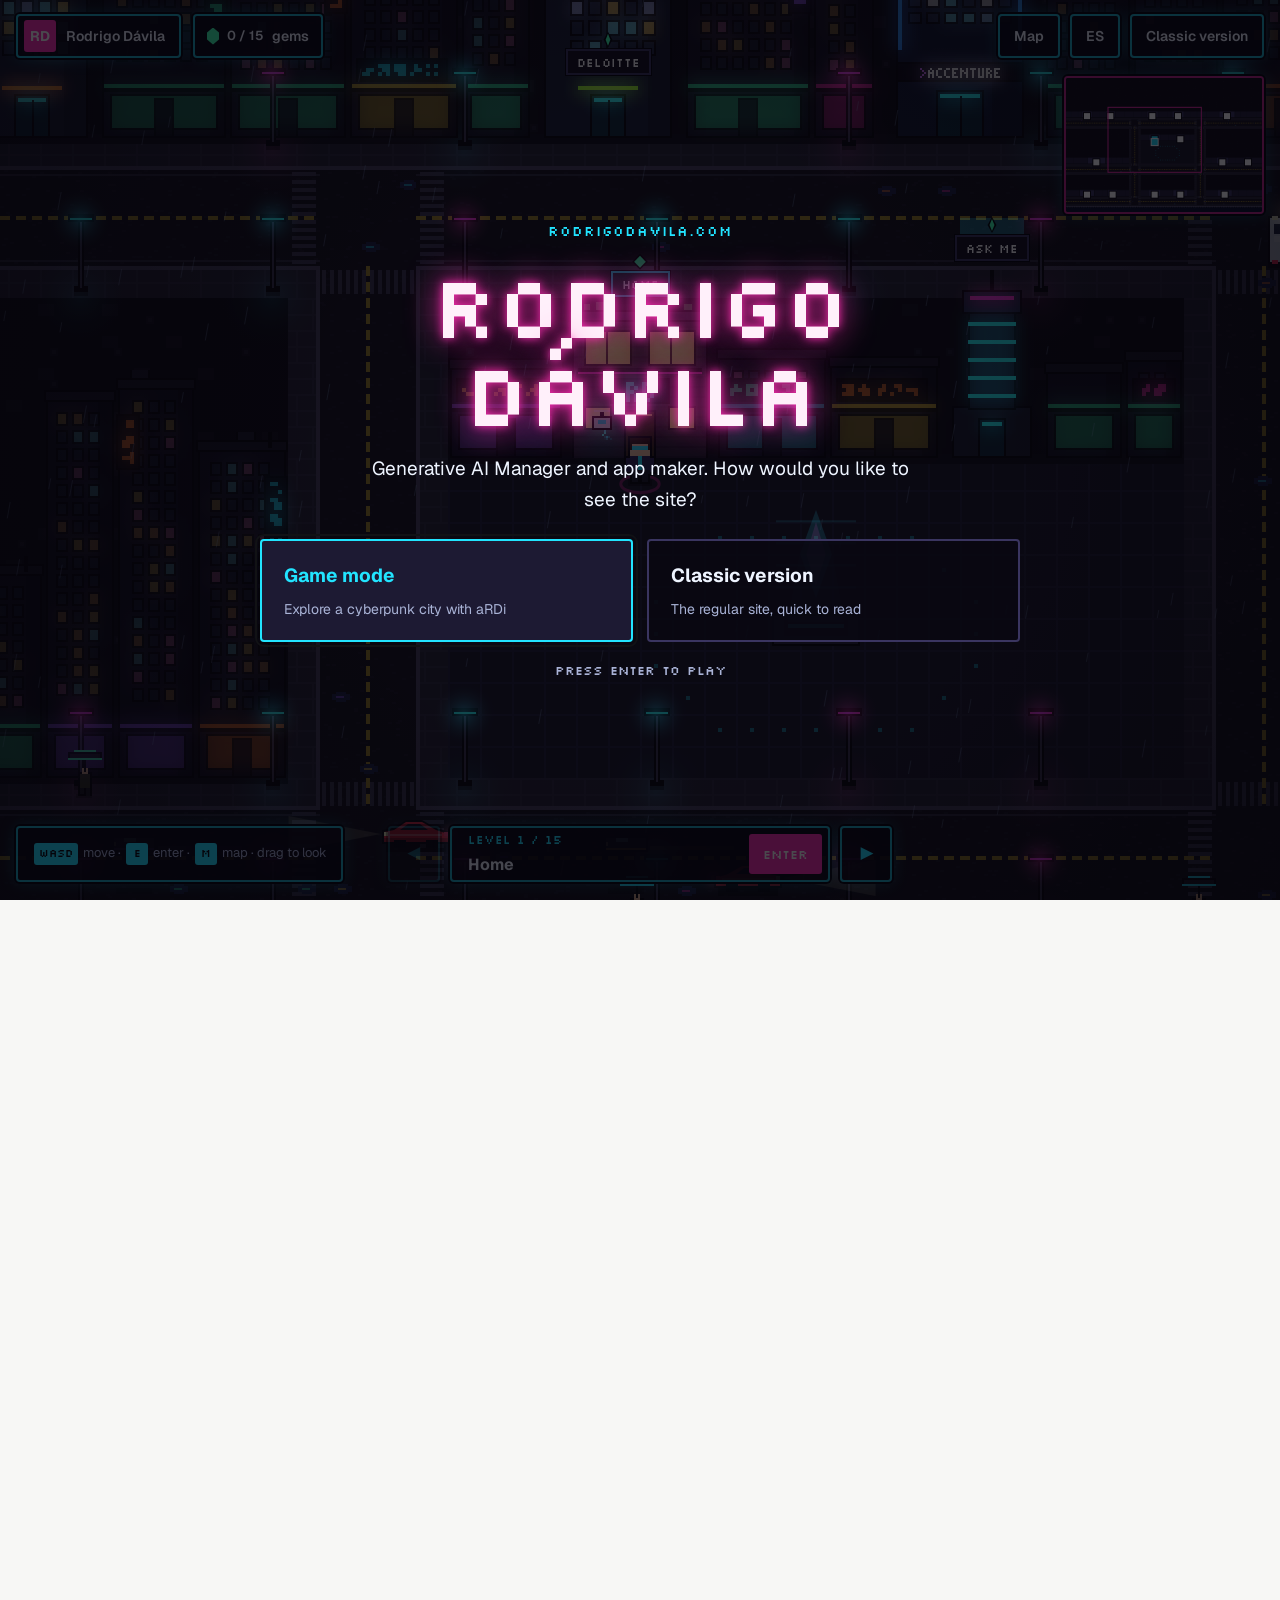
==== commit 083ed340: "Versión clásica en el móvil: el scroll ya no salta arriba al mostrarse u ocultarse la barra del nave" ====
--- a/index.html
+++ b/index.html
@@ -19,8 +19,8 @@
     <link rel="preconnect" href="https://fonts.googleapis.com">
     <link rel="preconnect" href="https://fonts.gstatic.com" crossorigin>
     <link href="https://fonts.googleapis.com/css2?family=Geist:wght@400;500;600;700&family=Silkscreen&display=swap" rel="stylesheet">
-    <link rel="stylesheet" href="css/estilo.css?v=17">
-    <link rel="stylesheet" href="css/juego.css?v=17">
+    <link rel="stylesheet" href="css/estilo.css?v=18">
+    <link rel="stylesheet" href="css/juego.css?v=18">
     <script>
         // Idioma y tema antes de pintar: lo guardado; si no, lo del sistema.
         (function () {
@@ -427,7 +427,7 @@
         <svg viewBox="0 0 24 24" width="22" height="22" aria-hidden="true"><path d="M12 19V5M5 12l7-7 7 7" fill="none" stroke="currentColor" stroke-width="2.4" stroke-linecap="round" stroke-linejoin="round"/></svg>
     </a>
 
-    <script src="js/app.js?v=17" defer></script>
-    <script src="js/juego.js?v=17" defer></script>
+    <script src="js/app.js?v=18" defer></script>
+    <script src="js/juego.js?v=18" defer></script>
 </body>
 </html>
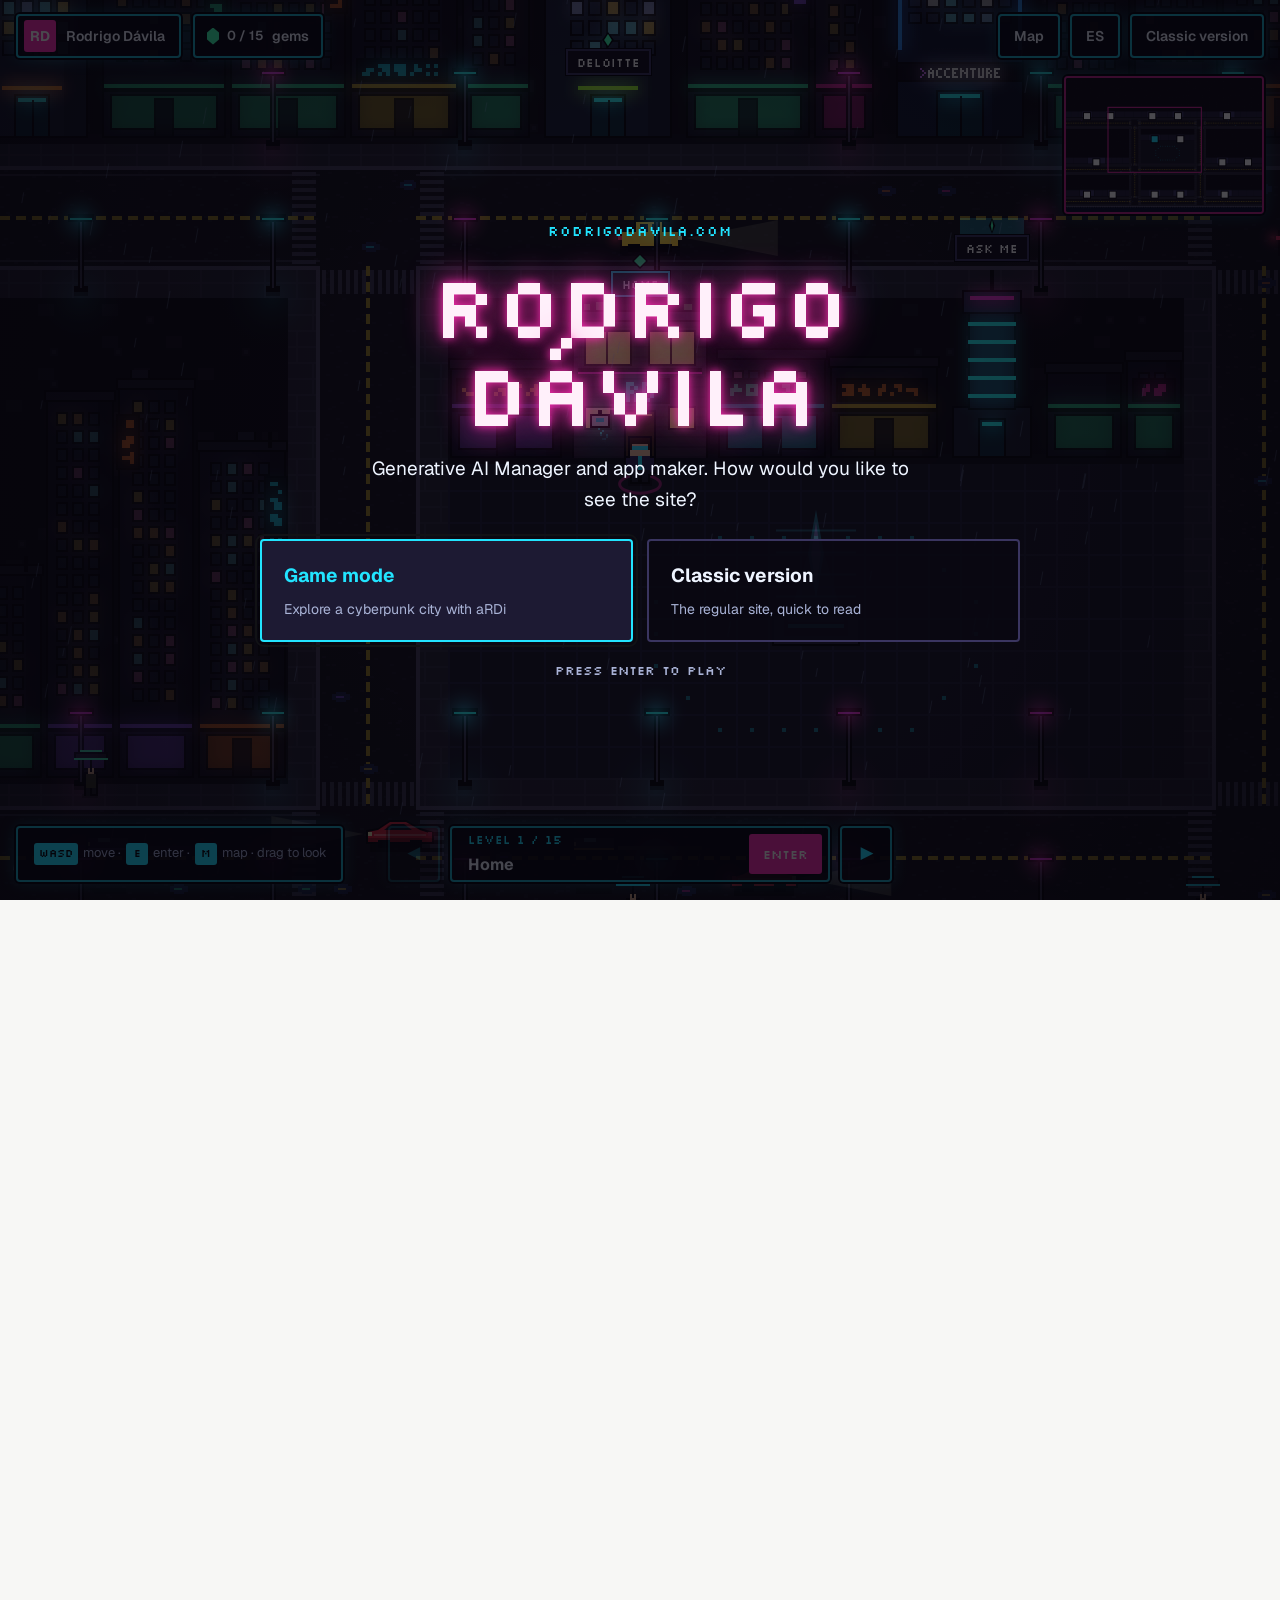
==== commit 6db3b560: "Juego: el descapotable salta siempre sobre el personaje, coches que giran en los cruces, torres ente" ====
--- a/index.html
+++ b/index.html
@@ -19,8 +19,8 @@
     <link rel="preconnect" href="https://fonts.googleapis.com">
     <link rel="preconnect" href="https://fonts.gstatic.com" crossorigin>
     <link href="https://fonts.googleapis.com/css2?family=Geist:wght@400;500;600;700&family=Silkscreen&display=swap" rel="stylesheet">
-    <link rel="stylesheet" href="css/estilo.css?v=18">
-    <link rel="stylesheet" href="css/juego.css?v=18">
+    <link rel="stylesheet" href="css/estilo.css?v=19">
+    <link rel="stylesheet" href="css/juego.css?v=19">
     <script>
         // Idioma y tema antes de pintar: lo guardado; si no, lo del sistema.
         (function () {
@@ -427,7 +427,7 @@
         <svg viewBox="0 0 24 24" width="22" height="22" aria-hidden="true"><path d="M12 19V5M5 12l7-7 7 7" fill="none" stroke="currentColor" stroke-width="2.4" stroke-linecap="round" stroke-linejoin="round"/></svg>
     </a>
 
-    <script src="js/app.js?v=18" defer></script>
-    <script src="js/juego.js?v=18" defer></script>
+    <script src="js/app.js?v=19" defer></script>
+    <script src="js/juego.js?v=19" defer></script>
 </body>
 </html>
--- a/css/estilo.css
+++ b/css/estilo.css
@@ -499,3 +499,6 @@
     *, *::before, *::after { animation-duration: .01ms !important; transition-duration: .01ms !important; }
     .js .aparece { opacity: 1; transform: none; }
 }
+
+/* En el móvil la flecha de volver arriba sobra (y pisaba el aviso de "dónde lo he usado") */
+@media (hover: none) and (pointer: coarse) { .subir { display: none !important; } }
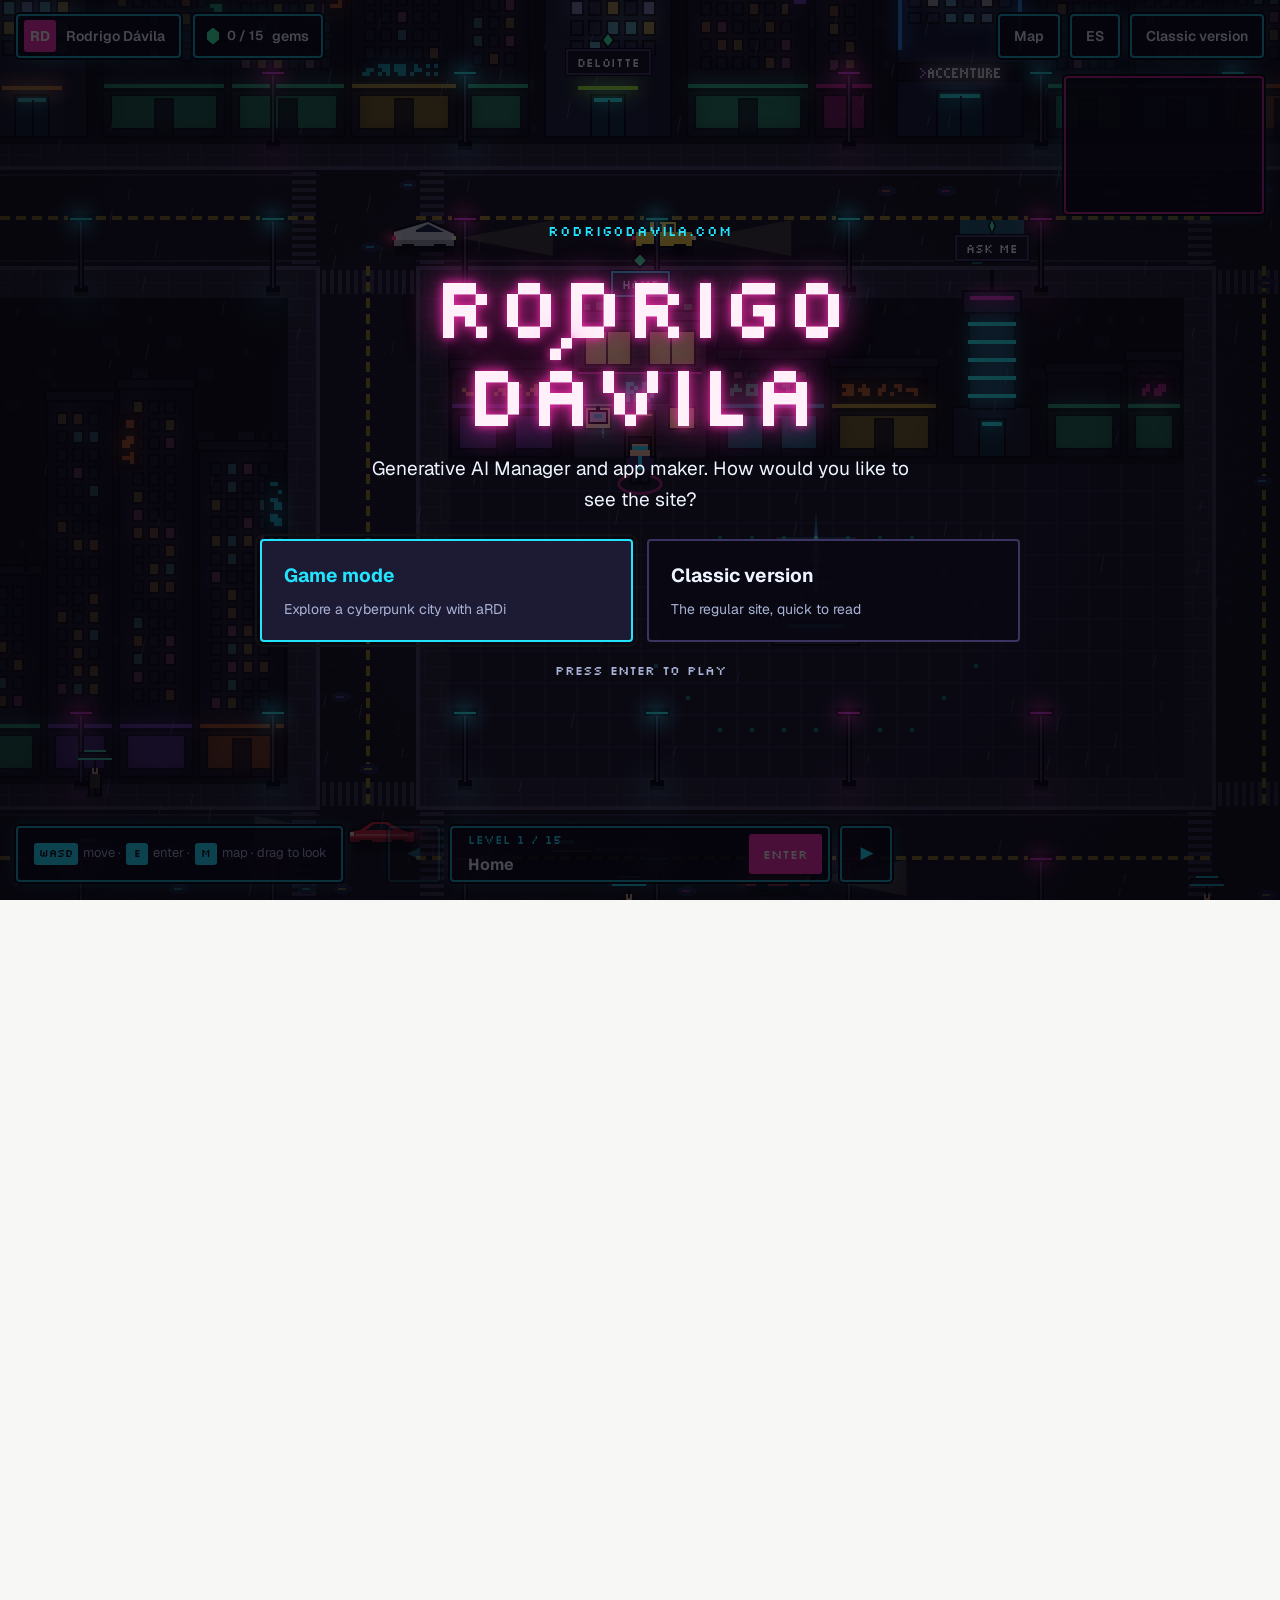
==== commit ddda2c15: "Juego: vuelve la cámara fija del móvil (sin zoom dinámico ante las torres) Co-Authored-By: Claude Op" ====
--- a/index.html
+++ b/index.html
@@ -19,8 +19,8 @@
     <link rel="preconnect" href="https://fonts.googleapis.com">
     <link rel="preconnect" href="https://fonts.gstatic.com" crossorigin>
     <link href="https://fonts.googleapis.com/css2?family=Geist:wght@400;500;600;700&family=Silkscreen&display=swap" rel="stylesheet">
-    <link rel="stylesheet" href="css/estilo.css?v=19">
-    <link rel="stylesheet" href="css/juego.css?v=19">
+    <link rel="stylesheet" href="css/estilo.css?v=20">
+    <link rel="stylesheet" href="css/juego.css?v=20">
     <script>
         // Idioma y tema antes de pintar: lo guardado; si no, lo del sistema.
         (function () {
@@ -427,7 +427,7 @@
         <svg viewBox="0 0 24 24" width="22" height="22" aria-hidden="true"><path d="M12 19V5M5 12l7-7 7 7" fill="none" stroke="currentColor" stroke-width="2.4" stroke-linecap="round" stroke-linejoin="round"/></svg>
     </a>
 
-    <script src="js/app.js?v=19" defer></script>
-    <script src="js/juego.js?v=19" defer></script>
+    <script src="js/app.js?v=20" defer></script>
+    <script src="js/juego.js?v=20" defer></script>
 </body>
 </html>
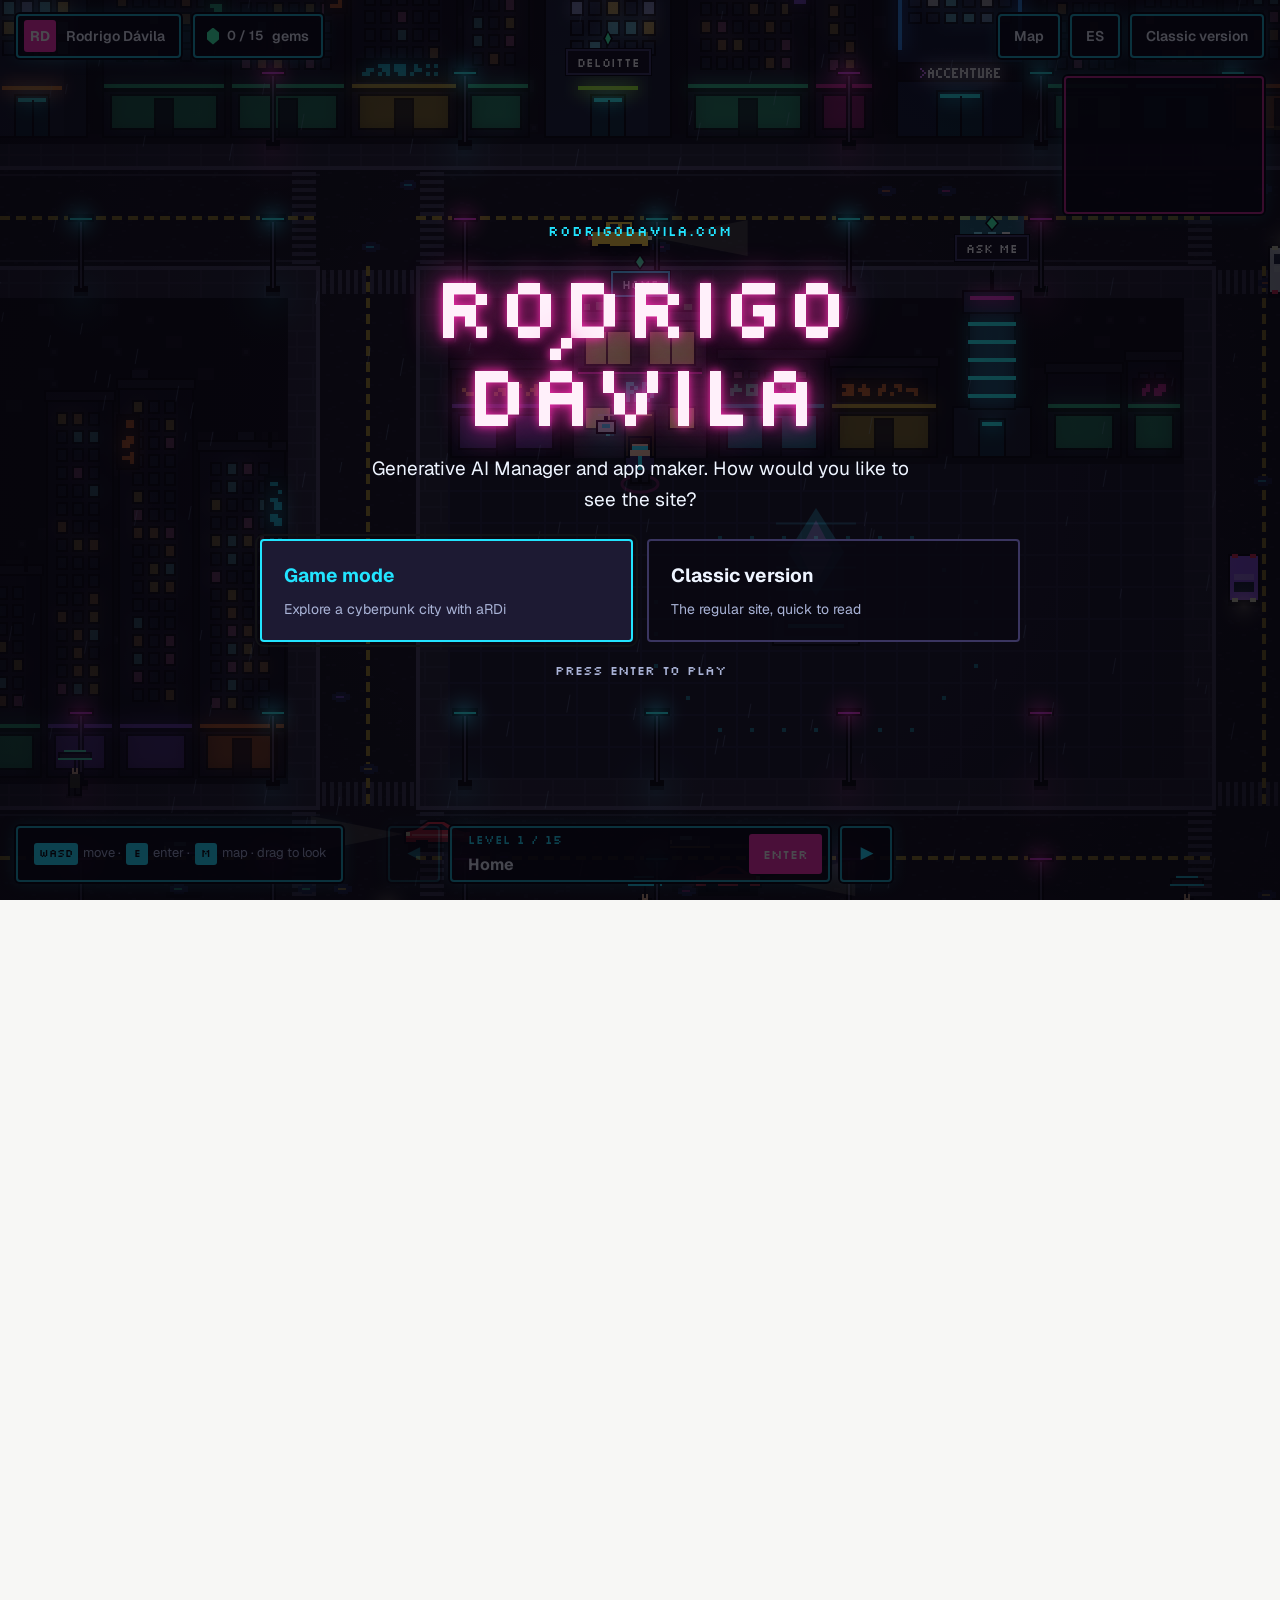
==== commit e7c858ac: "Fuerza recarga de recursos (?v=21) y relanza la publicación de Pages, atascada en GitHub Co-Authored" ====
--- a/index.html
+++ b/index.html
@@ -19,8 +19,8 @@
     <link rel="preconnect" href="https://fonts.googleapis.com">
     <link rel="preconnect" href="https://fonts.gstatic.com" crossorigin>
     <link href="https://fonts.googleapis.com/css2?family=Geist:wght@400;500;600;700&family=Silkscreen&display=swap" rel="stylesheet">
-    <link rel="stylesheet" href="css/estilo.css?v=20">
-    <link rel="stylesheet" href="css/juego.css?v=20">
+    <link rel="stylesheet" href="css/estilo.css?v=21">
+    <link rel="stylesheet" href="css/juego.css?v=21">
     <script>
         // Idioma y tema antes de pintar: lo guardado; si no, lo del sistema.
         (function () {
@@ -427,7 +427,7 @@
         <svg viewBox="0 0 24 24" width="22" height="22" aria-hidden="true"><path d="M12 19V5M5 12l7-7 7 7" fill="none" stroke="currentColor" stroke-width="2.4" stroke-linecap="round" stroke-linejoin="round"/></svg>
     </a>
 
-    <script src="js/app.js?v=20" defer></script>
-    <script src="js/juego.js?v=20" defer></script>
+    <script src="js/app.js?v=21" defer></script>
+    <script src="js/juego.js?v=21" defer></script>
 </body>
 </html>
